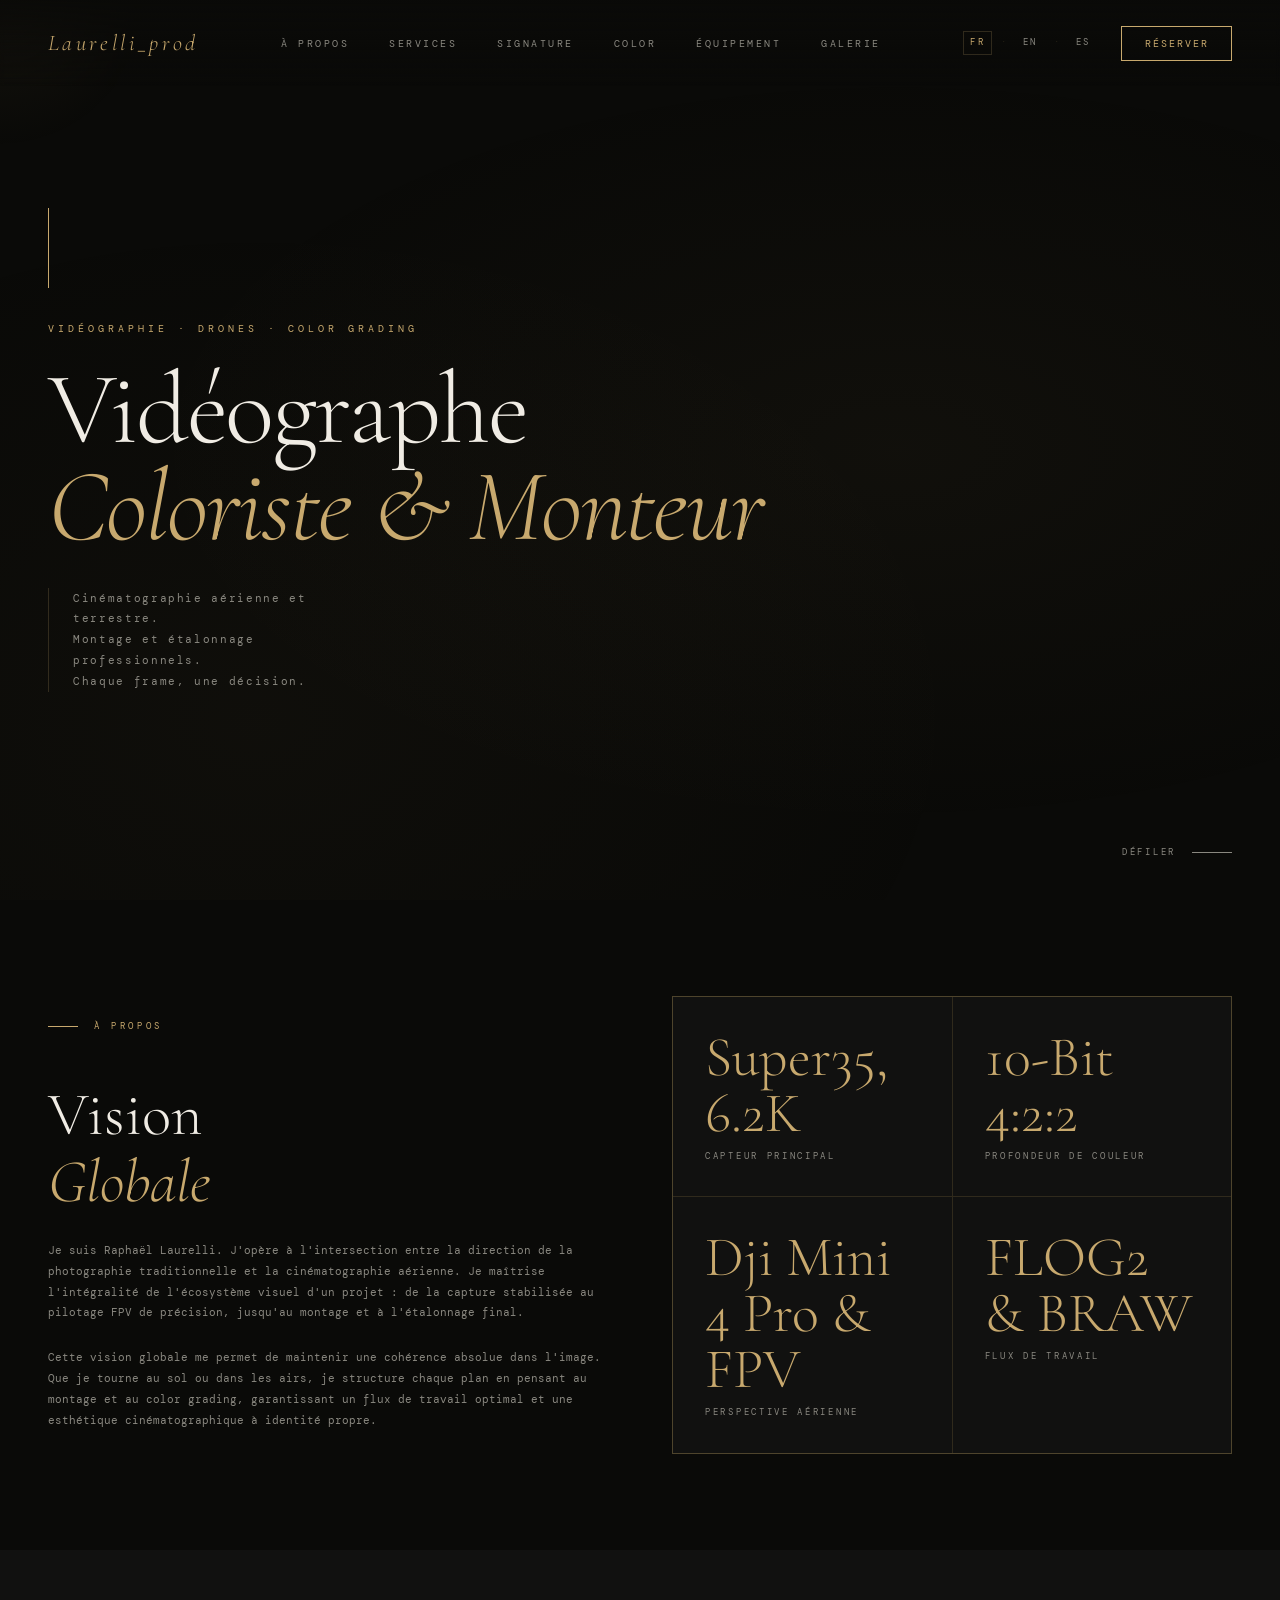
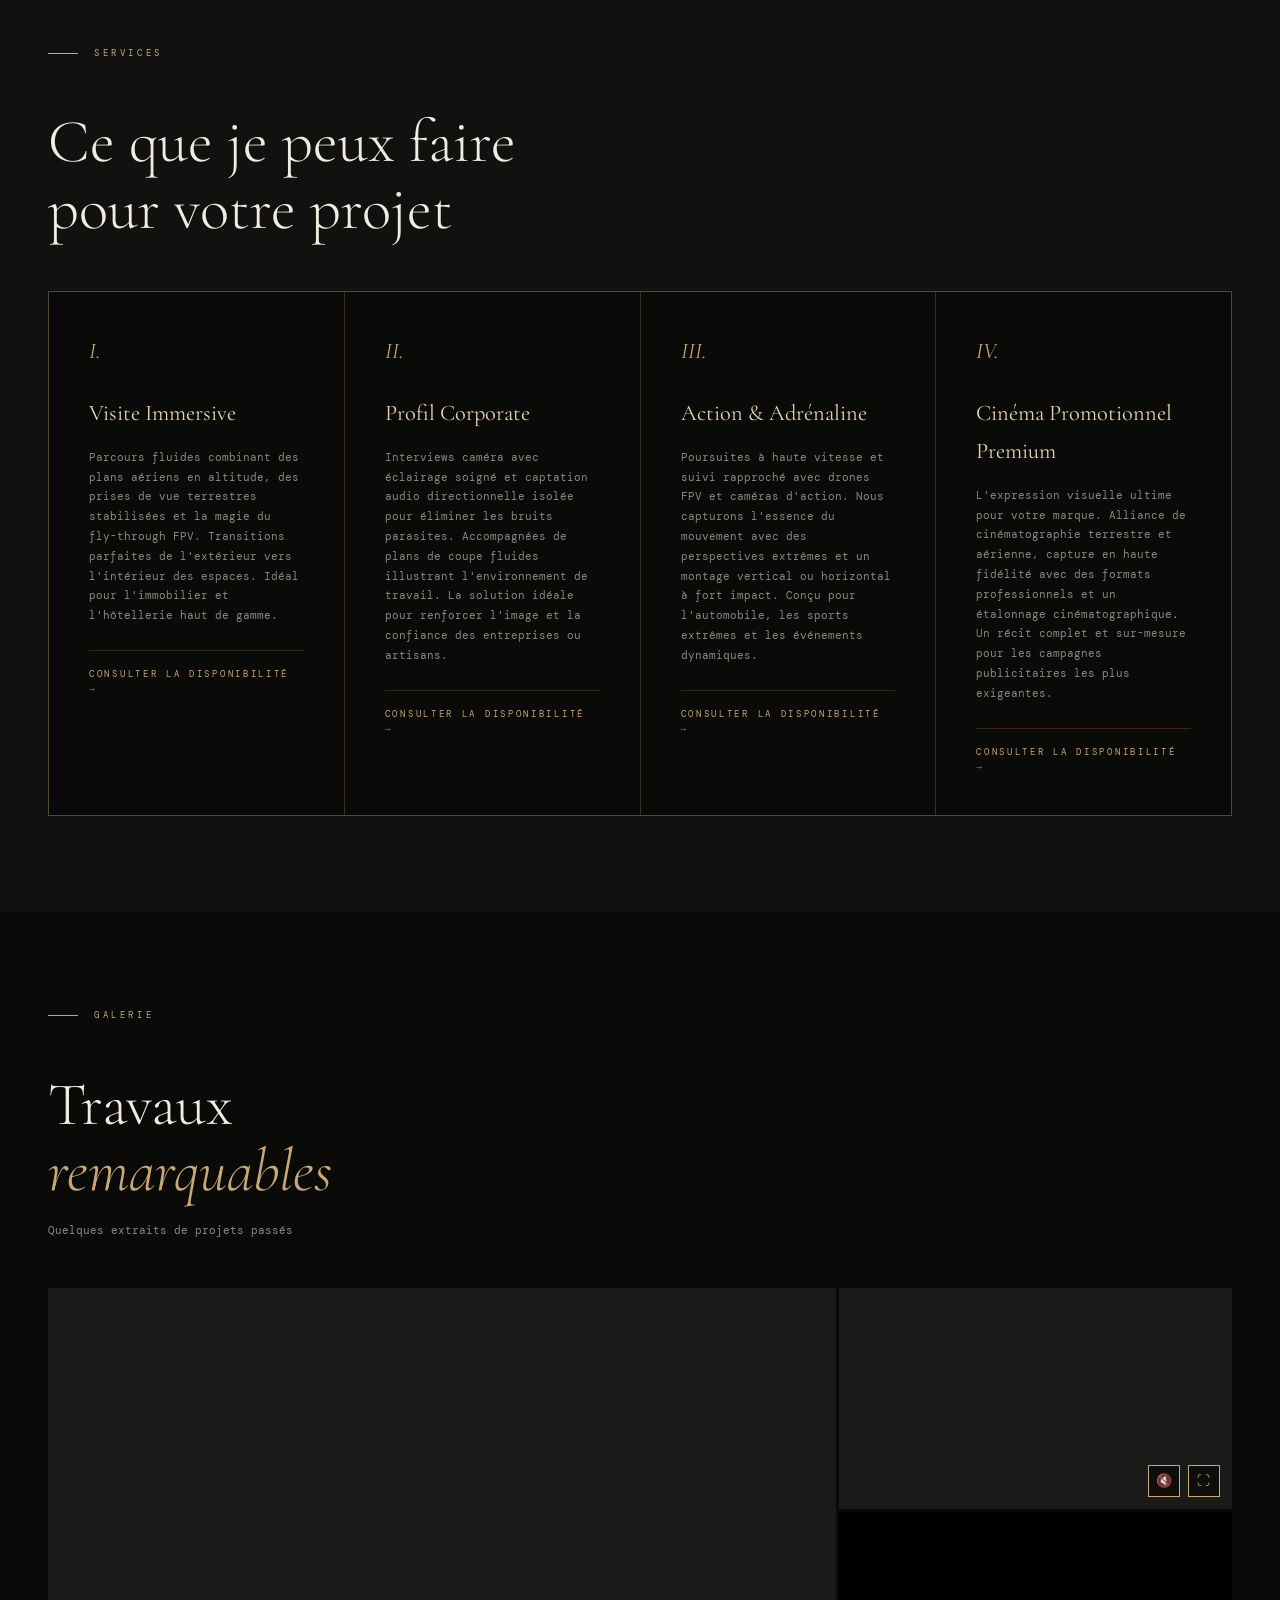
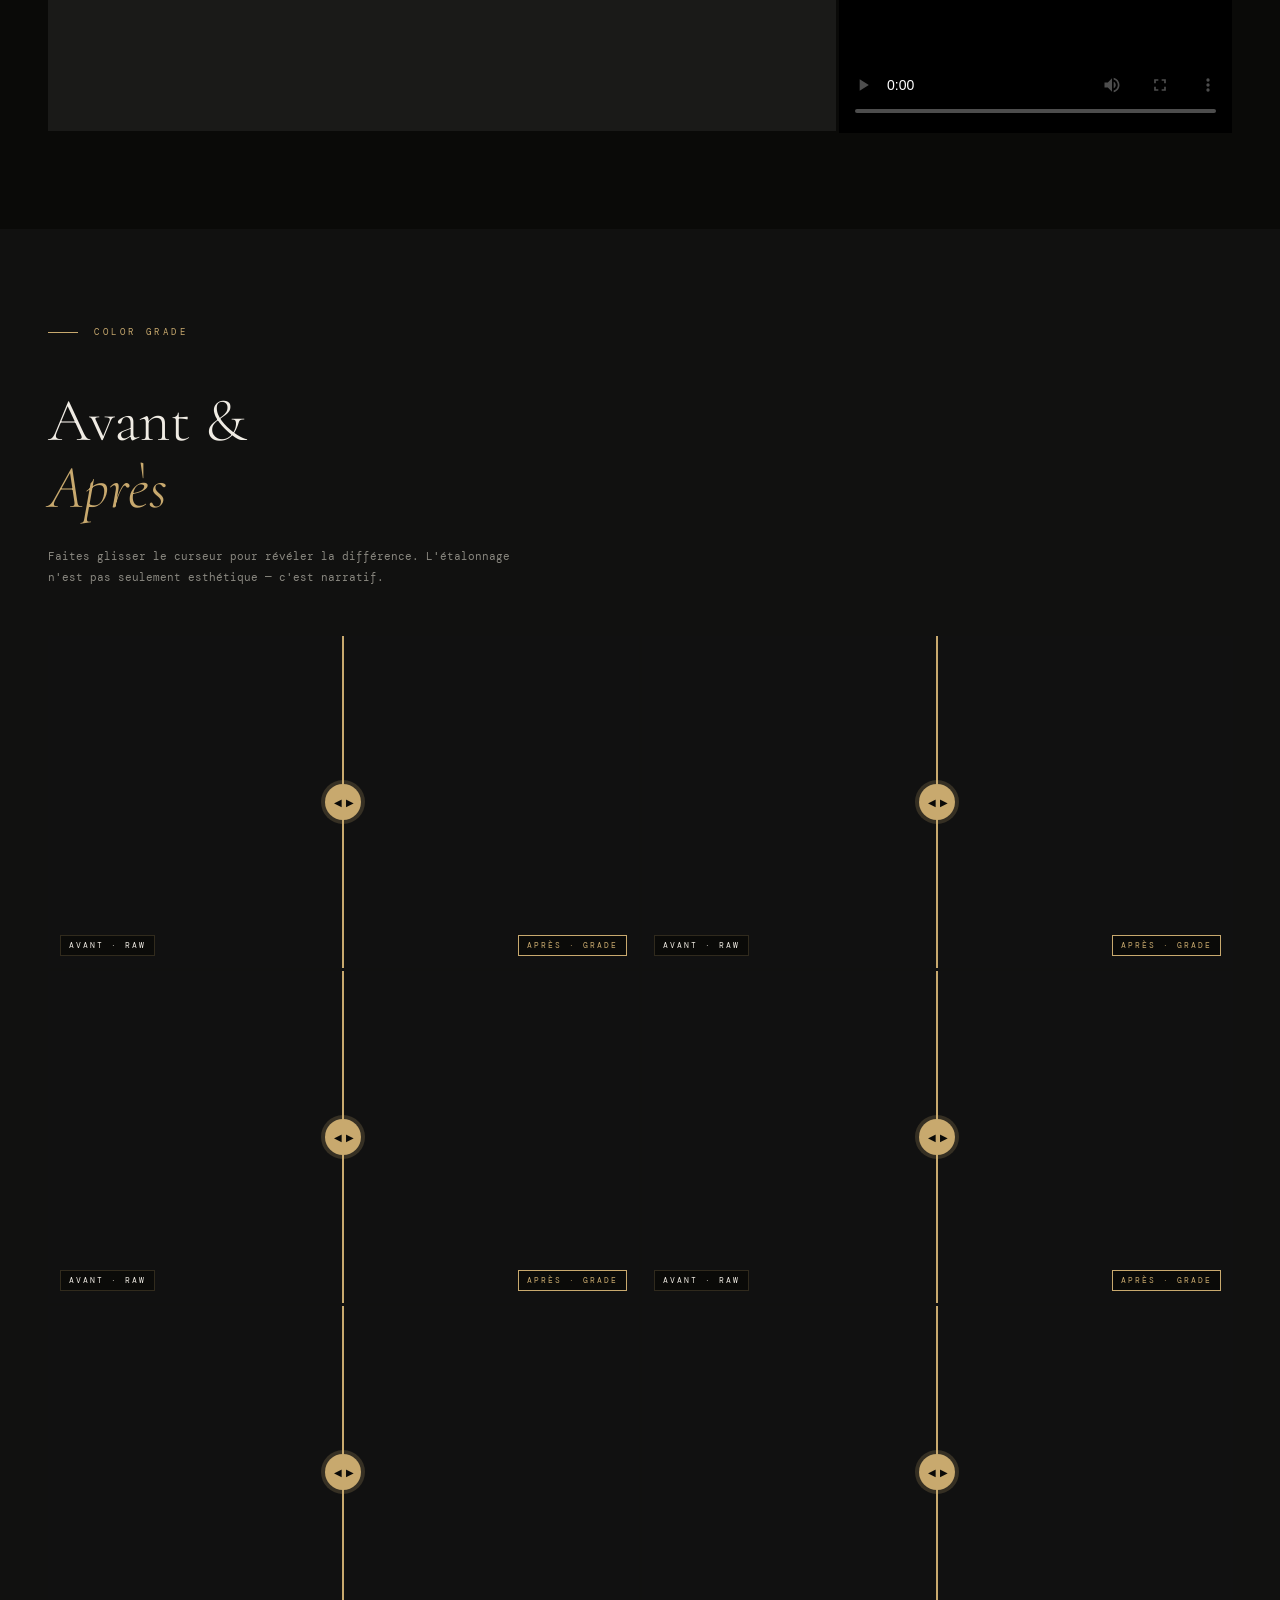
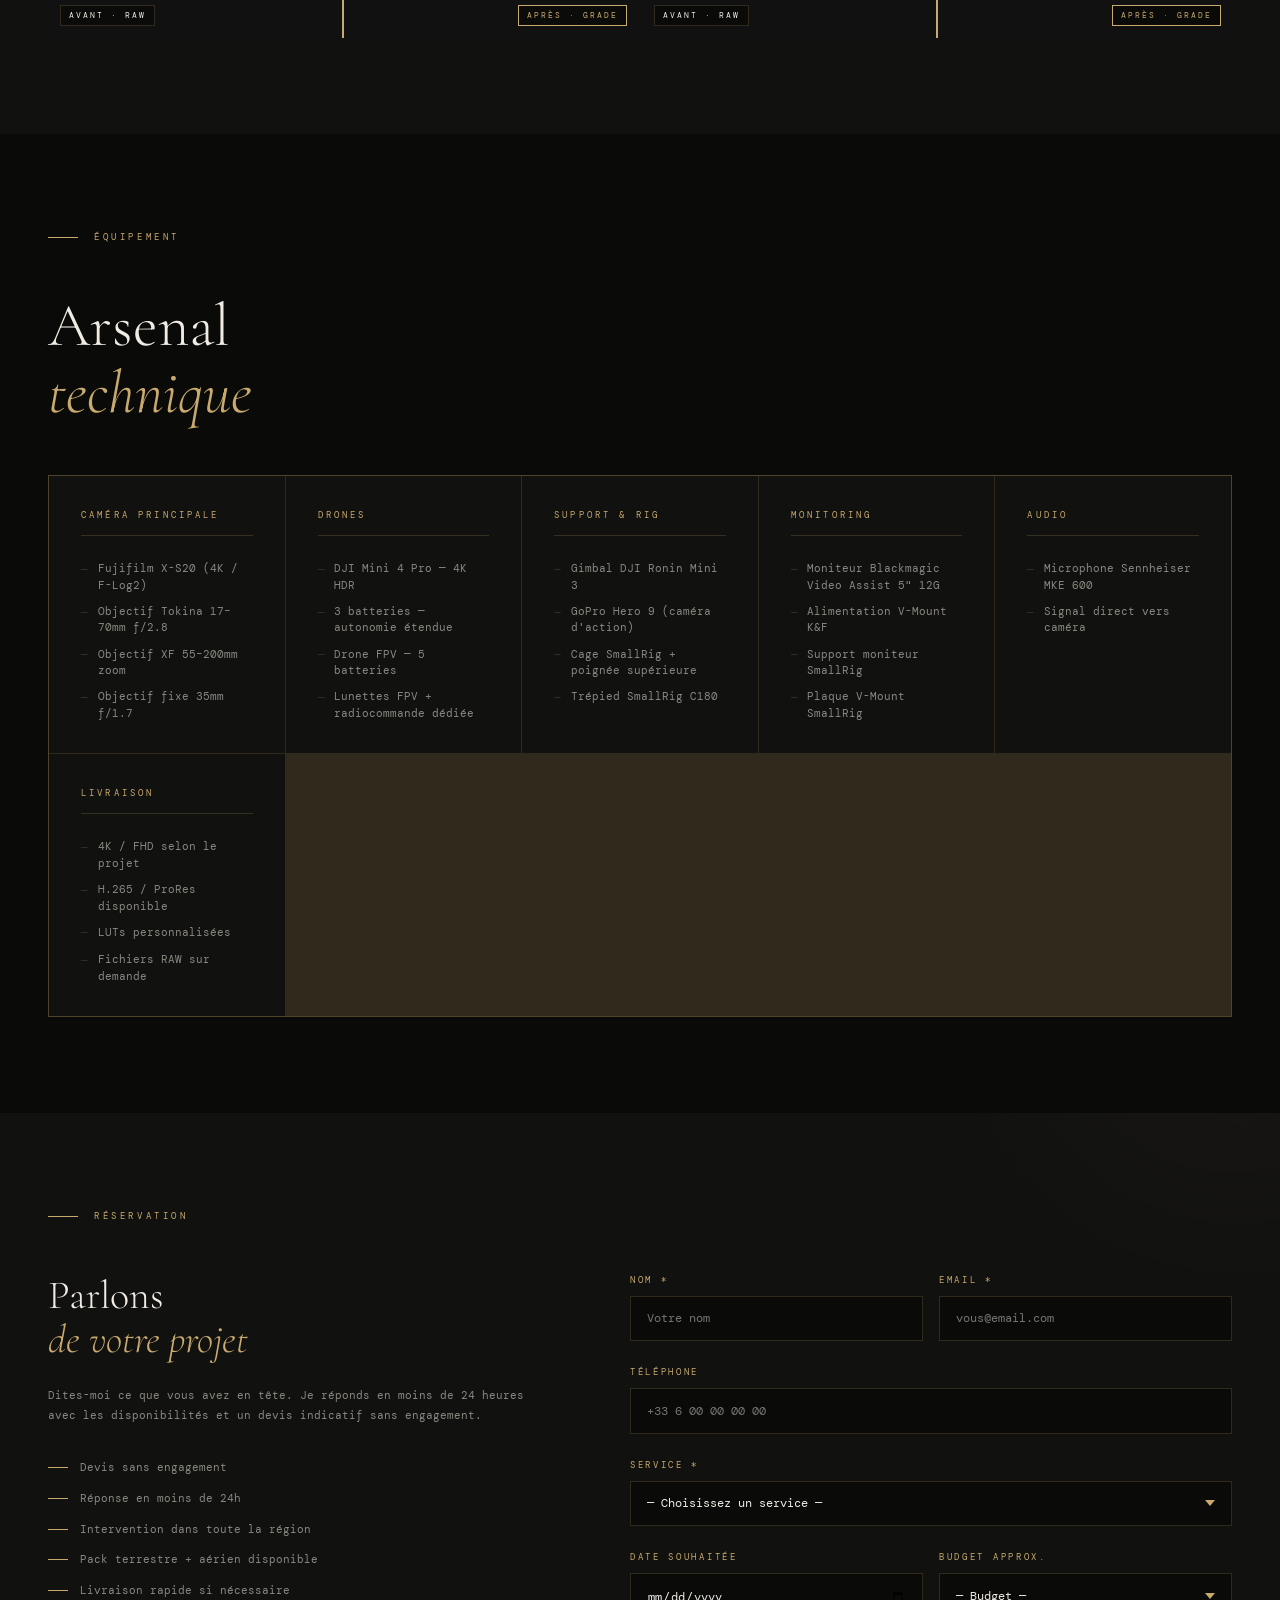
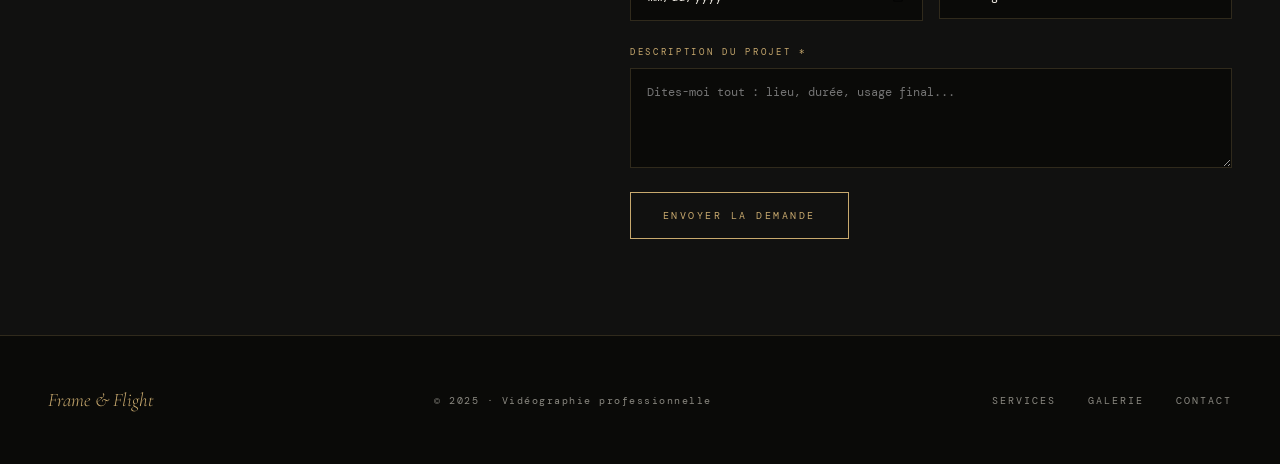
==== index.html @ 549ef489 "Update index.html" ====
<!DOCTYPE html>
<html lang="fr">
<head>
<meta charset="UTF-8">
<meta name="viewport" content="width=device-width, initial-scale=1.0">
<title>Portfolio — Laurelli_prod</title>
<link rel="preconnect" href="https://fonts.googleapis.com">
<link href="https://fonts.googleapis.com/css2?family=Cormorant+Garamond:ital,wght@0,300;0,400;0,600;1,300;1,400&family=DM+Mono:wght@300;400&display=swap" rel="stylesheet">
<link rel="stylesheet" href="style.css">
</head>
<body>

<div class="cursor-glow" id="cursorGlow"></div>

<!-- NAV -->
<nav>
  <div class="nav-logo">Laurelli_prod</div>
  <ul class="nav-links">
    <li><a href="#about">À propos</a></li>
    <li><a href="#services">Services</a></li>
    <li><a href="#gallery">Signature</a></li>
    <li><a href="#colorgrade">Color</a></li>
    <li><a href="#equipment">Équipement</a></li>
    <li><a href="galerie.html">Galerie</a></li>
  </ul>
  <div class="nav-right">
    <div class="lang-switcher">
      <a href="index.html" class="active">FR</a>
      <span>·</span>
      <a href="en.html">EN</a>
      <span>·</span>
      <a href="es.html">ES</a>
    </div>
    <a href="#booking" class="nav-cta">Réserver</a>
  </div>
</nav>

<!-- HERO -->
<section id="hero">
  <div class="hero-bg"></div>
  <div class="hero-line"></div>
  <div class="hero-eyebrow">Vidéographie · Drones · Color Grading</div>
  <h1 class="hero-title">
    Vidéographe<br>
    <em>Coloriste &amp; Monteur</em>
  </h1>
  <p class="hero-sub">
    Cinématographie aérienne et terrestre.<br>
    Montage et étalonnage professionnels.<br>
    Chaque frame, une décision.
  </p>
  <div class="hero-scroll">Défiler</div>
</section>

<!-- ABOUT -->
<section id="about">
  <div>
    <div class="section-label">À propos</div>
    <h2 class="section-title">Vision<br><em style="font-style:italic; color:var(--accent)">Globale</em></h2>
    <p style="color:var(--muted); font-size:11px; line-height:1.9; margin-bottom:1.5rem;">
      Je suis Raphaël Laurelli. J'opère à l'intersection entre la direction de la photographie traditionnelle et la cinématographie aérienne. Je maîtrise l'intégralité de l'écosystème visuel d'un projet : de la capture stabilisée au pilotage FPV de précision, jusqu'au montage et à l'étalonnage final.
    </p>
    <p style="color:var(--muted); font-size:11px; line-height:1.9;">
      Cette vision globale me permet de maintenir une cohérence absolue dans l'image. Que je tourne au sol ou dans les airs, je structure chaque plan en pensant au montage et au color grading, garantissant un flux de travail optimal et une esthétique cinématographique à identité propre.
    </p>
  </div>
  <div class="about-stats">
    <div class="stat">
      <span class="stat-num">Super35, 6.2K</span>
      <span class="stat-label">CAPTEUR PRINCIPAL</span>
    </div>
    <div class="stat">
      <span class="stat-num">10-Bit 4:2:2</span>
      <span class="stat-label">PROFONDEUR DE COULEUR</span>
    </div>
    <div class="stat">
      <span class="stat-num">Dji Mini 4 Pro &amp; FPV</span>
      <span class="stat-label">PERSPECTIVE AÉRIENNE</span>
    </div>
    <div class="stat">
      <span class="stat-num">FLOG2 &amp; BRAW</span>
      <span class="stat-label">FLUX DE TRAVAIL</span>
    </div>
  </div>
</section>

<!-- SERVICES -->
<section id="services">
  <div class="section-label">Services</div>
  <h2 class="section-title">Ce que je peux faire<br>pour votre projet</h2>

  <div class="services-grid">
    <div class="service-card">
      <span class="service-icon">I.</span>
      <div class="service-title">Visite Immersive</div>
      <p class="service-desc">Parcours fluides combinant des plans aériens en altitude, des prises de vue terrestres stabilisées et la magie du fly-through FPV. Transitions parfaites de l'extérieur vers l'intérieur des espaces. Idéal pour l'immobilier et l'hôtellerie haut de gamme.</p>
      <div class="service-price">Consulter la disponibilité →</div>
    </div>
    <div class="service-card">
      <span class="service-icon">II.</span>
      <div class="service-title">Profil Corporate</div>
      <p class="service-desc">Interviews caméra avec éclairage soigné et captation audio directionnelle isolée pour éliminer les bruits parasites. Accompagnées de plans de coupe fluides illustrant l'environnement de travail. La solution idéale pour renforcer l'image et la confiance des entreprises ou artisans.</p>
      <div class="service-price">Consulter la disponibilité →</div>
    </div>
    <div class="service-card">
      <span class="service-icon">III.</span>
      <div class="service-title">Action &amp; Adrénaline</div>
      <p class="service-desc">Poursuites à haute vitesse et suivi rapproché avec drones FPV et caméras d'action. Nous capturons l'essence du mouvement avec des perspectives extrêmes et un montage vertical ou horizontal à fort impact. Conçu pour l'automobile, les sports extrêmes et les événements dynamiques.</p>
      <div class="service-price">Consulter la disponibilité →</div>
    </div>
    <div class="service-card">
      <span class="service-icon">IV.</span>
      <div class="service-title">Cinéma Promotionnel Premium</div>
      <p class="service-desc">L'expression visuelle ultime pour votre marque. Alliance de cinématographie terrestre et aérienne, capture en haute fidélité avec des formats professionnels et un étalonnage cinématographique. Un récit complet et sur-mesure pour les campagnes publicitaires les plus exigeantes.</p>
      <div class="service-price">Consulter la disponibilité →</div>
    </div>
  </div>
</section>

<!-- GALLERY -->
<section id="gallery">
  <div class="section-label">Galerie</div>
  <h2 class="section-title">Travaux<br><em style="font-style:italic; color:var(--accent)">remarquables</em></h2>
  <p style="color:var(--muted); font-size:11px; margin-bottom:0; margin-top:-0.5rem;">Quelques extraits de projets passés</p>

  <div class="gallery-grid">
    <div class="gallery-item">
      <div class="gallery-placeholder" style="padding: 0; overflow: hidden;">
        <video autoplay loop muted playsinline preload="none" style="width: 100%; height: 100%; object-fit: cover; pointer-events: none;">
          <source src="Fato.mp4" type="video/mp4">
        </video>
      </div>
      <div class="gallery-overlay"><span class="gallery-label">Phare Favaritx</span></div>
    </div>
    <div class="gallery-item" style="position:relative;">
      <div class="gallery-placeholder" style="padding:0; overflow:hidden; position:relative;">
        <video id="vid1" loop muted autoplay playsinline preload="none"
          style="width:100%;height:100%;object-fit:cover;">
          <source src="https://pub-1edba0ea3a7d4b9d93a74c6401587957.r2.dev/Clip_plus_opti.mp4" type="video/mp4">
        </video>
        <div style="position:absolute;bottom:0.75rem;right:0.75rem;display:flex;gap:0.5rem;z-index:10;pointer-events:all;">
          <button onclick="toggleMute('vid1', this)"
            style="background:rgba(10,10,8,0.75);border:1px solid var(--accent);color:var(--accent);
                   width:32px;height:32px;cursor:pointer;font-size:13px;display:flex;
                   align-items:center;justify-content:center;transition:background 0.2s;"
            title="Son">🔇</button>
          <button onclick="goFullscreen('vid1')"
            style="background:rgba(10,10,8,0.75);border:1px solid var(--accent);color:var(--accent);
                   width:32px;height:32px;cursor:pointer;font-size:13px;display:flex;
                   align-items:center;justify-content:center;transition:background 0.2s;"
            title="Plein écran">⛶</button>
        </div>
      </div>
      <div class="gallery-overlay" style="pointer-events:none;"><span class="gallery-label">Clip Bless</span></div>
    </div>
    <div class="gallery-item">
      <div class="gallery-placeholder" style="padding: 0; overflow: hidden; position: relative; background: #000;">
        <video width="100%" height="100%" style="object-fit: cover;" controls preload="metadata" poster="lien-vers-ta-miniature.jpg">
          <source src="https://pub-1edba0ea3a7d4b9d93a74c6401587957.r2.dev/Clip_plus_opti.mp4" type="video/mp4">
          Votre navigateur ne supporte pas la vidéo.
        </video>
      </div>
      <div class="gallery-overlay"><span class="gallery-label">Promotion Andalousie</span></div>
    </div>
  </div>
</section>

<!-- COLOR GRADE -->
<section id="colorgrade">
  <div class="section-label">Color Grade</div>
  <h2 class="section-title">Avant &amp;<br><em style="font-style:italic;color:var(--accent)">Après</em></h2>
  <p style="color:var(--muted);font-size:11px;line-height:1.9;margin-bottom:0.5rem;max-width:500px;">
    Faites glisser le curseur pour révéler la différence. L'étalonnage n'est pas seulement esthétique — c'est narratif.
  </p>
  <p style="color:rgba(200,169,110,0.5);font-size:10px;letter-spacing:0.1em;margin-bottom:2.5rem;">
  </p>

  <div class="compare-grid">
    <!-- Slider 1 -->
    <div class="compare-slider reveal" id="cs1">
      <div class="layer layer-before" style="background:#111;">
        <video autoplay loop muted playsinline preload="none"
          style="position:absolute;inset:0;width:100%;height:100%;object-fit:cover;pointer-events:none;">
          <source src="https://pub-1edba0ea3a7d4b9d93a74c6401587957.r2.dev/Grade1.mp4" type="video/mp4">
        </video>
      </div>
      <div class="layer-after" id="cs1-after" style="background:#111;">
        <div class="layer-after-inner" style="background:#111;">
          <video autoplay loop muted playsinline preload="none"
            style="position:absolute;inset:0;width:100%;height:100%;object-fit:cover;pointer-events:none;">
            <source src="https://pub-1edba0ea3a7d4b9d93a74c6401587957.r2.dev/NonGrade1.mp4" type="video/mp4">
          </video>
        </div>
      </div>
      <div class="compare-divider" id="cs1-div" style="left:50%;">
        <div class="compare-handle"><div class="handle-arrows">◀ ▶</div></div>
      </div>
      <div class="compare-badge-wrap">
        <span class="compare-badge">Avant · RAW</span>
        <span class="compare-badge after">Après · Grade</span>
      </div>
    </div>

    <!-- Slider 2 -->
    <div class="compare-slider reveal" id="cs2">
      <div class="layer layer-before" style="background:#111;">
        <video autoplay loop muted playsinline preload="none"
          style="position:absolute;inset:0;width:100%;height:100%;object-fit:cover;pointer-events:none;">
          <source src="https://pub-1edba0ea3a7d4b9d93a74c6401587957.r2.dev/Grade2.mp4" type="video/mp4">
        </video>
      </div>
      <div class="layer-after" id="cs2-after" style="background:#111;">
        <div class="layer-after-inner" style="background:#111;">
          <video autoplay loop muted playsinline preload="none"
            style="position:absolute;inset:0;width:100%;height:100%;object-fit:cover;pointer-events:none;">
            <source src="https://pub-1edba0ea3a7d4b9d93a74c6401587957.r2.dev/NonGrade2.mp4" type="video/mp4">
          </video>
        </div>
      </div>
      <div class="compare-divider" id="cs2-div" style="left:50%;">
        <div class="compare-handle"><div class="handle-arrows">◀ ▶</div></div>
      </div>
      <div class="compare-badge-wrap">
        <span class="compare-badge">Avant · RAW</span>
        <span class="compare-badge after">Après · Grade</span>
      </div>
    </div>

    <!-- Slider 3 -->
       <div class="compare-slider reveal" id="cs3">
      <div class="layer layer-before" style="background:#111;">
        <video autoplay loop muted playsinline preload="none"
          style="position:absolute;inset:0;width:100%;height:100%;object-fit:cover;pointer-events:none;">
          <source src="https://pub-1edba0ea3a7d4b9d93a74c6401587957.r2.dev/Grade3.mp4" type="video/mp4">
        </video>
      </div>
      <div class="layer-after" id="cs3-after" style="background:#111;">
        <div class="layer-after-inner" style="background:#111;">
          <video autoplay loop muted playsinline preload="none"
            style="position:absolute;inset:0;width:100%;height:100%;object-fit:cover;pointer-events:none;">
            <source src="https://pub-1edba0ea3a7d4b9d93a74c6401587957.r2.dev/NonGrade3.mp4" type="video/mp4">
          </video>
        </div>
      </div>
      <div class="compare-divider" id="cs3-div" style="left:50%;">
        <div class="compare-handle"><div class="handle-arrows">◀ ▶</div></div>
      </div>
      <div class="compare-badge-wrap">
        <span class="compare-badge">Avant · RAW</span>
        <span class="compare-badge after">Après · Grade</span>
      </div>
    </div>
    
    <!-- Slider 4 -->
        <div class="compare-slider reveal" id="cs4">
      <div class="layer layer-before" style="background:#111;">
        <video autoplay loop muted playsinline preload="none"
          style="position:absolute;inset:0;width:100%;height:100%;object-fit:cover;pointer-events:none;">
          <source src="https://pub-1edba0ea3a7d4b9d93a74c6401587957.r2.dev/NonGrade4.mp4" type="video/mp4">
        </video>
      </div>
      <div class="layer-after" id="cs4-after" style="background:#111;">
        <div class="layer-after-inner" style="background:#111;">
          <video autoplay loop muted playsinline preload="none"
            style="position:absolute;inset:0;width:100%;height:100%;object-fit:cover;pointer-events:none;">
            <source src="https://pub-1edba0ea3a7d4b9d93a74c6401587957.r2.dev/Grade4.mp4" type="video/mp4">
          </video>
        </div>
      </div>
      <div class="compare-divider" id="cs4-div" style="left:50%;">
        <div class="compare-handle"><div class="handle-arrows">◀ ▶</div></div>
      </div>
      <div class="compare-badge-wrap">
        <span class="compare-badge">Avant · RAW</span>
        <span class="compare-badge after">Après · Grade</span>
      </div>
    </div>
     <!-- Slider 5 -->
        <div class="compare-slider reveal" id="cs5">
      <div class="layer layer-before" style="background:#111;">
        <video autoplay loop muted playsinline preload="none"
          style="position:absolute;inset:0;width:100%;height:100%;object-fit:cover;pointer-events:none;">
          <source src="https://pub-1edba0ea3a7d4b9d93a74c6401587957.r2.dev/Grade5.mp4" type="video/mp4">
        </video>
      </div>
      <div class="layer-after" id="cs5-after" style="background:#111;">
        <div class="layer-after-inner" style="background:#111;">
          <video autoplay loop muted playsinline preload="none"
            style="position:absolute;inset:0;width:100%;height:100%;object-fit:cover;pointer-events:none;">
            <source src="https://pub-1edba0ea3a7d4b9d93a74c6401587957.r2.dev/NonGrade5.mp4" type="video/mp4">
          </video>
        </div>
      </div>
      <div class="compare-divider" id="cs5-div" style="left:50%;">
        <div class="compare-handle"><div class="handle-arrows">◀ ▶</div></div>
      </div>
      <div class="compare-badge-wrap">
        <span class="compare-badge">Avant · RAW</span>
        <span class="compare-badge after">Après · Grade</span>
      </div>
    </div>
     <!-- Slider 6 -->
        <div class="compare-slider reveal" id="cs6">
      <div class="layer layer-before" style="background:#111;">
        <video autoplay loop muted playsinline preload="none"
          style="position:absolute;inset:0;width:100%;height:100%;object-fit:cover;pointer-events:none;">
          <source src="https://pub-1edba0ea3a7d4b9d93a74c6401587957.r2.dev/Grade6.mp4" type="video/mp4">
        </video>
      </div>
      <div class="layer-after" id="cs6-after" style="background:#111;">
        <div class="layer-after-inner" style="background:#111;">
          <video autoplay loop muted playsinline preload="none"
            style="position:absolute;inset:0;width:100%;height:100%;object-fit:cover;pointer-events:none;">
            <source src="https://pub-1edba0ea3a7d4b9d93a74c6401587957.r2.dev/NonGrade6.mp4" type="video/mp4">
          </video>
        </div>
      </div>
      <div class="compare-divider" id="cs6-div" style="left:50%;">
        <div class="compare-handle"><div class="handle-arrows">◀ ▶</div></div>
      </div>
      <div class="compare-badge-wrap">
        <span class="compare-badge">Avant · RAW</span>
        <span class="compare-badge after">Après · Grade</span>
      </div>
    </div>
</section>

<!-- EQUIPMENT -->
<section id="equipment">
  <div class="section-label">Équipement</div>
  <h2 class="section-title">Arsenal<br><em style="font-style:italic; color:var(--accent)">technique</em></h2>

  <div class="equipment-grid">
    <div class="equip-category">
      <div class="equip-cat-title">Caméra Principale</div>
      <ul class="equip-list">
        <li>Fujifilm X-S20 (4K / F-Log2)</li>
        <li>Objectif Tokina 17–70mm f/2.8</li>
        <li>Objectif XF 55–200mm zoom</li>
        <li>Objectif fixe 35mm f/1.7</li>
      </ul>
    </div>
    <div class="equip-category">
      <div class="equip-cat-title">Drones</div>
      <ul class="equip-list">
        <li>DJI Mini 4 Pro — 4K HDR</li>
        <li>3 batteries — autonomie étendue</li>
        <li>Drone FPV — 5 batteries</li>
        <li>Lunettes FPV + radiocommande dédiée</li>
      </ul>
    </div>
    <div class="equip-category">
      <div class="equip-cat-title">Support &amp; Rig</div>
      <ul class="equip-list">
        <li>Gimbal DJI Ronin Mini 3</li>
        <li>GoPro Hero 9 (caméra d'action)</li>
        <li>Cage SmallRig + poignée supérieure</li>
        <li>Trépied SmallRig C180</li>
      </ul>
    </div>
    <div class="equip-category">
      <div class="equip-cat-title">Monitoring</div>
      <ul class="equip-list">
        <li>Moniteur Blackmagic Video Assist 5" 12G</li>
        <li>Alimentation V-Mount K&amp;F</li>
        <li>Support moniteur SmallRig</li>
        <li>Plaque V-Mount SmallRig</li>
      </ul>
    </div>
    <div class="equip-category">
      <div class="equip-cat-title">Audio</div>
      <ul class="equip-list">
        <li>Microphone Sennheiser MKE 600</li>
        <li>Signal direct vers caméra</li>
      </ul>
    </div>
    <div class="equip-category">
      <div class="equip-cat-title">Livraison</div>
      <ul class="equip-list">
        <li>4K / FHD selon le projet</li>
        <li>H.265 / ProRes disponible</li>
        <li>LUTs personnalisées</li>
        <li>Fichiers RAW sur demande</li>
      </ul>
    </div>
  </div>
</section>

<!-- BOOKING -->
<section id="booking">
  <div class="section-label">Réservation</div>
  <div class="booking-layout">
    <div class="booking-info reveal">
      <h2 class="section-title" style="font-size:2.5rem;">Parlons<br><em style="font-style:italic;color:var(--accent)">de votre projet</em></h2>
      <p>Dites-moi ce que vous avez en tête. Je réponds en moins de 24 heures avec les disponibilités et un devis indicatif sans engagement.</p>
      <ul>
        <li>Devis sans engagement</li>
        <li>Réponse en moins de 24h</li>
        <li>Intervention dans toute la région</li>
        <li>Pack terrestre + aérien disponible</li>
        <li>Livraison rapide si nécessaire</li>
      </ul>
    </div>
    <div class="reveal">
      <form class="booking-form" id="bookingForm">
        <div class="form-row">
          <div class="form-group">
            <label for="f-name">Nom *</label>
            <input type="text" id="f-name" name="nom" placeholder="Votre nom" required>
          </div>
          <div class="form-group">
            <label for="f-email">Email *</label>
            <input type="email" id="f-email" name="email" placeholder="vous@email.com" required>
          </div>
        </div>
        <div class="form-group">
          <label for="f-phone">Téléphone</label>
          <input type="tel" id="f-phone" name="telephone" placeholder="+33 6 00 00 00 00">
        </div>
        <div class="form-group">
          <label for="f-service">Service *</label>
          <select id="f-service" name="service" required>
            <option value="">— Choisissez un service —</option>
            <option>Vidéographie Terrestre</option>
            <option>Cinématographie Aérienne (Mini 4 Pro)</option>
            <option>FPV Dynamique</option>
            <option>Montage &amp; Post-production</option>
            <option>Color Grading</option>
            <option>Pack Production Complète</option>
          </select>
        </div>
        <div class="form-row">
          <div class="form-group">
            <label for="f-date">Date souhaitée</label>
            <input type="date" id="f-date" name="date">
          </div>
          <div class="form-group">
            <label for="f-budget">Budget approx.</label>
            <select id="f-budget" name="budget">
              <option value="">— Budget —</option>
              <option>Moins de 500 €</option>
              <option>500 – 1 000 €</option>
              <option>1 000 – 2 500 €</option>
              <option>2 500 – 5 000 €</option>
              <option>Plus de 5 000 €</option>
            </select>
          </div>
        </div>
        <div class="form-group">
          <label for="f-msg">Description du projet *</label>
          <textarea id="f-msg" name="description" placeholder="Dites-moi tout : lieu, durée, usage final..." required></textarea>
        </div>
        <input type="text" name="_gotcha" style="display:none">
        <input type="hidden" name="_subject" value="Nouvelle demande de réservation — Laurelli_prod">
        <button type="submit" class="btn-submit" id="submitBtn"
          data-sending="Envoi en cours..."
          data-send="Envoyer la demande"><span>Envoyer la demande</span></button>
        <div class="form-status" id="formStatus"></div>
      </form>
    </div>
  </div>
</section>

<!-- FOOTER -->
<footer>
  <div class="foot-logo">Frame &amp; Flight</div>
  <p>© 2025 · Vidéographie professionnelle</p>
  <nav>
    <a href="#services">Services</a>
    <a href="#gallery">Galerie</a>
    <a href="#booking">Contact</a>
  </nav>
</footer>

<!-- MODAL SUCCESS -->
<div class="modal-overlay" id="modal">
  <div class="modal">
    <button class="modal-close" onclick="closeModal()">✕</button>
    <span class="modal-icon">✓</span>
    <h3>Demande envoyée</h3>
    <p>Merci pour votre message. J'ai bien reçu votre demande et vous répondrai avec mes disponibilités et un devis indicatif en moins de 24 heures.</p>
    <button class="btn-submit" onclick="closeModal()"><span>Fermer</span></button>
  </div>
</div>

<script src="script.js"></script>
</body>
</html>
---- style.css ----
/* ============================================================
   LAURELLI_PROD — Shared Stylesheet
   Utilisé par : index.html (FR) · en.html · es.html
   ============================================================ */

:root {
  --bg: #0a0a08;
  --surface: #111110;
  --surface2: #1a1a18;
  --accent: #c8a96e;
  --accent2: #e8d5b0;
  --text: #f0ece4;
  --muted: #8a8880;
  --border: rgba(200,169,110,0.2);
  --font-display: 'Cormorant Garamond', serif;
  --font-mono: 'DM Mono', monospace;
}

* { margin: 0; padding: 0; box-sizing: border-box; }
html { scroll-behavior: smooth; }

body {
  background: var(--bg);
  color: var(--text);
  font-family: var(--font-mono);
  font-size: 13px;
  line-height: 1.7;
  cursor: crosshair;
}

a { color: inherit; text-decoration: none; }

/* ── LANGUAGE SWITCHER ── */
.lang-switcher {
  display: flex;
  align-items: center;
  gap: 0.6rem;
}

.lang-switcher a {
  font-size: 9px;
  letter-spacing: 0.25em;
  text-transform: uppercase;
  color: var(--muted);
  padding: 3px 6px;
  border: 1px solid transparent;
  transition: all 0.25s;
}

.lang-switcher a:hover {
  color: var(--accent);
}

.lang-switcher a.active {
  color: var(--accent);
  border-color: var(--border);
}

.lang-switcher span {
  color: var(--border);
  font-size: 9px;
}

/* ── NAV ── */
nav {
  position: fixed;
  top: 0; left: 0; right: 0;
  z-index: 100;
  display: flex;
  justify-content: space-between;
  align-items: center;
  padding: 1.5rem 3rem;
  background: linear-gradient(to bottom, rgba(10,10,8,0.95), transparent);
  backdrop-filter: blur(2px);
}

.nav-logo {
  font-family: var(--font-display);
  font-size: 1.4rem;
  font-weight: 300;
  letter-spacing: 0.15em;
  color: var(--accent);
  font-style: italic;
}

.nav-links {
  display: flex;
  gap: 2.5rem;
  list-style: none;
}

.nav-links a {
  font-size: 10px;
  letter-spacing: 0.25em;
  text-transform: uppercase;
  color: var(--muted);
  transition: color 0.3s;
}

.nav-links a:hover { color: var(--accent); }

.nav-right {
  display: flex;
  align-items: center;
  gap: 1.5rem;
}

.nav-cta {
  font-size: 10px;
  letter-spacing: 0.2em;
  text-transform: uppercase;
  border: 1px solid var(--accent);
  color: var(--accent);
  padding: 0.5rem 1.4rem;
  transition: all 0.3s;
  cursor: pointer;
}

.nav-cta:hover {
  background: var(--accent);
  color: var(--bg);
}

/* ── HERO ── */
#hero {
  height: 100vh;
  display: flex;
  flex-direction: column;
  justify-content: center;
  align-items: flex-start;
  padding: 0 3rem;
  position: relative;
  overflow: hidden;
}

.hero-bg {
  position: absolute;
  inset: 0;
  background:
    radial-gradient(ellipse at 70% 50%, rgba(200,169,110,0.04) 0%, transparent 60%),
    radial-gradient(ellipse at 20% 80%, rgba(200,169,110,0.03) 0%, transparent 50%);
}

.hero-line {
  width: 1px;
  height: 80px;
  background: var(--accent);
  margin-bottom: 2rem;
  animation: growLine 1.5s ease forwards;
}

@keyframes growLine {
  from { height: 0; opacity: 0; }
  to { height: 80px; opacity: 1; }
}

.hero-eyebrow {
  font-size: 10px;
  letter-spacing: 0.4em;
  text-transform: uppercase;
  color: var(--accent);
  margin-bottom: 1.5rem;
  animation: fadeUp 1s ease 0.3s both;
}

.hero-title {
  font-family: var(--font-display);
  font-size: clamp(3.5rem, 8vw, 7rem);
  font-weight: 300;
  line-height: 0.95;
  letter-spacing: -0.02em;
  margin-bottom: 2rem;
  animation: fadeUp 1s ease 0.5s both;
}

.hero-title em {
  font-style: italic;
  color: var(--accent);
  display: block;
}

.hero-sub {
  color: var(--muted);
  font-size: 11px;
  letter-spacing: 0.15em;
  max-width: 340px;
  line-height: 1.9;
  animation: fadeUp 1s ease 0.7s both;
  border-left: 1px solid var(--border);
  padding-left: 1.5rem;
}

.hero-scroll {
  position: absolute;
  bottom: 2.5rem;
  right: 3rem;
  font-size: 9px;
  letter-spacing: 0.3em;
  text-transform: uppercase;
  color: var(--muted);
  display: flex;
  align-items: center;
  gap: 1rem;
  animation: fadeUp 1s ease 1s both;
}

.hero-scroll::after {
  content: '';
  display: block;
  width: 40px;
  height: 1px;
  background: var(--muted);
}

@keyframes fadeUp {
  from { opacity: 0; transform: translateY(20px); }
  to { opacity: 1; transform: translateY(0); }
}

/* ── SECTIONS ── */
section { padding: 6rem 3rem; }

.section-label {
  font-size: 9px;
  letter-spacing: 0.4em;
  text-transform: uppercase;
  color: var(--accent);
  margin-bottom: 3rem;
  display: flex;
  align-items: center;
  gap: 1rem;
}

.section-label::before {
  content: '';
  display: block;
  width: 30px;
  height: 1px;
  background: var(--accent);
}

.section-title {
  font-family: var(--font-display);
  font-size: clamp(2.2rem, 5vw, 3.8rem);
  font-weight: 300;
  line-height: 1.1;
  margin-bottom: 1.5rem;
}

/* ── ABOUT ── */
#about {
  display: grid;
  grid-template-columns: 1fr 1fr;
  gap: 4rem;
  align-items: center;
}

.about-stats {
  display: grid;
  grid-template-columns: 1fr 1fr;
  gap: 1px;
  background: var(--border);
  border: 1px solid var(--border);
}

.stat {
  background: var(--surface);
  padding: 2rem;
}

.stat-num {
  font-family: var(--font-display);
  font-size: 3.5rem;
  font-weight: 300;
  color: var(--accent);
  line-height: 1;
  display: block;
}

.stat-label {
  font-size: 9px;
  letter-spacing: 0.3em;
  text-transform: uppercase;
  color: var(--muted);
  margin-top: 0.5rem;
  display: block;
}

/* ── SERVICES ── */
#services { background: var(--surface); }

.services-grid {
  display: grid;
  grid-template-columns: repeat(auto-fit, minmax(240px, 1fr));
  gap: 1px;
  background: var(--border);
  border: 1px solid var(--border);
  margin-top: 3rem;
}

.service-card {
  background: var(--bg);
  padding: 2.5rem;
  transition: background 0.3s;
  cursor: default;
}

.service-card:hover { background: var(--surface2); }

.service-icon {
  font-size: 1.4rem;
  margin-bottom: 1.5rem;
  display: block;
  font-family: var(--font-display);
  color: var(--accent);
  font-style: italic;
}

.service-title {
  font-family: var(--font-display);
  font-size: 1.4rem;
  font-weight: 400;
  margin-bottom: 1rem;
  color: var(--accent2);
}

.service-desc {
  color: var(--muted);
  font-size: 11px;
  line-height: 1.8;
  margin-bottom: 1.5rem;
}

.service-price {
  font-size: 9px;
  letter-spacing: 0.3em;
  text-transform: uppercase;
  color: var(--accent);
  border-top: 1px solid var(--border);
  padding-top: 1rem;
}

/* ── GALLERY ── */
#gallery .gallery-grid {
  display: grid;
  grid-template-columns: repeat(3, 1fr);
  gap: 3px;
  margin-top: 3rem;
}

.gallery-item {
  aspect-ratio: 16/9;
  background: var(--surface2);
  position: relative;
  overflow: hidden;
  cursor: pointer;
}

.gallery-item:first-child {
  grid-column: span 2;
  grid-row: span 2;
}

.gallery-placeholder {
  width: 100%;
  height: 100%;
  display: flex;
  flex-direction: column;
  align-items: center;
  justify-content: center;
  gap: 0.75rem;
  background: var(--surface2);
  transition: transform 0.5s ease;
}

.gallery-item:hover .gallery-placeholder { transform: scale(1.03); }

.gallery-placeholder video {
  width: 100%;
  height: 100%;
  object-fit: cover;
  position: absolute;
  inset: 0;
}

.gallery-overlay {
  position: absolute;
  inset: 0;
  background: linear-gradient(to top, rgba(10,10,8,0.8) 0%, transparent 50%);
  display: flex;
  align-items: flex-end;
  padding: 1.5rem;
  opacity: 0;
  transition: opacity 0.3s;
}

.gallery-item:hover .gallery-overlay { opacity: 1; }

.gallery-label {
  font-size: 9px;
  letter-spacing: 0.25em;
  text-transform: uppercase;
  color: var(--accent);
}

.gallery-empty {
  color: var(--muted);
  font-size: 10px;
  letter-spacing: 0.2em;
  text-transform: uppercase;
  text-align: center;
}

.gallery-empty-icon {
  font-family: var(--font-display);
  font-size: 2.5rem;
  color: var(--border);
  display: block;
  margin-bottom: 0.5rem;
  font-style: italic;
}

/* ── COLOR GRADE ── */
#colorgrade { background: var(--surface); }

.compare-grid {
  display: grid;
  grid-template-columns: 1fr 1fr;
  gap: 3px;
  margin-top: 3rem;
}

.compare-slider {
  position: relative;
  aspect-ratio: 16/9;
  overflow: hidden;
  cursor: col-resize;
  user-select: none;
  background: var(--surface2);
  container-type: inline-size;
}

.compare-slider .layer {
  position: absolute;
  inset: 0;
  display: flex;
  align-items: center;
  justify-content: center;
}

.layer-after {
  position: absolute;
  inset: 0;
  overflow: hidden;
  width: 50%;
}

.layer-after-inner {
  position: absolute;
  inset: 0;
  width: 100cqw;
  display: flex;
  align-items: center;
  justify-content: center;
}

.compare-divider {
  position: absolute;
  top: 0; bottom: 0;
  width: 2px;
  background: var(--accent);
  z-index: 10;
  cursor: col-resize;
  transform: translateX(-50%);
}

.compare-handle {
  position: absolute;
  top: 50%; left: 50%;
  transform: translate(-50%, -50%);
  width: 36px; height: 36px;
  border-radius: 50%;
  background: var(--accent);
  display: flex;
  align-items: center;
  justify-content: center;
  box-shadow: 0 0 0 4px rgba(200,169,110,0.2);
}

.handle-arrows {
  color: var(--bg);
  font-size: 10px;
  font-family: var(--font-mono);
  letter-spacing: -1px;
  white-space: nowrap;
}

.compare-badge-wrap {
  position: absolute;
  bottom: 0.75rem;
  left: 0; right: 0;
  display: flex;
  justify-content: space-between;
  padding: 0 0.75rem;
  pointer-events: none;
  z-index: 5;
}

.compare-badge {
  font-size: 8px;
  letter-spacing: 0.25em;
  text-transform: uppercase;
  padding: 3px 8px;
  background: rgba(10,10,8,0.85);
  border: 1px solid var(--border);
}

.compare-badge.after { border-color: var(--accent); color: var(--accent); }

.frame-icon {
  font-family: var(--font-display);
  font-size: 1.8rem;
  font-style: italic;
  color: var(--surface);
}

/* ── EQUIPMENT ── */
#equipment { background: var(--bg); }

.equipment-grid {
  display: grid;
  grid-template-columns: repeat(auto-fit, minmax(200px, 1fr));
  gap: 1px;
  background: var(--border);
  border: 1px solid var(--border);
  margin-top: 3rem;
}

.equip-category {
  background: var(--surface);
  padding: 2rem;
}

.equip-cat-title {
  font-size: 9px;
  letter-spacing: 0.35em;
  text-transform: uppercase;
  color: var(--accent);
  margin-bottom: 1.5rem;
  padding-bottom: 0.75rem;
  border-bottom: 1px solid var(--border);
}

.equip-list {
  list-style: none;
  display: flex;
  flex-direction: column;
  gap: 0.6rem;
}

.equip-list li {
  font-size: 11px;
  color: var(--muted);
  display: flex;
  align-items: flex-start;
  gap: 0.6rem;
  line-height: 1.5;
}

.equip-list li::before {
  content: '—';
  color: var(--border);
  flex-shrink: 0;
  margin-top: 0.1rem;
}

/* ── BOOKING ── */
#booking {
  background: var(--surface);
  position: relative;
  overflow: hidden;
}

#booking::before {
  content: '';
  position: absolute;
  top: -50%;
  right: -20%;
  width: 600px;
  height: 600px;
  border-radius: 50%;
  background: radial-gradient(circle, rgba(200,169,110,0.04) 0%, transparent 70%);
  pointer-events: none;
}

.booking-layout {
  display: grid;
  grid-template-columns: 1fr 1.2fr;
  gap: 5rem;
  align-items: start;
}

.booking-info p {
  color: var(--muted);
  font-size: 11px;
  line-height: 1.9;
  margin-bottom: 2rem;
}

.booking-info ul {
  list-style: none;
  display: flex;
  flex-direction: column;
  gap: 0.75rem;
}

.booking-info li {
  font-size: 11px;
  color: var(--muted);
  display: flex;
  align-items: center;
  gap: 0.75rem;
}

.booking-info li::before {
  content: '';
  width: 20px;
  height: 1px;
  background: var(--accent);
  flex-shrink: 0;
}

.booking-form {
  display: flex;
  flex-direction: column;
  gap: 1.5rem;
}

.form-group {
  display: flex;
  flex-direction: column;
  gap: 0.5rem;
}

.form-group label {
  font-size: 9px;
  letter-spacing: 0.3em;
  text-transform: uppercase;
  color: var(--accent);
}

.form-group input,
.form-group select,
.form-group textarea {
  background: var(--bg);
  border: 1px solid var(--border);
  color: var(--text);
  padding: 0.85rem 1rem;
  font-family: var(--font-mono);
  font-size: 12px;
  outline: none;
  transition: border-color 0.3s;
  appearance: none;
  -webkit-appearance: none;
}

.form-group select {
  background-image: url("data:image/svg+xml,%3Csvg xmlns='http://www.w3.org/2000/svg' width='10' height='6' viewBox='0 0 10 6'%3E%3Cpath d='M0 0l5 6 5-6z' fill='%23c8a96e'/%3E%3C/svg%3E");
  background-repeat: no-repeat;
  background-position: right 1rem center;
  padding-right: 2.5rem;
}

.form-group select option {
  background: var(--bg);
  color: var(--text);
}

.form-group input:focus,
.form-group select:focus,
.form-group textarea:focus {
  border-color: var(--accent);
}

.form-group textarea {
  resize: vertical;
  min-height: 100px;
  line-height: 1.7;
}

.form-row {
  display: grid;
  grid-template-columns: 1fr 1fr;
  gap: 1rem;
}

.btn-submit {
  background: transparent;
  border: 1px solid var(--accent);
  color: var(--accent);
  padding: 1rem 2rem;
  font-family: var(--font-mono);
  font-size: 10px;
  letter-spacing: 0.25em;
  text-transform: uppercase;
  cursor: pointer;
  transition: all 0.3s;
  align-self: flex-start;
}

.btn-submit:hover {
  background: var(--accent);
  color: var(--bg);
}

/* ── FOOTER ── */
footer {
  padding: 3rem;
  border-top: 1px solid var(--border);
  display: flex;
  justify-content: space-between;
  align-items: center;
}

footer .foot-logo {
  font-family: var(--font-display);
  font-size: 1.2rem;
  font-weight: 300;
  font-style: italic;
  color: var(--accent);
}

footer p {
  font-size: 10px;
  color: var(--muted);
  letter-spacing: 0.15em;
}

footer nav {
  position: static;
  padding: 0;
  background: transparent;
  backdrop-filter: none;
  gap: 2rem;
}

footer nav a {
  font-size: 10px;
  letter-spacing: 0.2em;
  text-transform: uppercase;
  color: var(--muted);
  transition: color 0.3s;
}

footer nav a:hover { color: var(--accent); }

/* ── MODAL ── */
.modal-overlay {
  display: none;
  position: fixed;
  inset: 0;
  background: rgba(10,10,8,0.92);
  z-index: 200;
  align-items: center;
  justify-content: center;
  backdrop-filter: blur(4px);
}

.modal-overlay.open { display: flex; }

.modal {
  background: var(--surface);
  border: 1px solid var(--border);
  max-width: 480px;
  width: 90%;
  padding: 3rem;
  position: relative;
  animation: fadeUp 0.3s ease;
}

.modal h3 {
  font-family: var(--font-display);
  font-size: 1.8rem;
  font-weight: 300;
  color: var(--accent2);
  margin-bottom: 0.75rem;
}

.modal p {
  color: var(--muted);
  font-size: 11px;
  line-height: 1.8;
  margin-bottom: 2rem;
}

.modal-close {
  position: absolute;
  top: 1.5rem;
  right: 1.5rem;
  background: none;
  border: none;
  color: var(--muted);
  font-size: 1.2rem;
  cursor: pointer;
  font-family: var(--font-mono);
  transition: color 0.3s;
}

.modal-close:hover { color: var(--accent); }

.success-msg {
  display: none;
  align-items: center;
  gap: 1rem;
  padding: 1rem 1.25rem;
  border: 1px solid var(--accent);
  font-size: 11px;
  color: var(--accent);
  letter-spacing: 0.1em;
  margin-top: 1rem;
}

.success-msg.show { display: flex; }

.form-status {
  display: none;
  align-items: center;
  gap: 0.75rem;
  padding: 0.85rem 1rem;
  font-size: 11px;
  letter-spacing: 0.05em;
  margin-top: 0.5rem;
}

.form-status.error {
  border: 1px solid rgba(200,80,80,0.4);
  color: #e08080;
}

.modal-icon {
  display: block;
  font-size: 2rem;
  color: var(--accent);
  margin-bottom: 1rem;
}

/* ── REVEAL ANIMATION ── */
.reveal {
  opacity: 0;
  transform: translateY(24px);
  transition: opacity 0.7s ease, transform 0.7s ease;
}

.reveal.visible {
  opacity: 1;
  transform: translateY(0);
}

/* ── CURSOR GLOW ── */
.cursor-glow {
  position: fixed;
  width: 300px;
  height: 300px;
  background: radial-gradient(circle, rgba(200,169,110,0.06) 0%, transparent 70%);
  border-radius: 50%;
  pointer-events: none;
  transform: translate(-50%, -50%);
  z-index: 0;
  transition: opacity 0.3s;
}

/* ── NOTE REPLACE ── */
.note-replace {
  position: absolute;
  bottom: 0.5rem;
  left: 50%;
  transform: translateX(-50%);
  font-size: 8px;
  letter-spacing: 0.2em;
  text-transform: uppercase;
  color: var(--muted);
  pointer-events: none;
  z-index: 5;
}

/* ── RESPONSIVE ── */
@media (max-width: 900px) {
  nav { padding: 1.25rem 1.5rem; }
  .nav-links { display: none; }
  section { padding: 4rem 1.5rem; }
  #about { grid-template-columns: 1fr; }
  .gallery-grid { grid-template-columns: 1fr 1fr !important; }
  .gallery-item:first-child { grid-column: span 2; grid-row: span 1; }
  .compare-grid { grid-template-columns: 1fr; }
  .booking-layout { grid-template-columns: 1fr; gap: 3rem; }
  .form-row { grid-template-columns: 1fr; }
  footer { flex-direction: column; gap: 1.5rem; text-align: center; }
  .lang-switcher { gap: 0.4rem; }
}
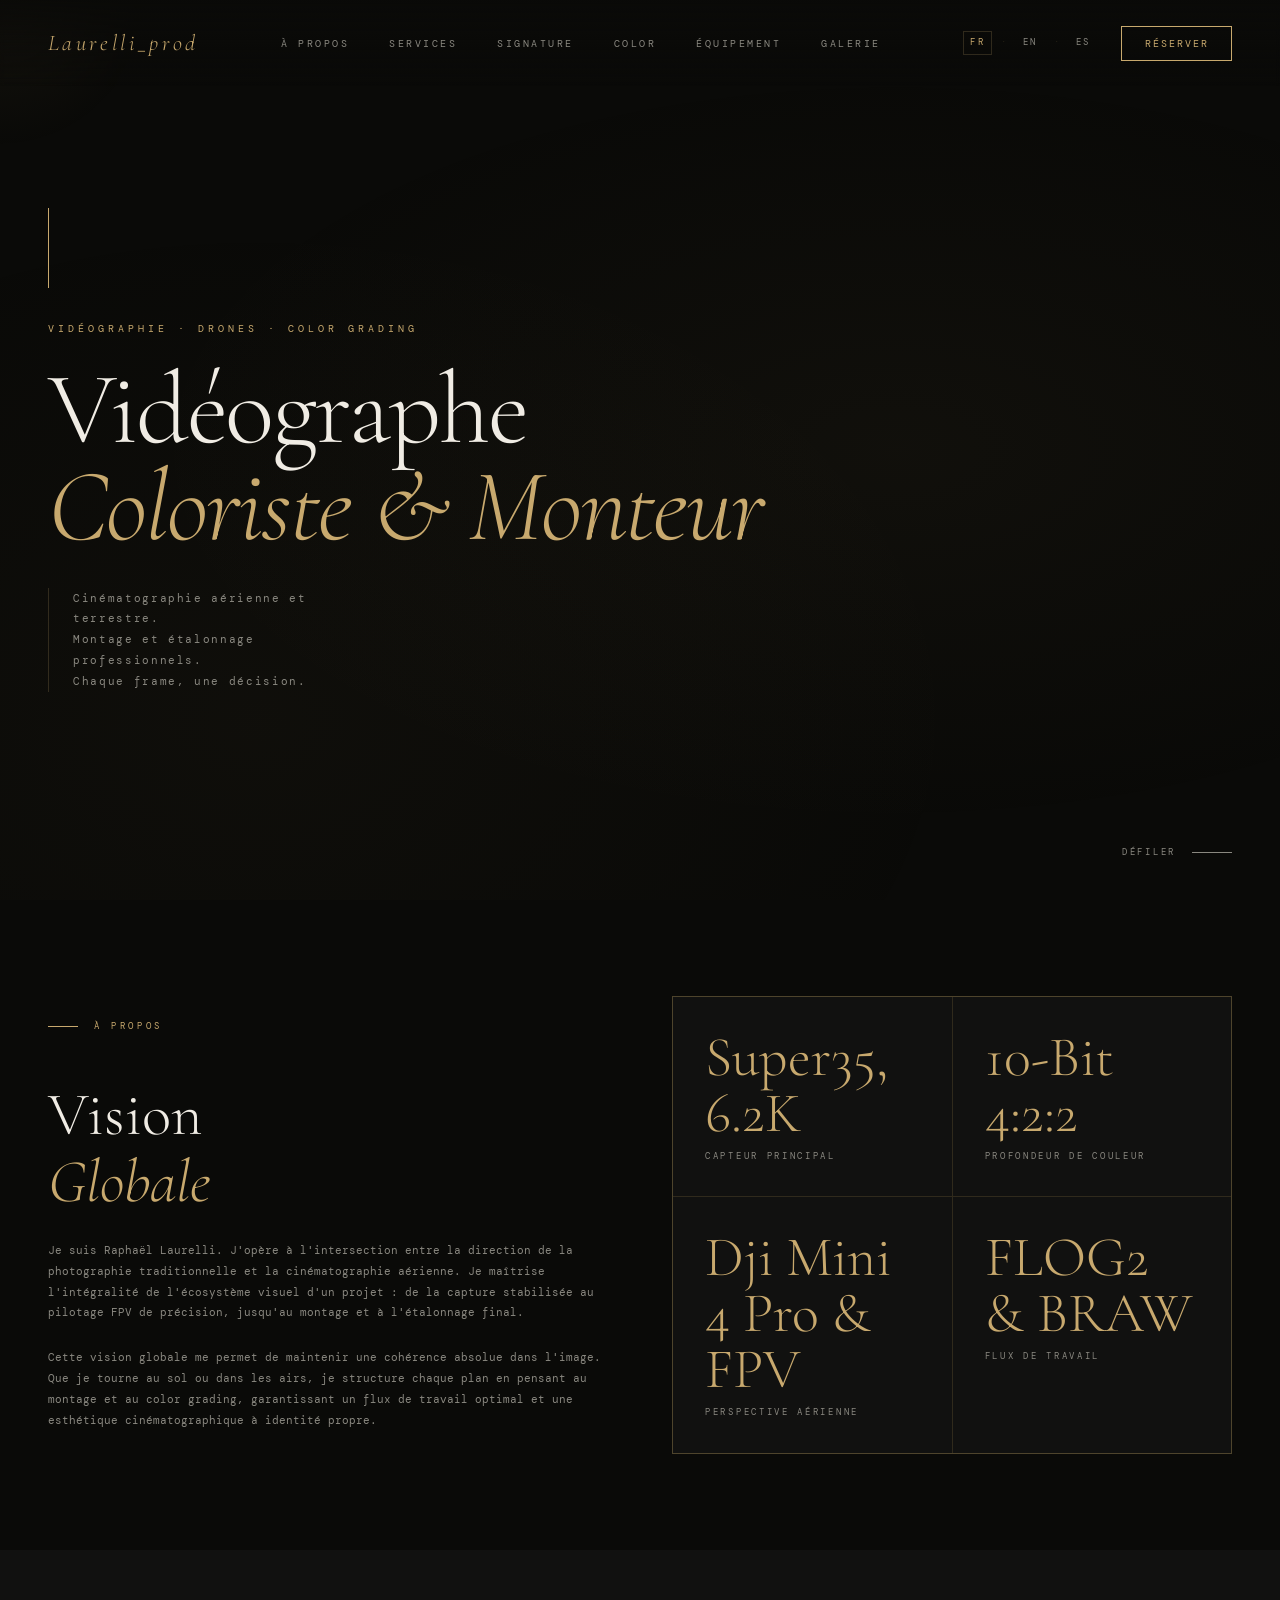
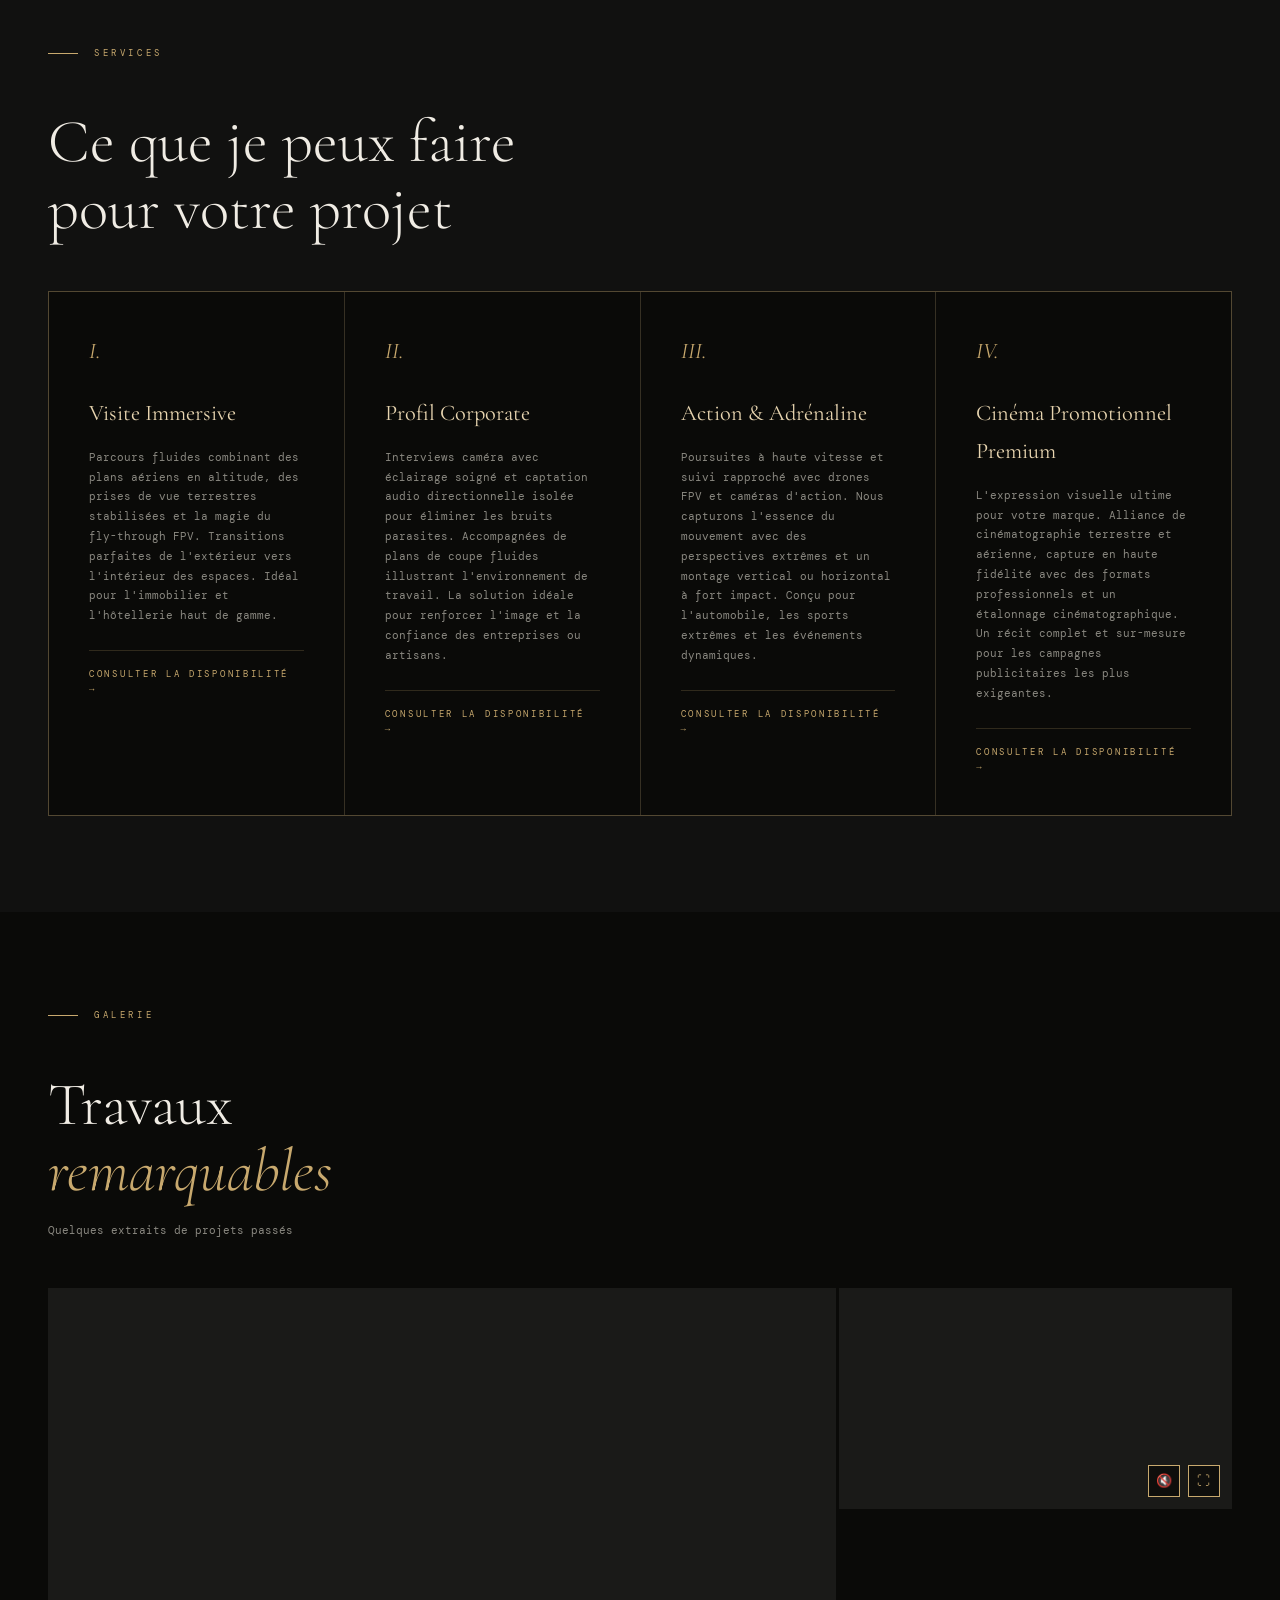
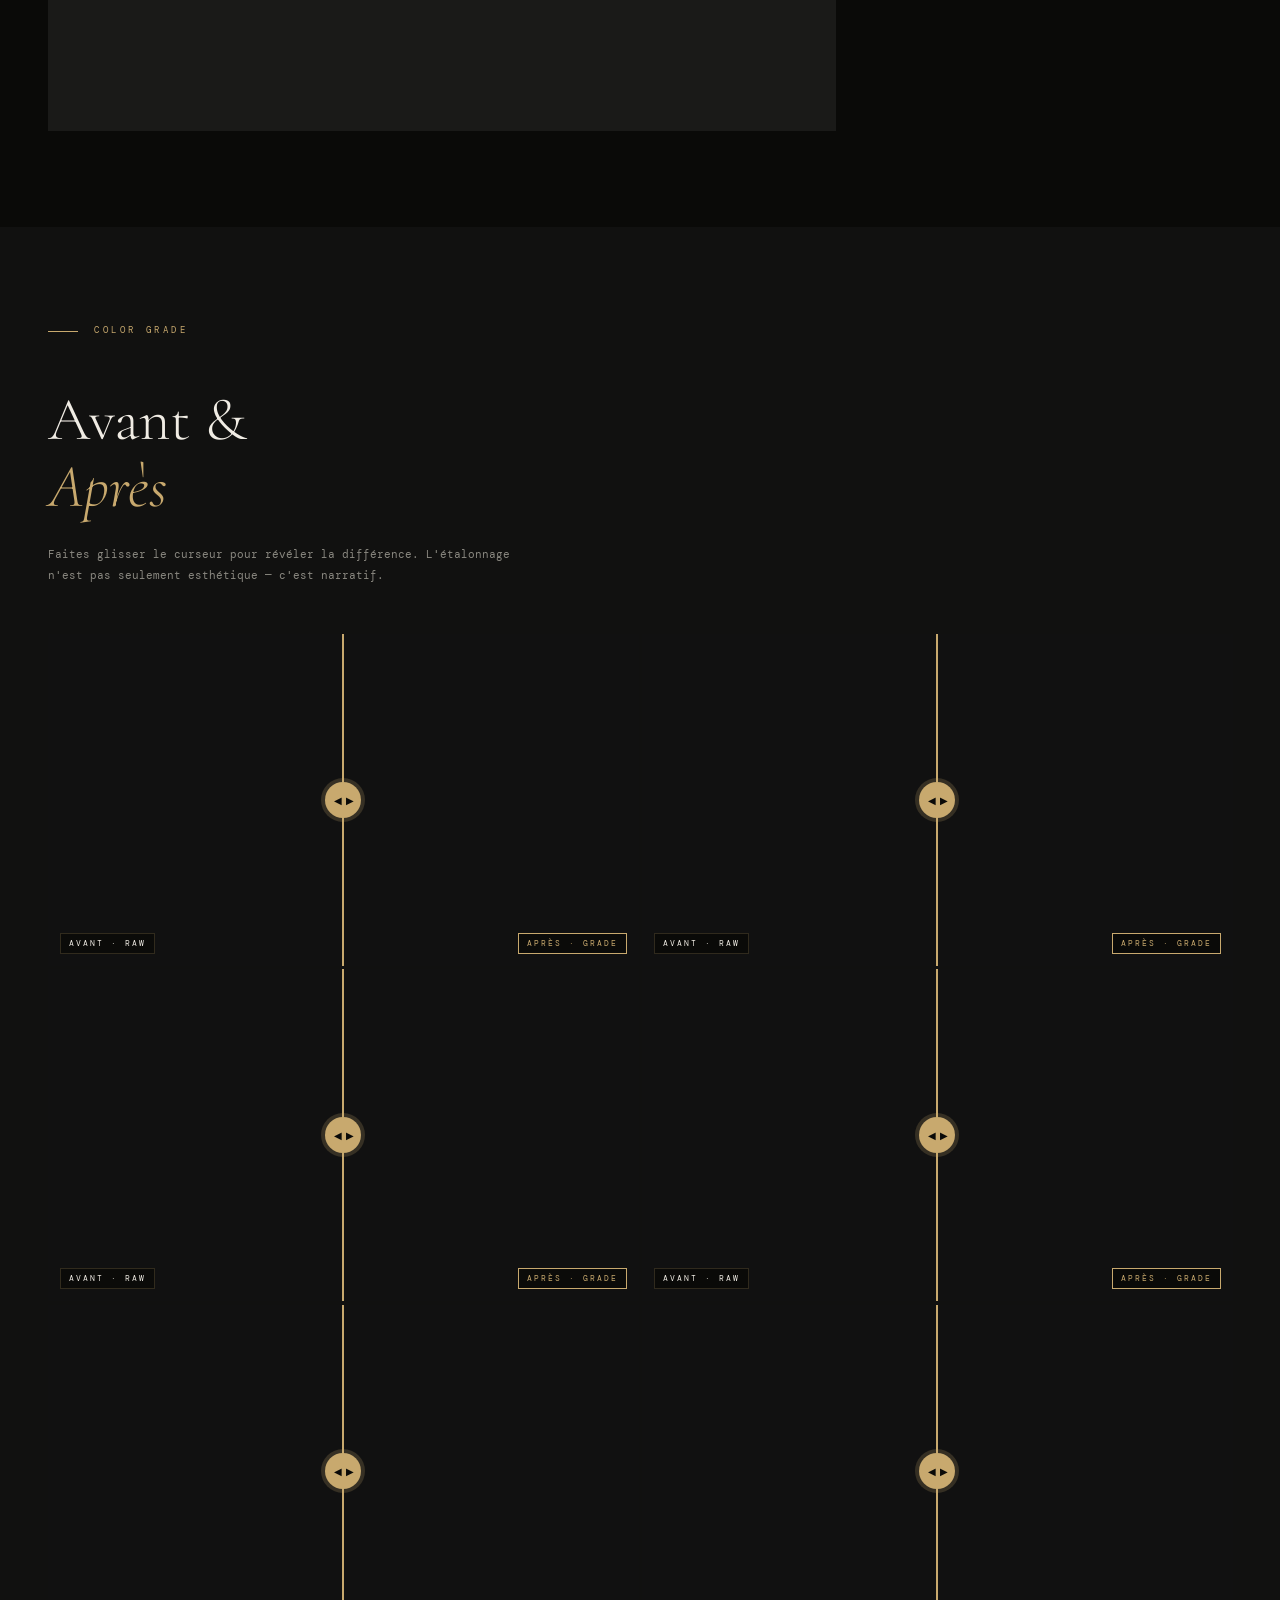
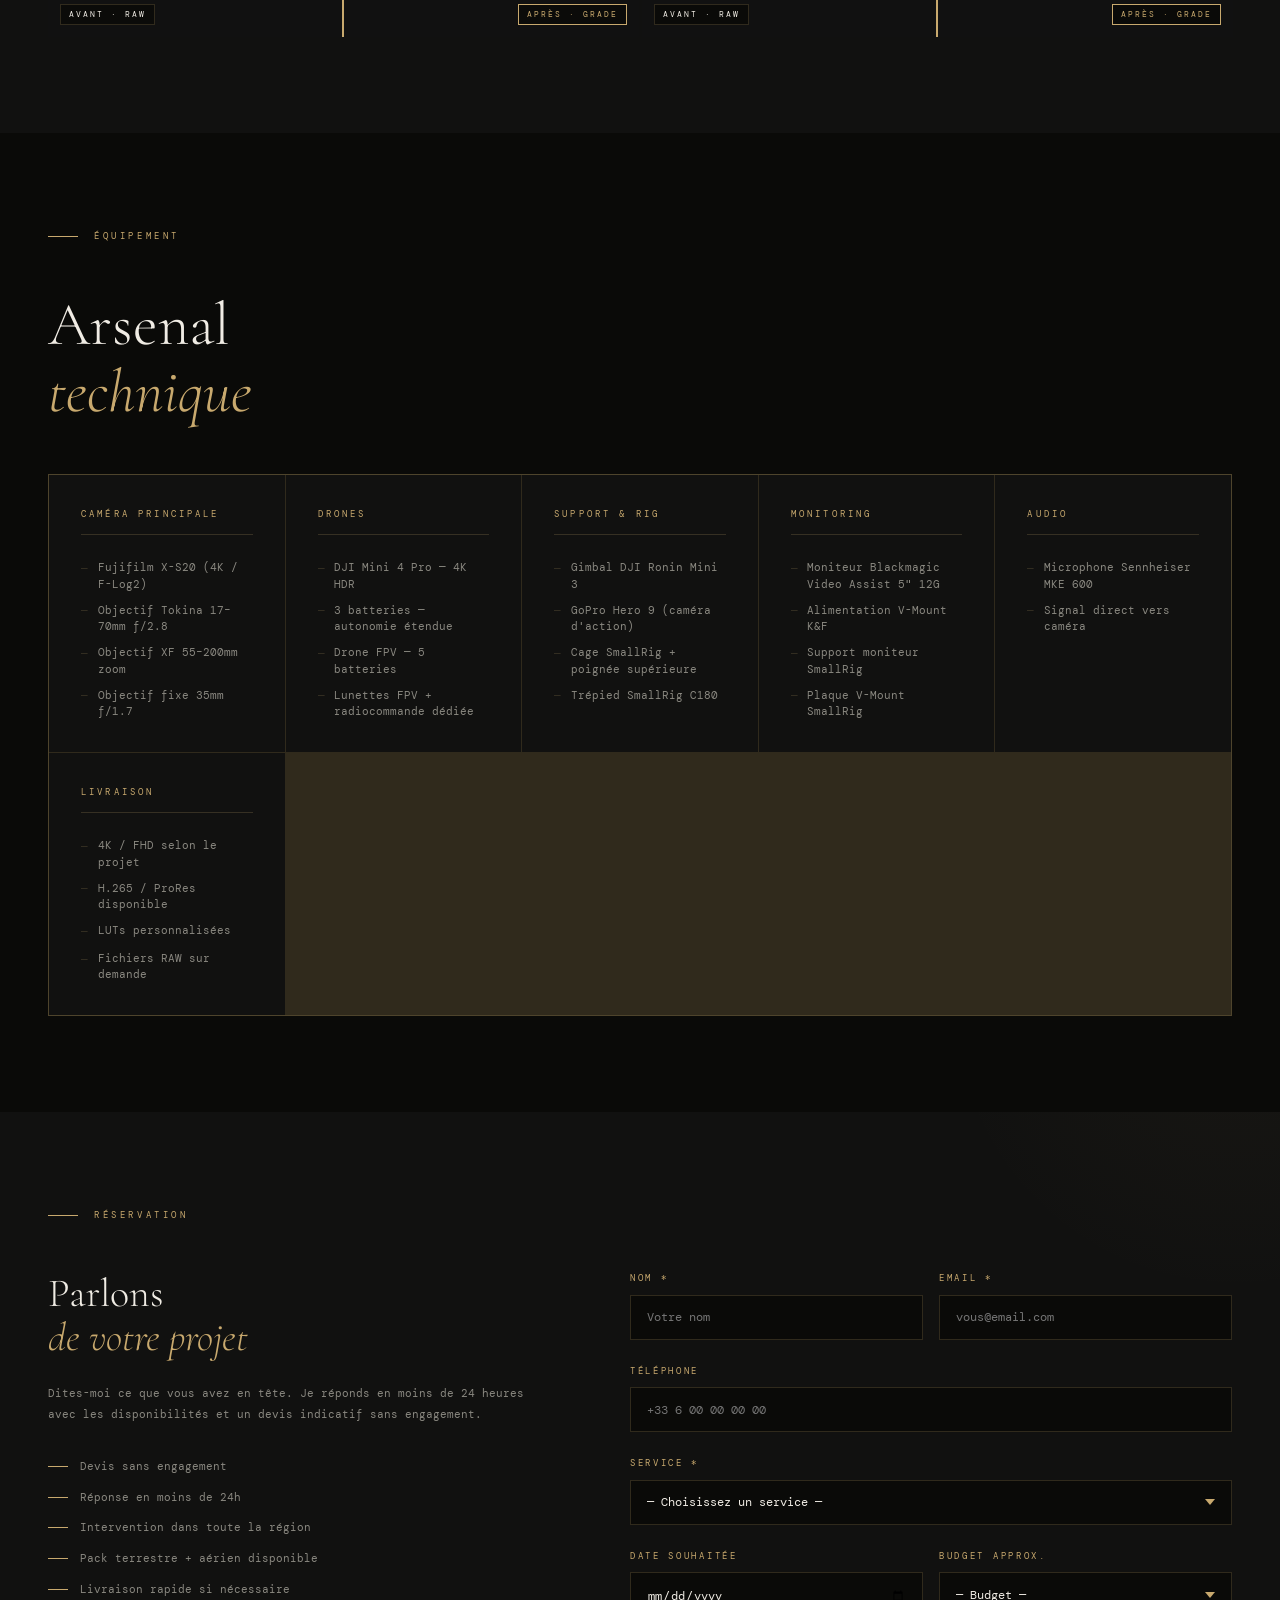
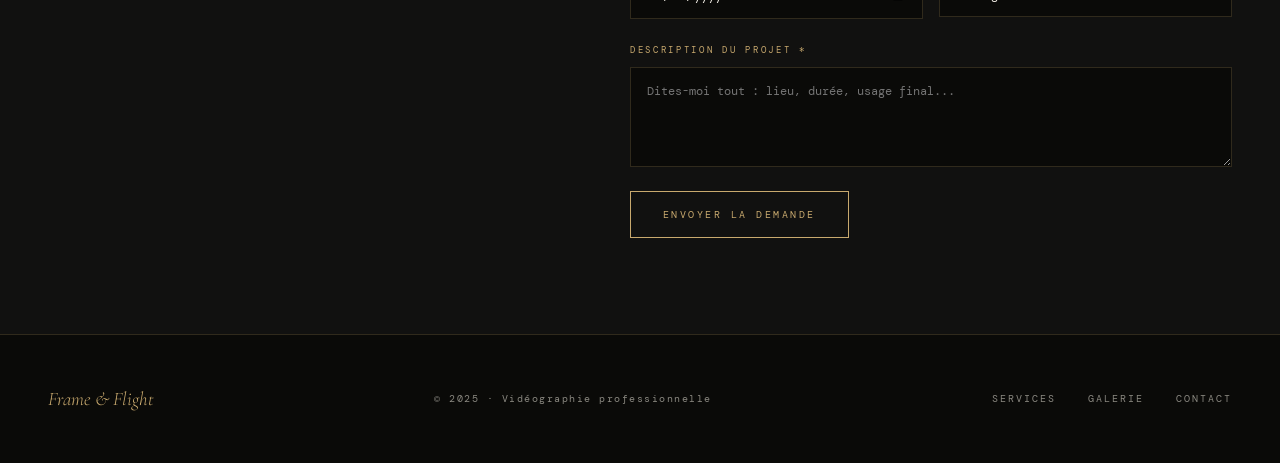
==== commit e3131275: "Update index.html Test ANdalousie" ====
--- a/index.html
+++ b/index.html
@@ -151,18 +151,25 @@
             title="Plein écran">⛶</button>
         </div>
       </div>
-      <div class="gallery-overlay" style="pointer-events:none;"><span class="gallery-label">Clip Bless</span></div>
-    </div>
-    <div class="gallery-item">
-      <div class="gallery-placeholder" style="padding: 0; overflow: hidden; position: relative; background: #000;">
-        <video width="100%" height="100%" style="object-fit: cover;" controls preload="metadata" poster="lien-vers-ta-miniature.jpg">
-          <source src="https://pub-1edba0ea3a7d4b9d93a74c6401587957.r2.dev/Clip_plus_opti.mp4" type="video/mp4">
-          Votre navigateur ne supporte pas la vidéo.
-        </video>
-      </div>
-      <div class="gallery-overlay"><span class="gallery-label">Promotion Andalousie</span></div>
-    </div>
-  </div>
+     <div class="gallery-item" style="position:relative;">
+      <div class="gallery-placeholder" style="padding:0; overflow:hidden; position:relative;">
+        <video id="vid1" loop muted autoplay playsinline preload="none"
+          style="width:100%;height:100%;object-fit:cover;">
+          <source src="https://pub-1edba0ea3a7d4b9d93a74c6401587957.r2.dev/AndalousiePageWeb.mp4" type="video/mp4">
+        </video>
+        <div style="position:absolute;bottom:0.75rem;right:0.75rem;display:flex;gap:0.5rem;z-index:10;pointer-events:all;">
+          <button onclick="toggleMute('vid1', this)"
+            style="background:rgba(10,10,8,0.75);border:1px solid var(--accent);color:var(--accent);
+                   width:32px;height:32px;cursor:pointer;font-size:13px;display:flex;
+                   align-items:center;justify-content:center;transition:background 0.2s;"
+            title="Son">🔇</button>
+          <button onclick="goFullscreen('vid1')"
+            style="background:rgba(10,10,8,0.75);border:1px solid var(--accent);color:var(--accent);
+                   width:32px;height:32px;cursor:pointer;font-size:13px;display:flex;
+                   align-items:center;justify-content:center;transition:background 0.2s;"
+            title="Plein écran">⛶</button>
+        </div>
+      </div>
 </section>
 
 <!-- COLOR GRADE -->
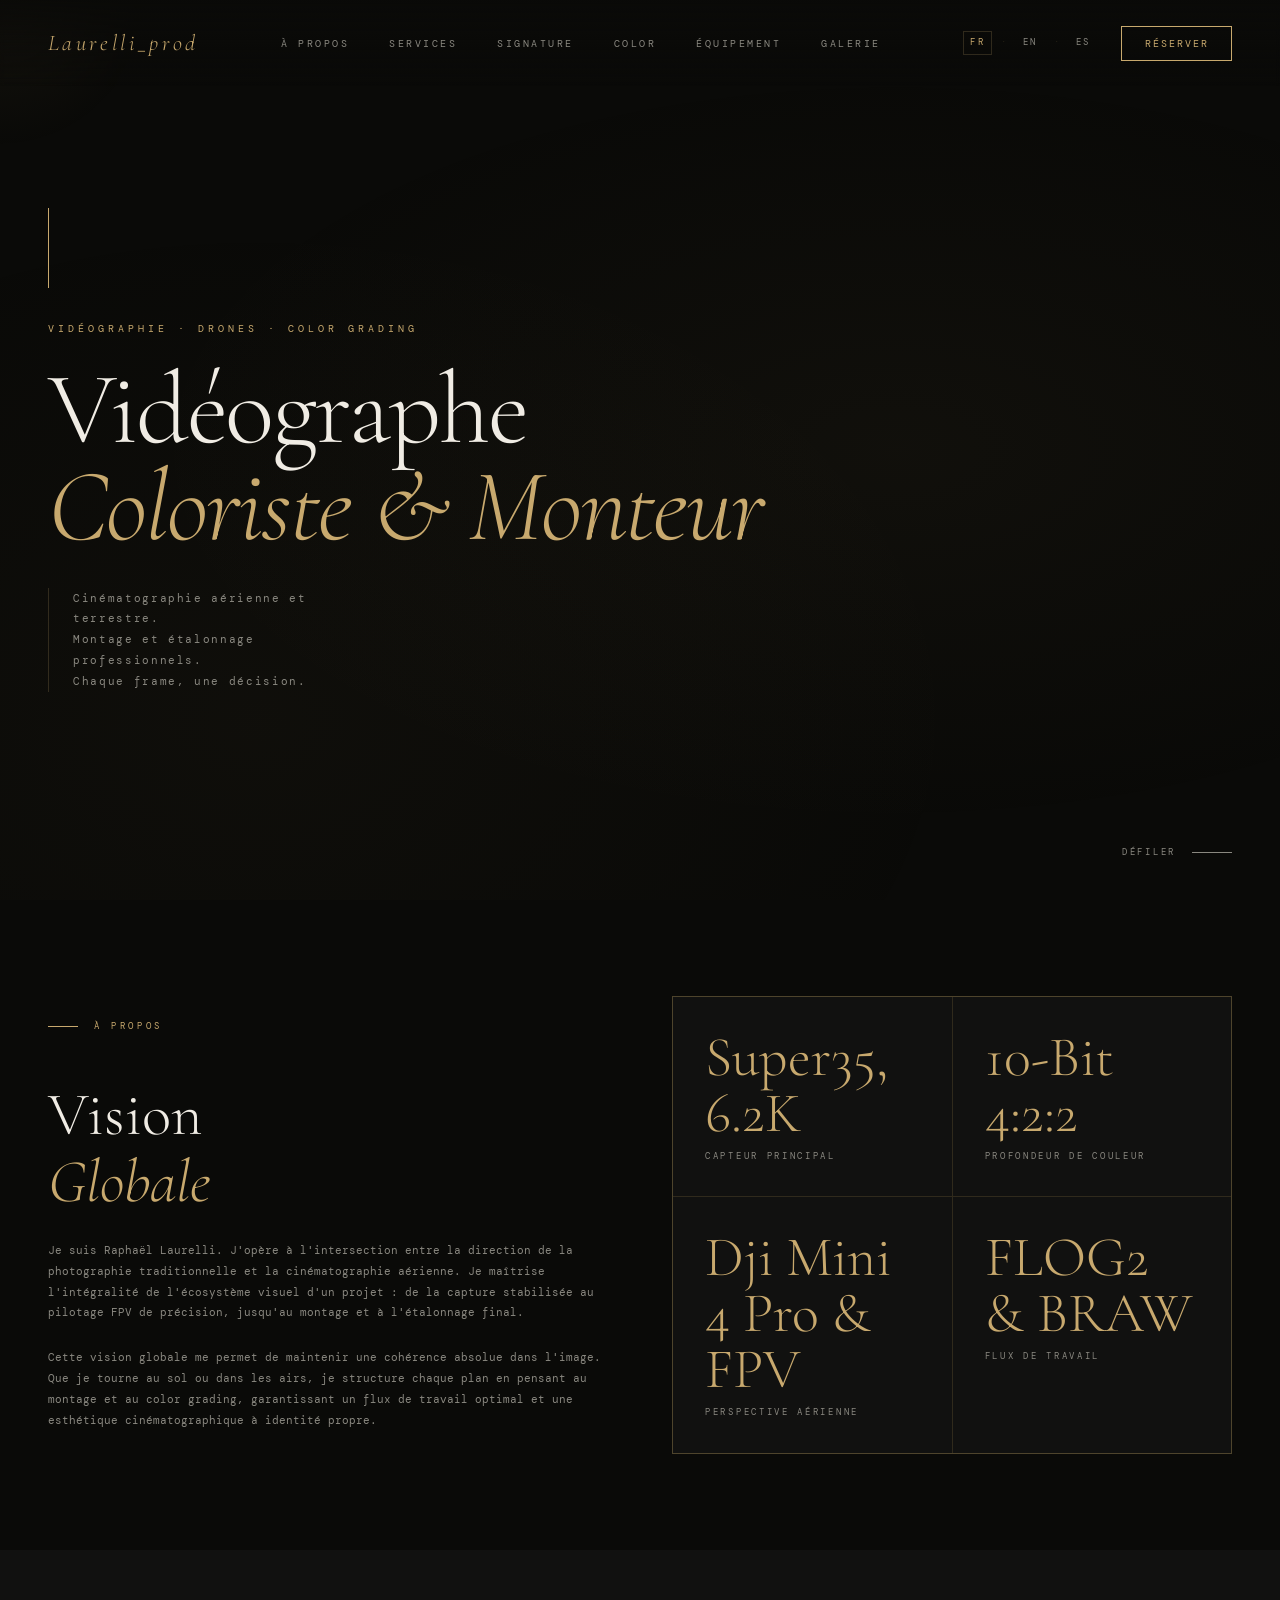
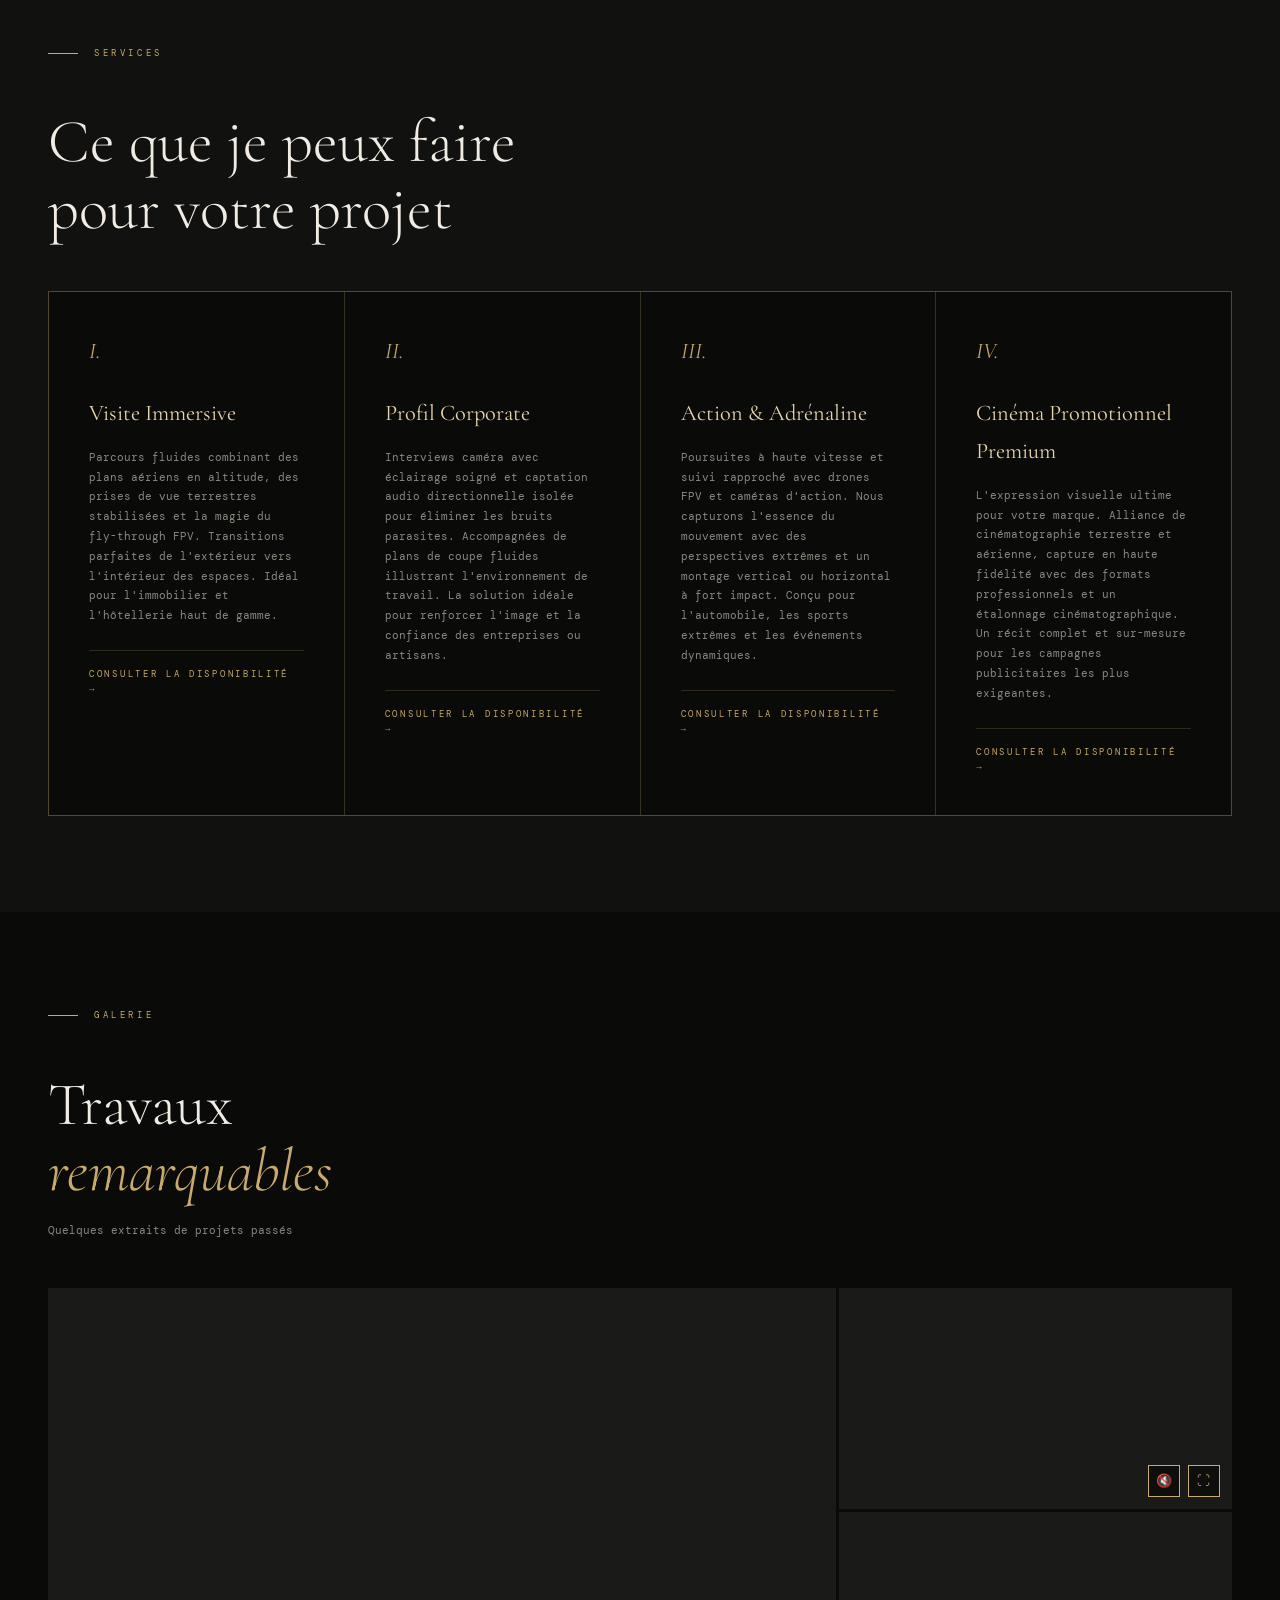
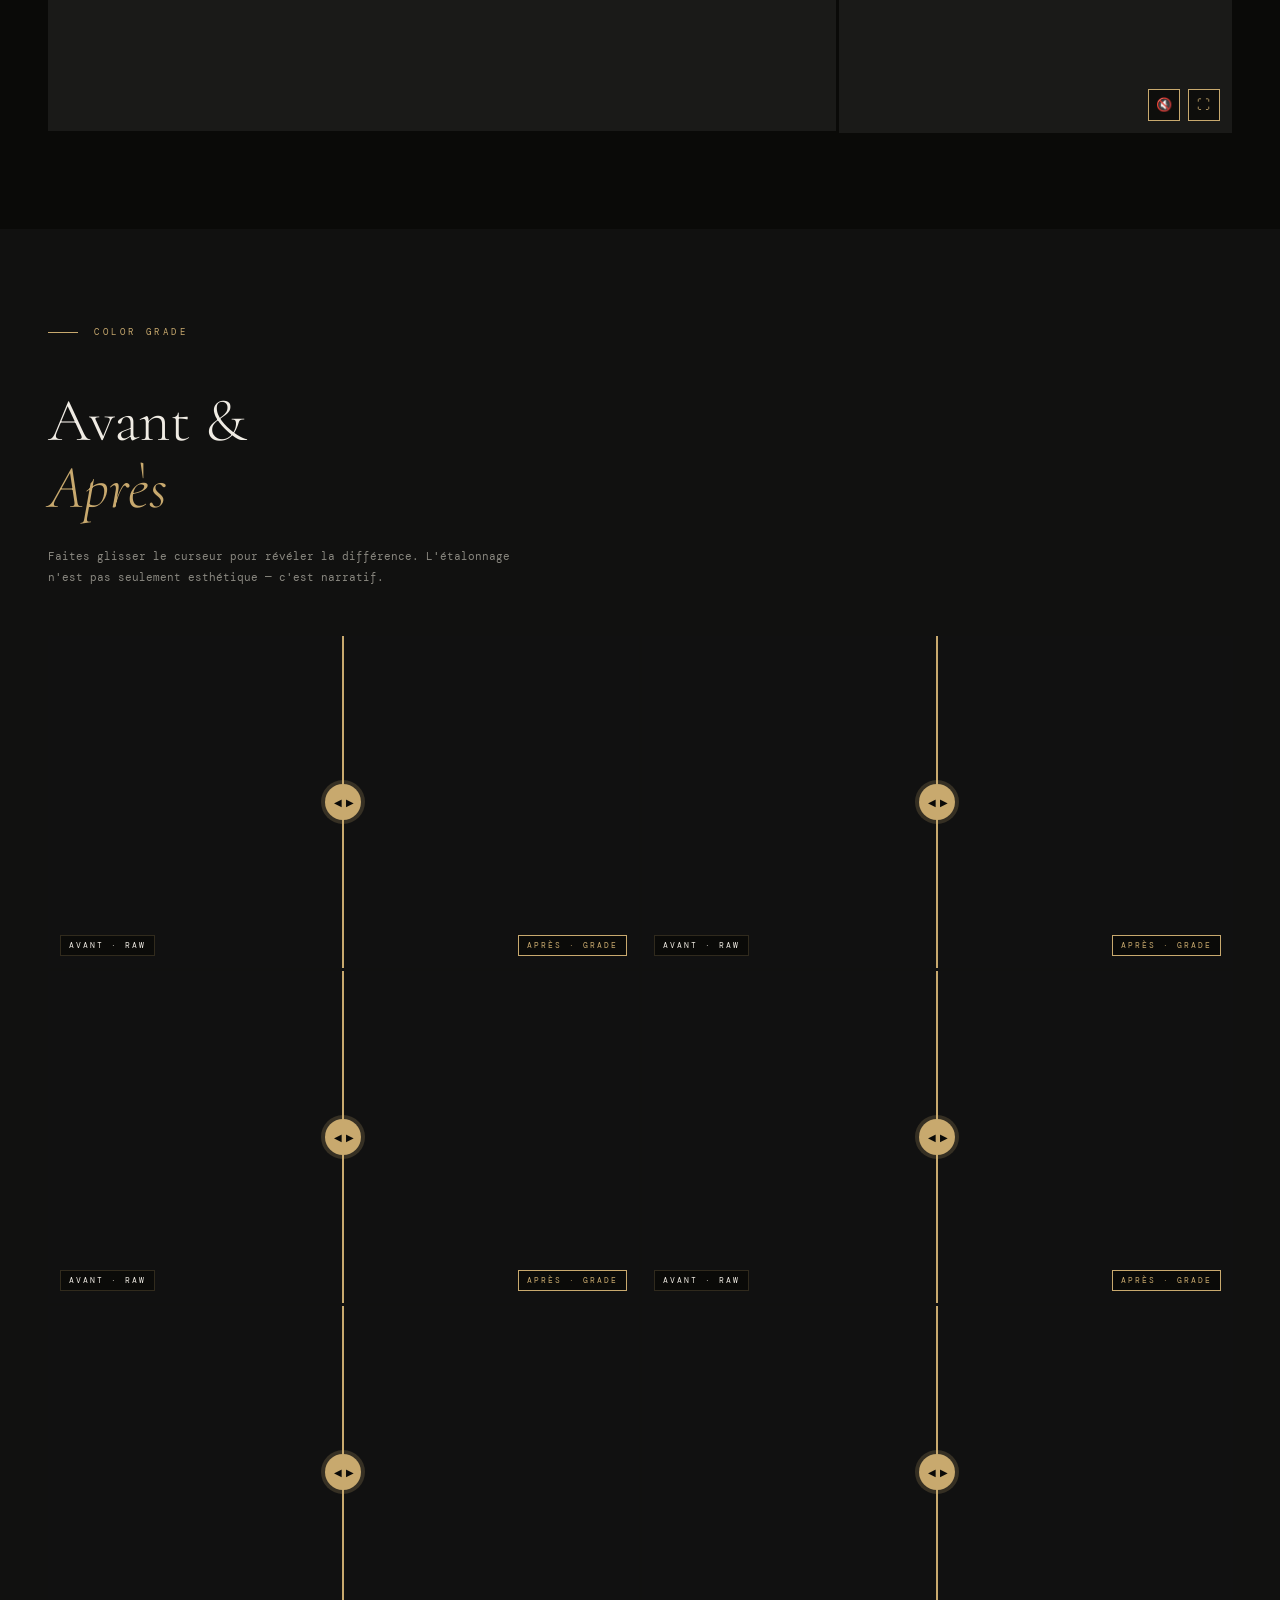
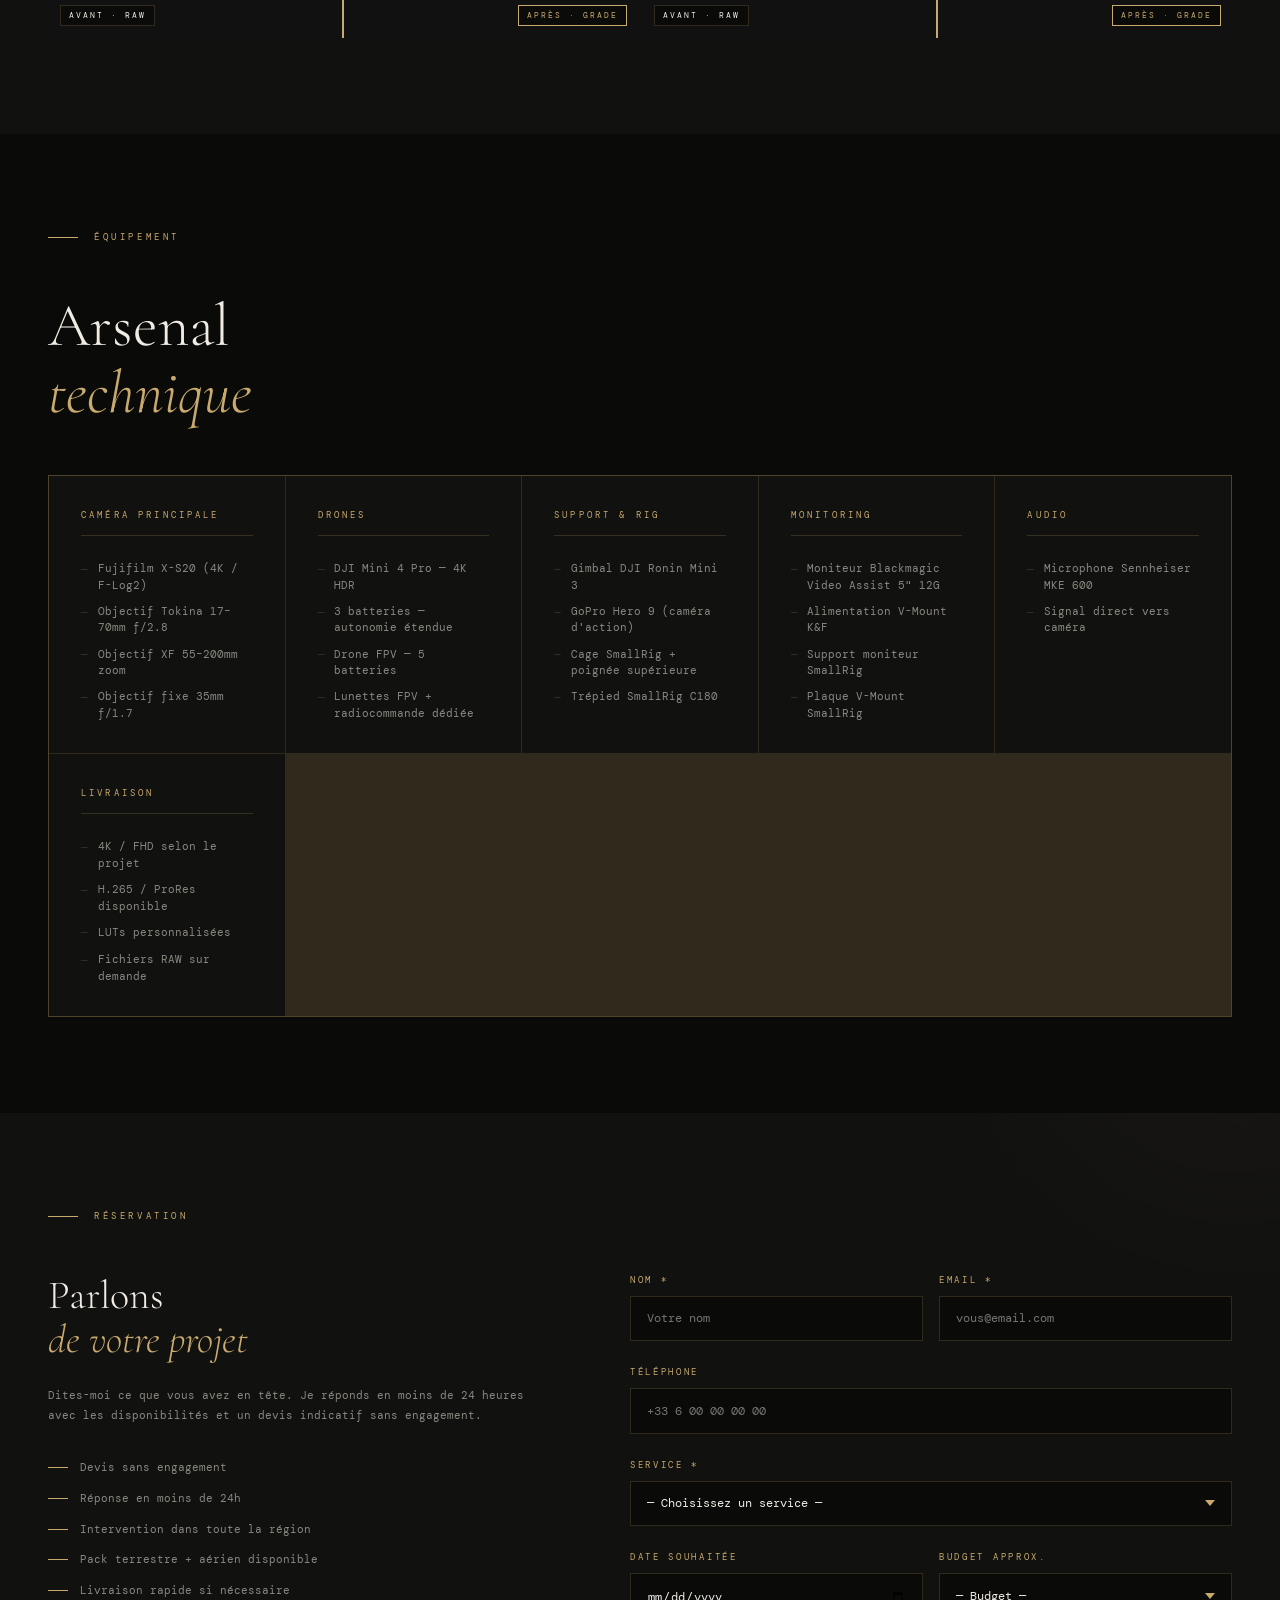
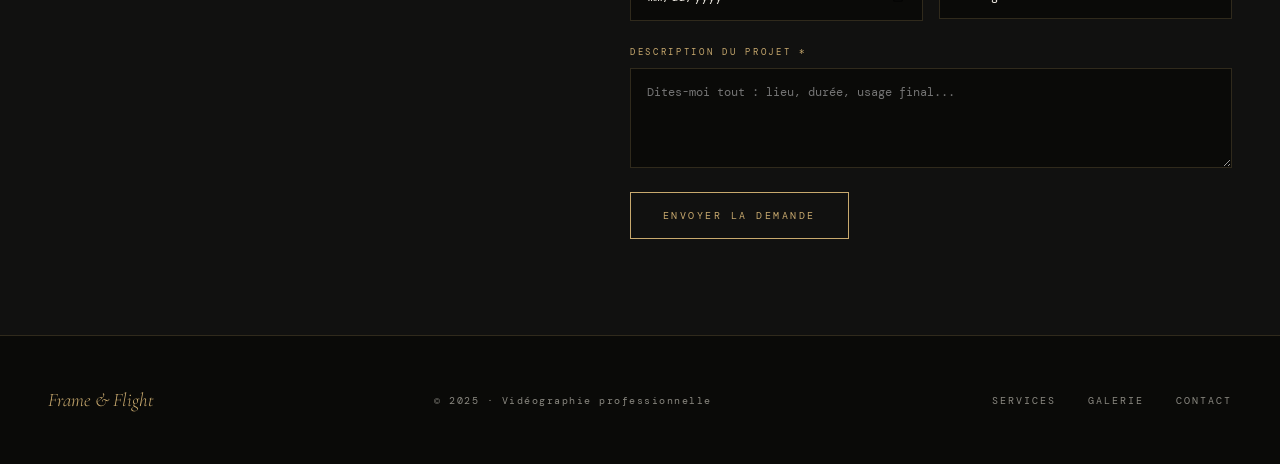
==== commit d4021ce4: "Update index.html TestGemini" ====
--- a/index.html
+++ b/index.html
@@ -124,6 +124,7 @@
   <p style="color:var(--muted); font-size:11px; margin-bottom:0; margin-top:-0.5rem;">Quelques extraits de projets passés</p>
 
   <div class="gallery-grid">
+    
     <div class="gallery-item">
       <div class="gallery-placeholder" style="padding: 0; overflow: hidden;">
         <video autoplay loop muted playsinline preload="none" style="width: 100%; height: 100%; object-fit: cover; pointer-events: none;">
@@ -132,6 +133,7 @@
       </div>
       <div class="gallery-overlay"><span class="gallery-label">Phare Favaritx</span></div>
     </div>
+    
     <div class="gallery-item" style="position:relative;">
       <div class="gallery-placeholder" style="padding:0; overflow:hidden; position:relative;">
         <video id="vid1" loop muted autoplay playsinline preload="none"
@@ -151,26 +153,26 @@
             title="Plein écran">⛶</button>
         </div>
       </div>
-     <div class="gallery-item" style="position:relative;">
+    </div> <div class="gallery-item" style="position:relative;">
       <div class="gallery-placeholder" style="padding:0; overflow:hidden; position:relative;">
-        <video id="vid1" loop muted autoplay playsinline preload="none"
+        <video id="vid2" loop muted autoplay playsinline preload="none"
           style="width:100%;height:100%;object-fit:cover;">
           <source src="https://pub-1edba0ea3a7d4b9d93a74c6401587957.r2.dev/AndalousiePageWeb.mp4" type="video/mp4">
         </video>
         <div style="position:absolute;bottom:0.75rem;right:0.75rem;display:flex;gap:0.5rem;z-index:10;pointer-events:all;">
-          <button onclick="toggleMute('vid1', this)"
+          <button onclick="toggleMute('vid2', this)"
             style="background:rgba(10,10,8,0.75);border:1px solid var(--accent);color:var(--accent);
                    width:32px;height:32px;cursor:pointer;font-size:13px;display:flex;
                    align-items:center;justify-content:center;transition:background 0.2s;"
             title="Son">🔇</button>
-          <button onclick="goFullscreen('vid1')"
+          <button onclick="goFullscreen('vid2')"
             style="background:rgba(10,10,8,0.75);border:1px solid var(--accent);color:var(--accent);
                    width:32px;height:32px;cursor:pointer;font-size:13px;display:flex;
                    align-items:center;justify-content:center;transition:background 0.2s;"
             title="Plein écran">⛶</button>
         </div>
       </div>
-</section>
+    </div> </div> </section>
 
 <!-- COLOR GRADE -->
 <section id="colorgrade">
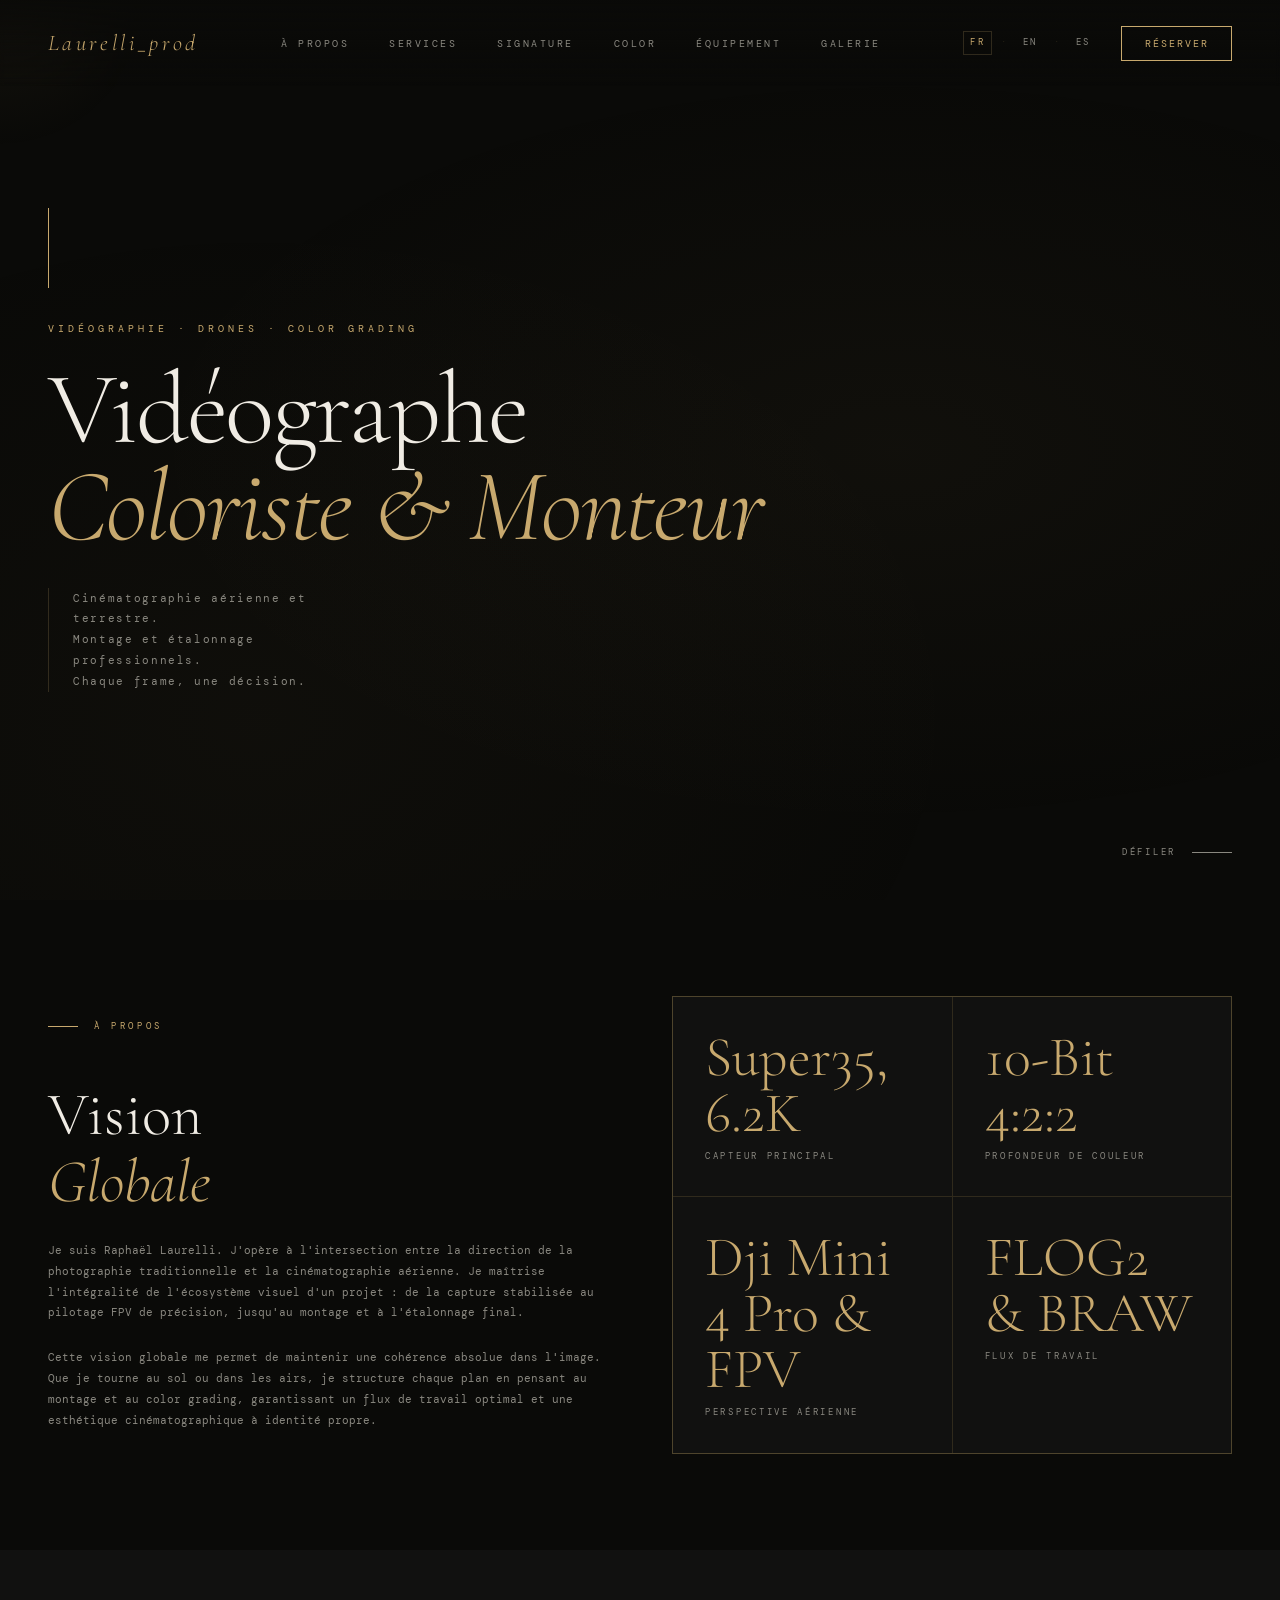
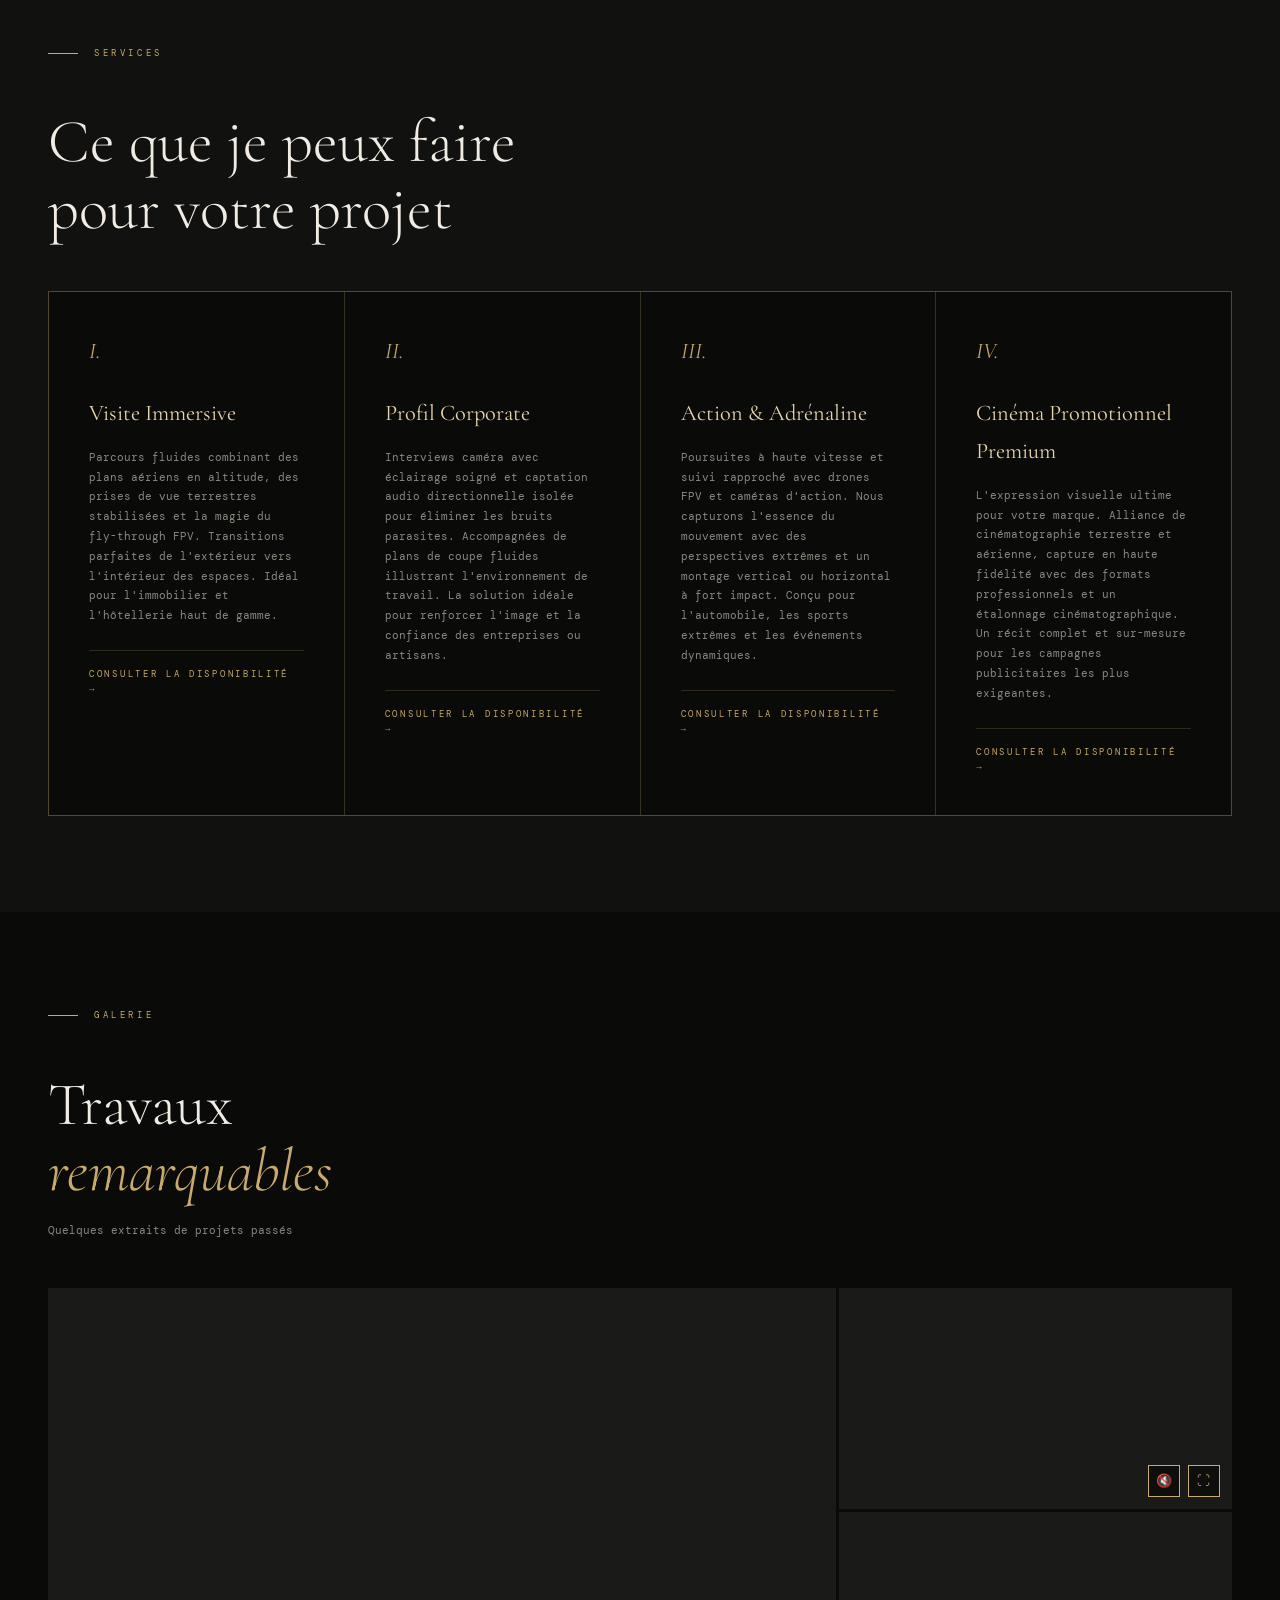
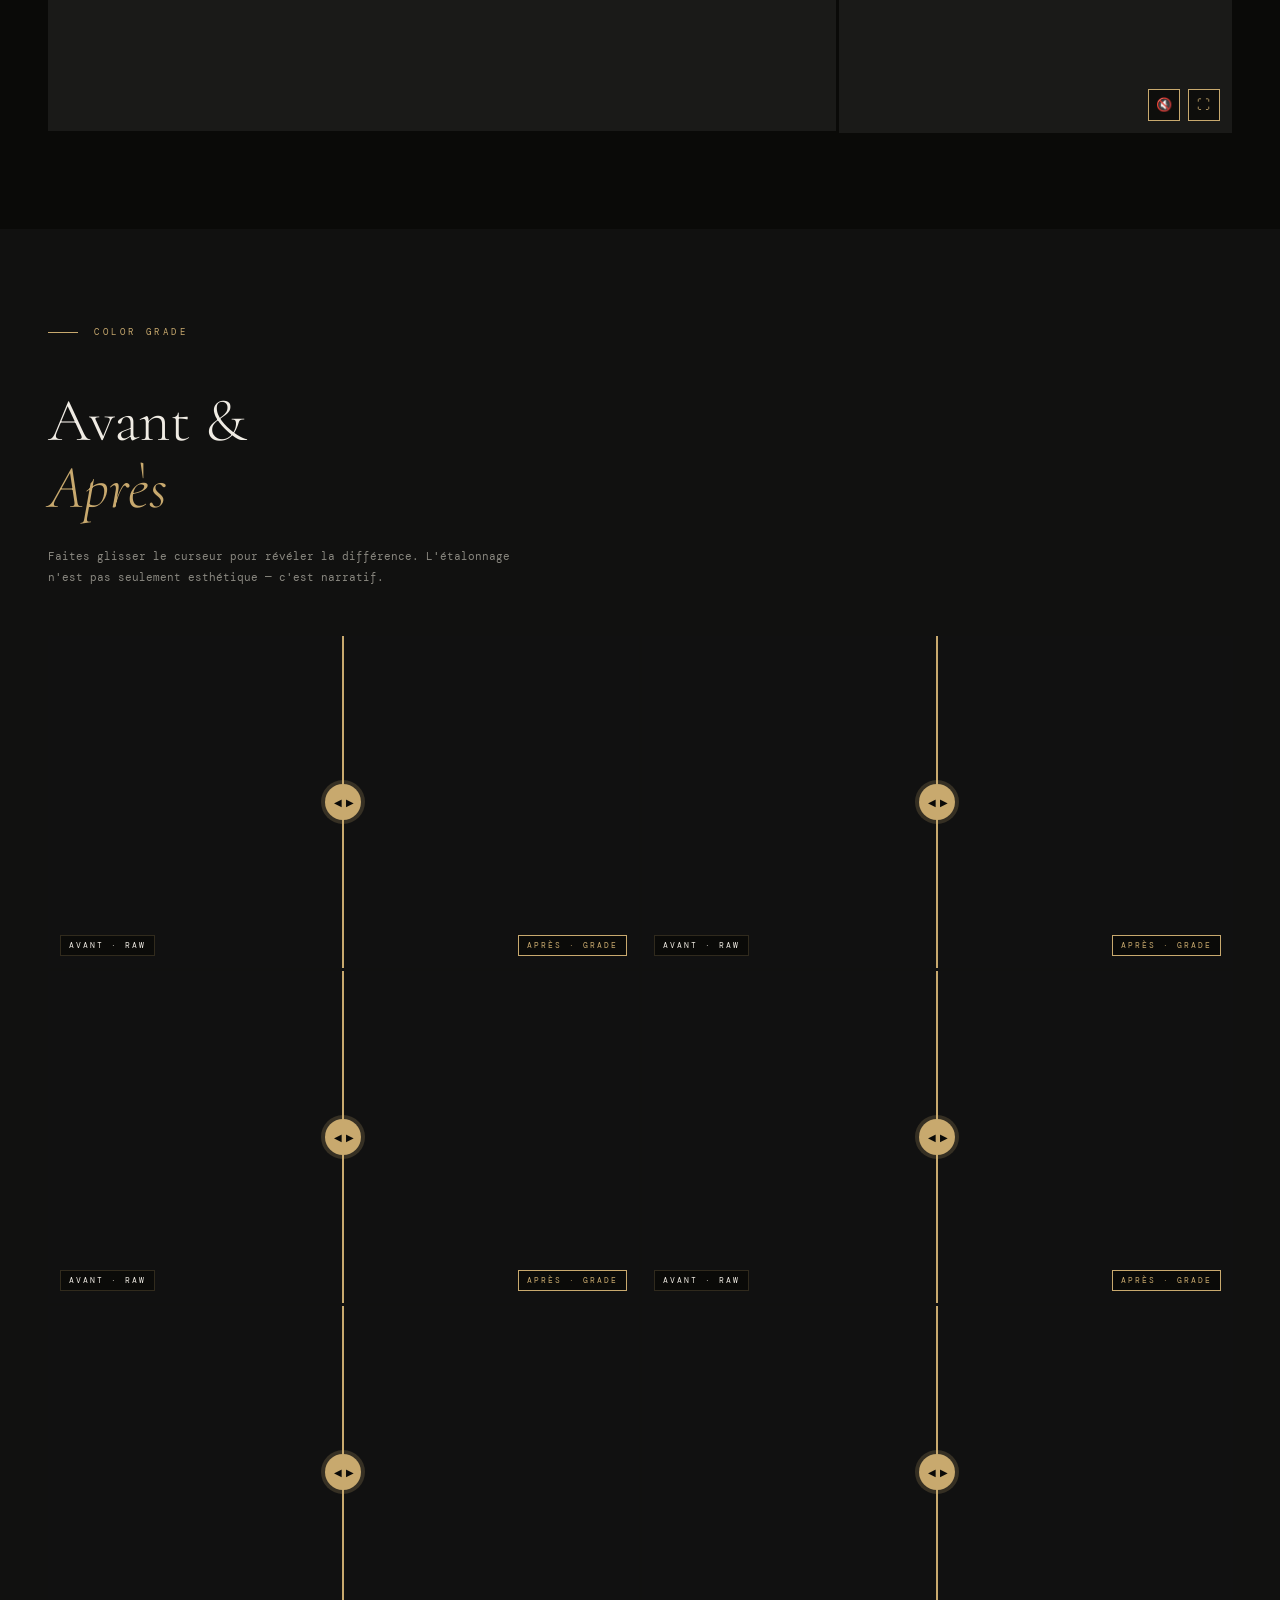
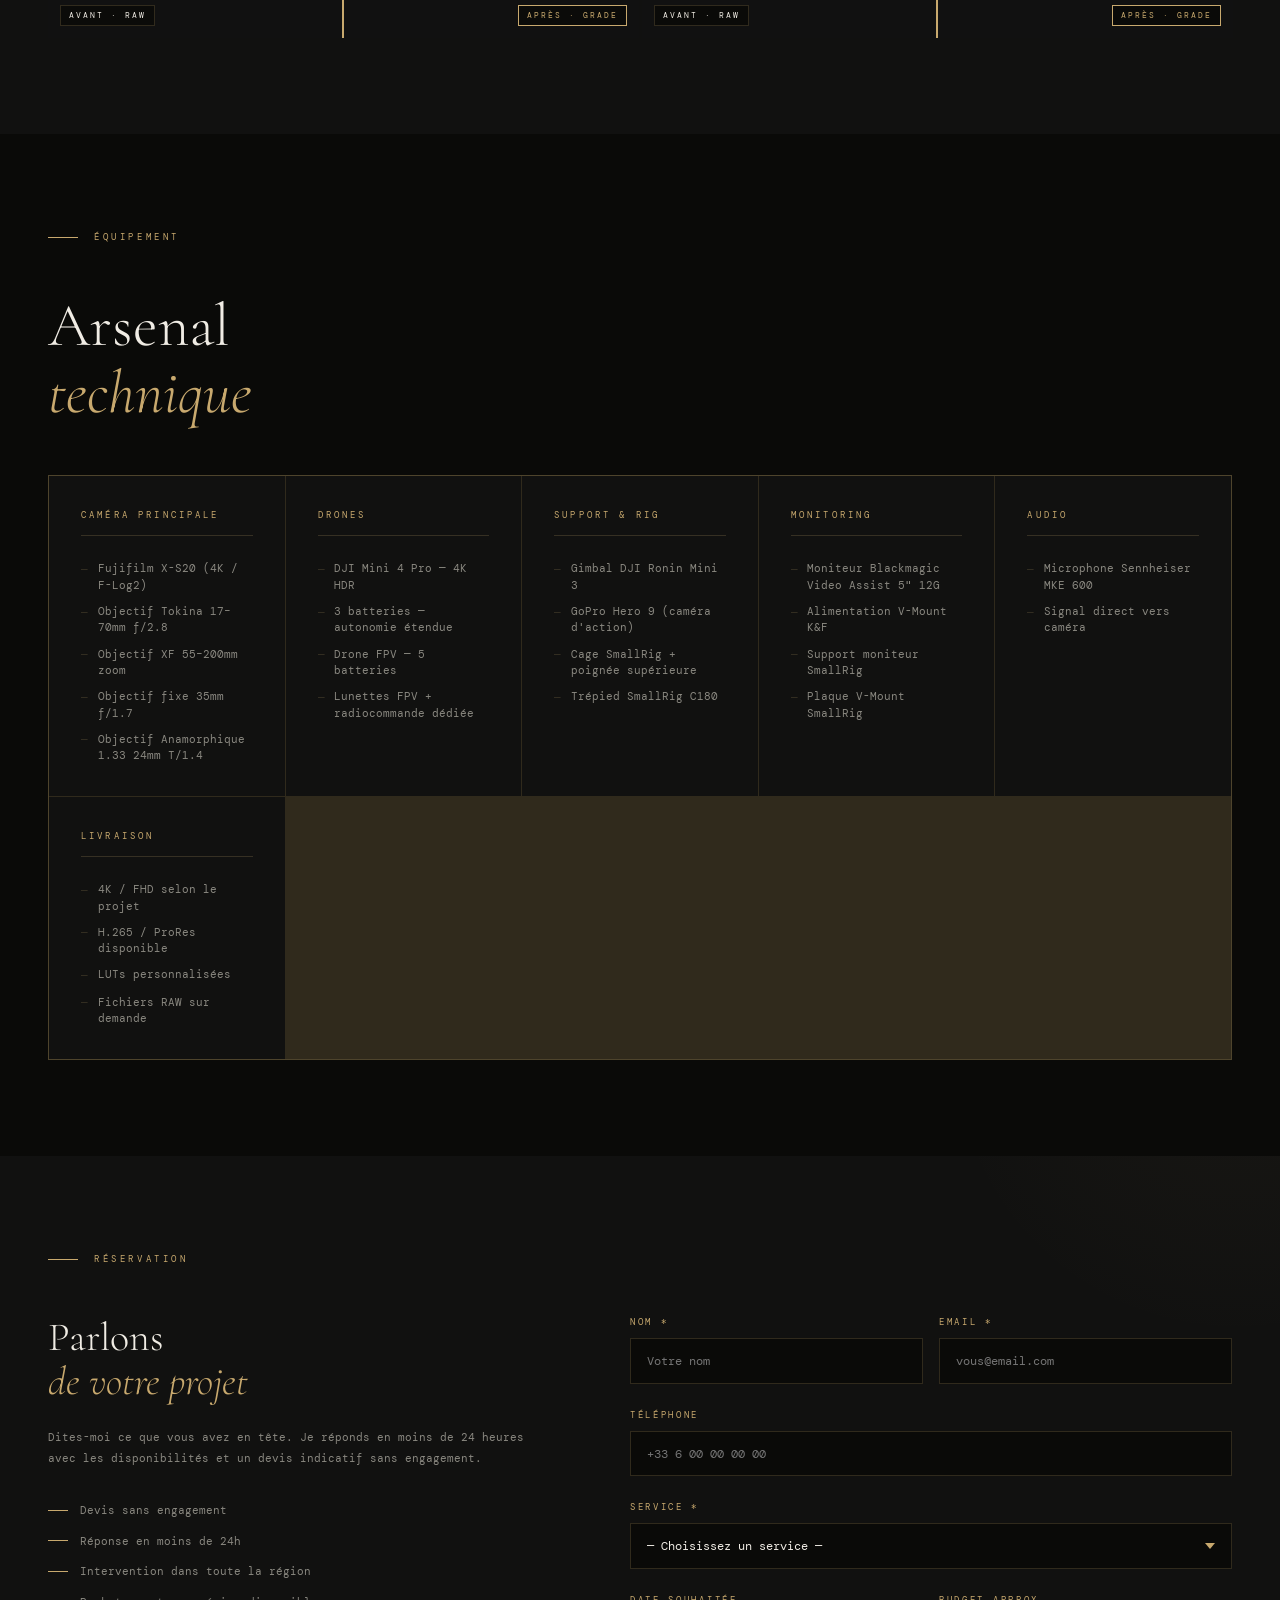
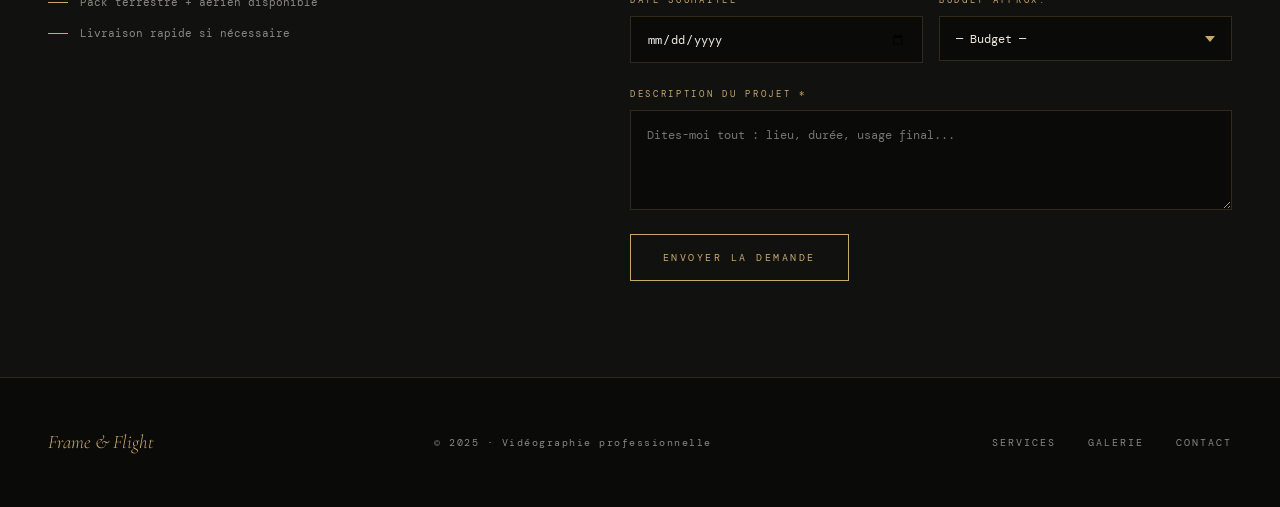
==== commit 8ced3220: "Update index.html ajout objectif" ====
--- a/index.html
+++ b/index.html
@@ -265,14 +265,14 @@
       <div class="layer layer-before" style="background:#111;">
         <video autoplay loop muted playsinline preload="none"
           style="position:absolute;inset:0;width:100%;height:100%;object-fit:cover;pointer-events:none;">
-          <source src="https://pub-1edba0ea3a7d4b9d93a74c6401587957.r2.dev/NonGrade4.mp4" type="video/mp4">
+          <source src="https://pub-1edba0ea3a7d4b9d93a74c6401587957.r2.dev/Grade4.mp4" type="video/mp4">
         </video>
       </div>
       <div class="layer-after" id="cs4-after" style="background:#111;">
         <div class="layer-after-inner" style="background:#111;">
           <video autoplay loop muted playsinline preload="none"
             style="position:absolute;inset:0;width:100%;height:100%;object-fit:cover;pointer-events:none;">
-            <source src="https://pub-1edba0ea3a7d4b9d93a74c6401587957.r2.dev/Grade4.mp4" type="video/mp4">
+            <source src="https://pub-1edba0ea3a7d4b9d93a74c6401587957.r2.dev/NonGrade4.mp4" type="video/mp4">
           </video>
         </div>
       </div>
@@ -347,6 +347,7 @@
         <li>Objectif Tokina 17–70mm f/2.8</li>
         <li>Objectif XF 55–200mm zoom</li>
         <li>Objectif fixe 35mm f/1.7</li>
+        <li>Objectif Anamorphique 1.33 24mm T/1.4</li>
       </ul>
     </div>
     <div class="equip-category">
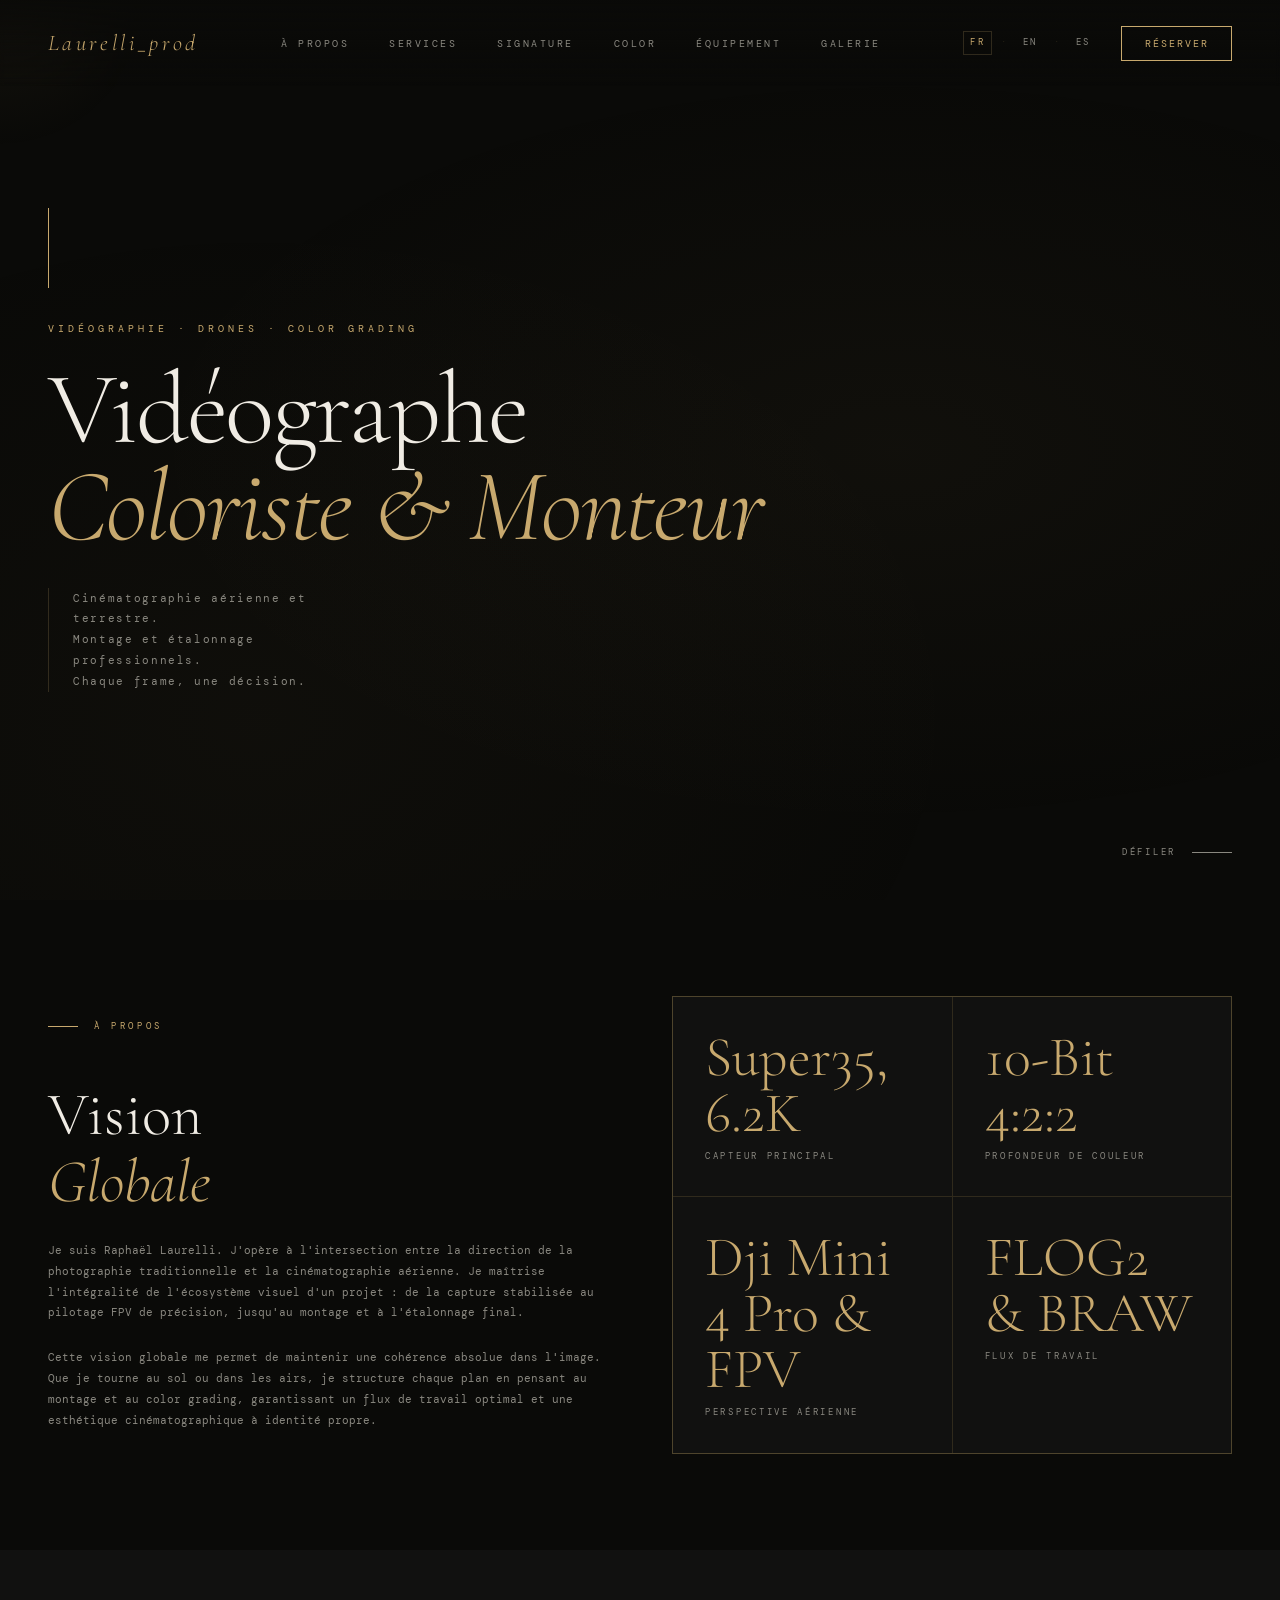
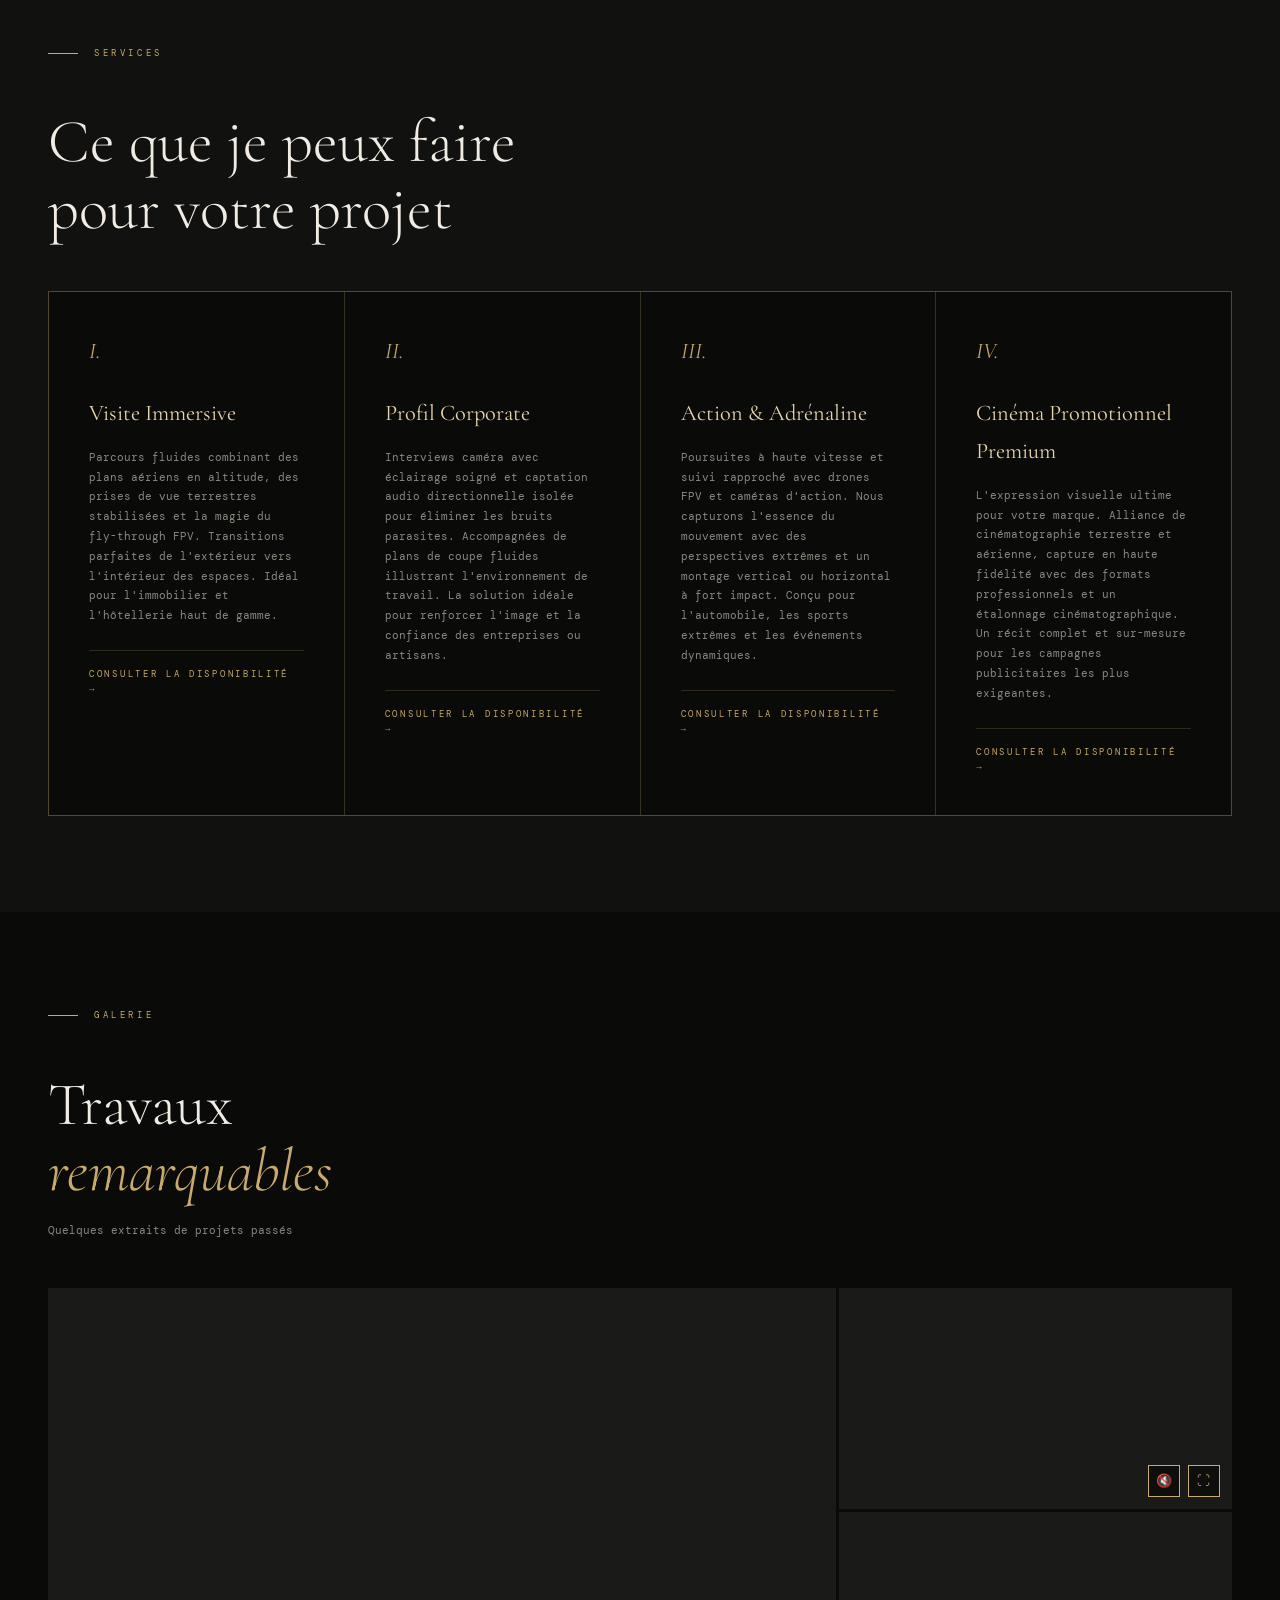
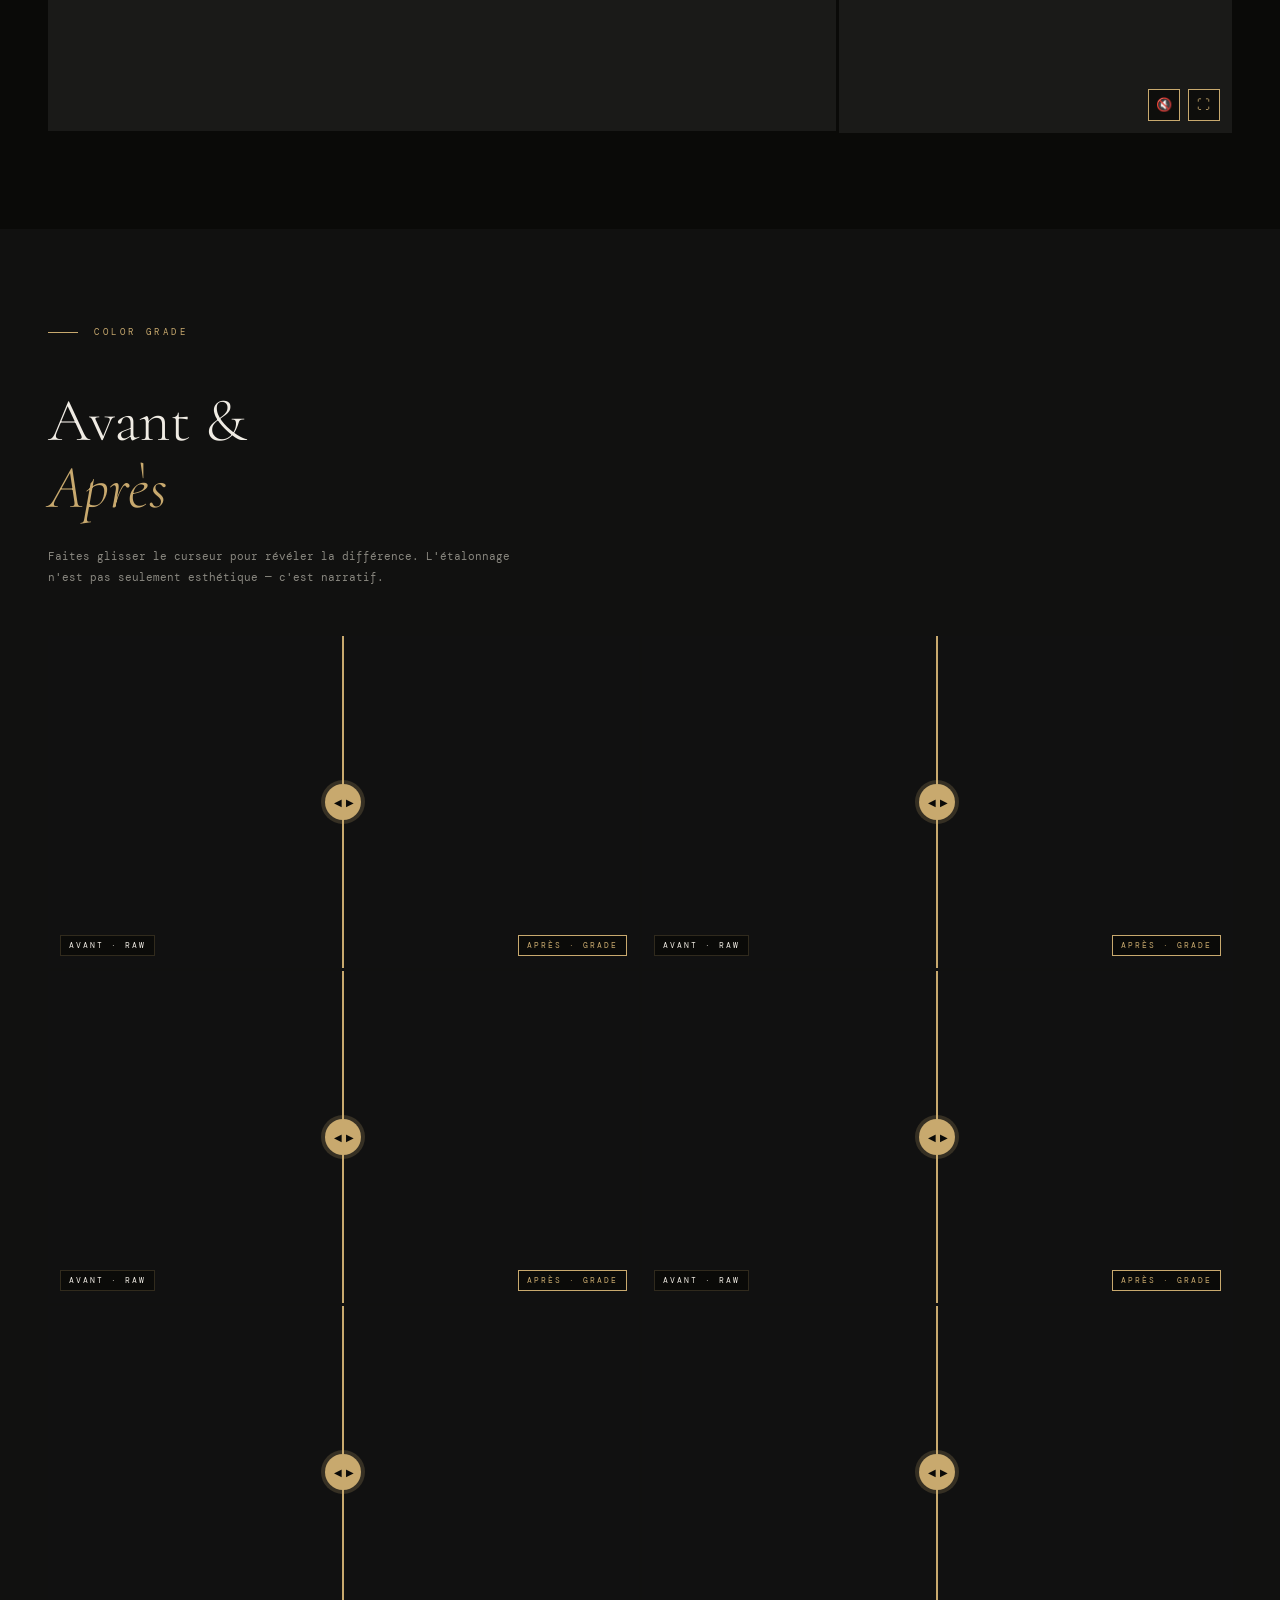
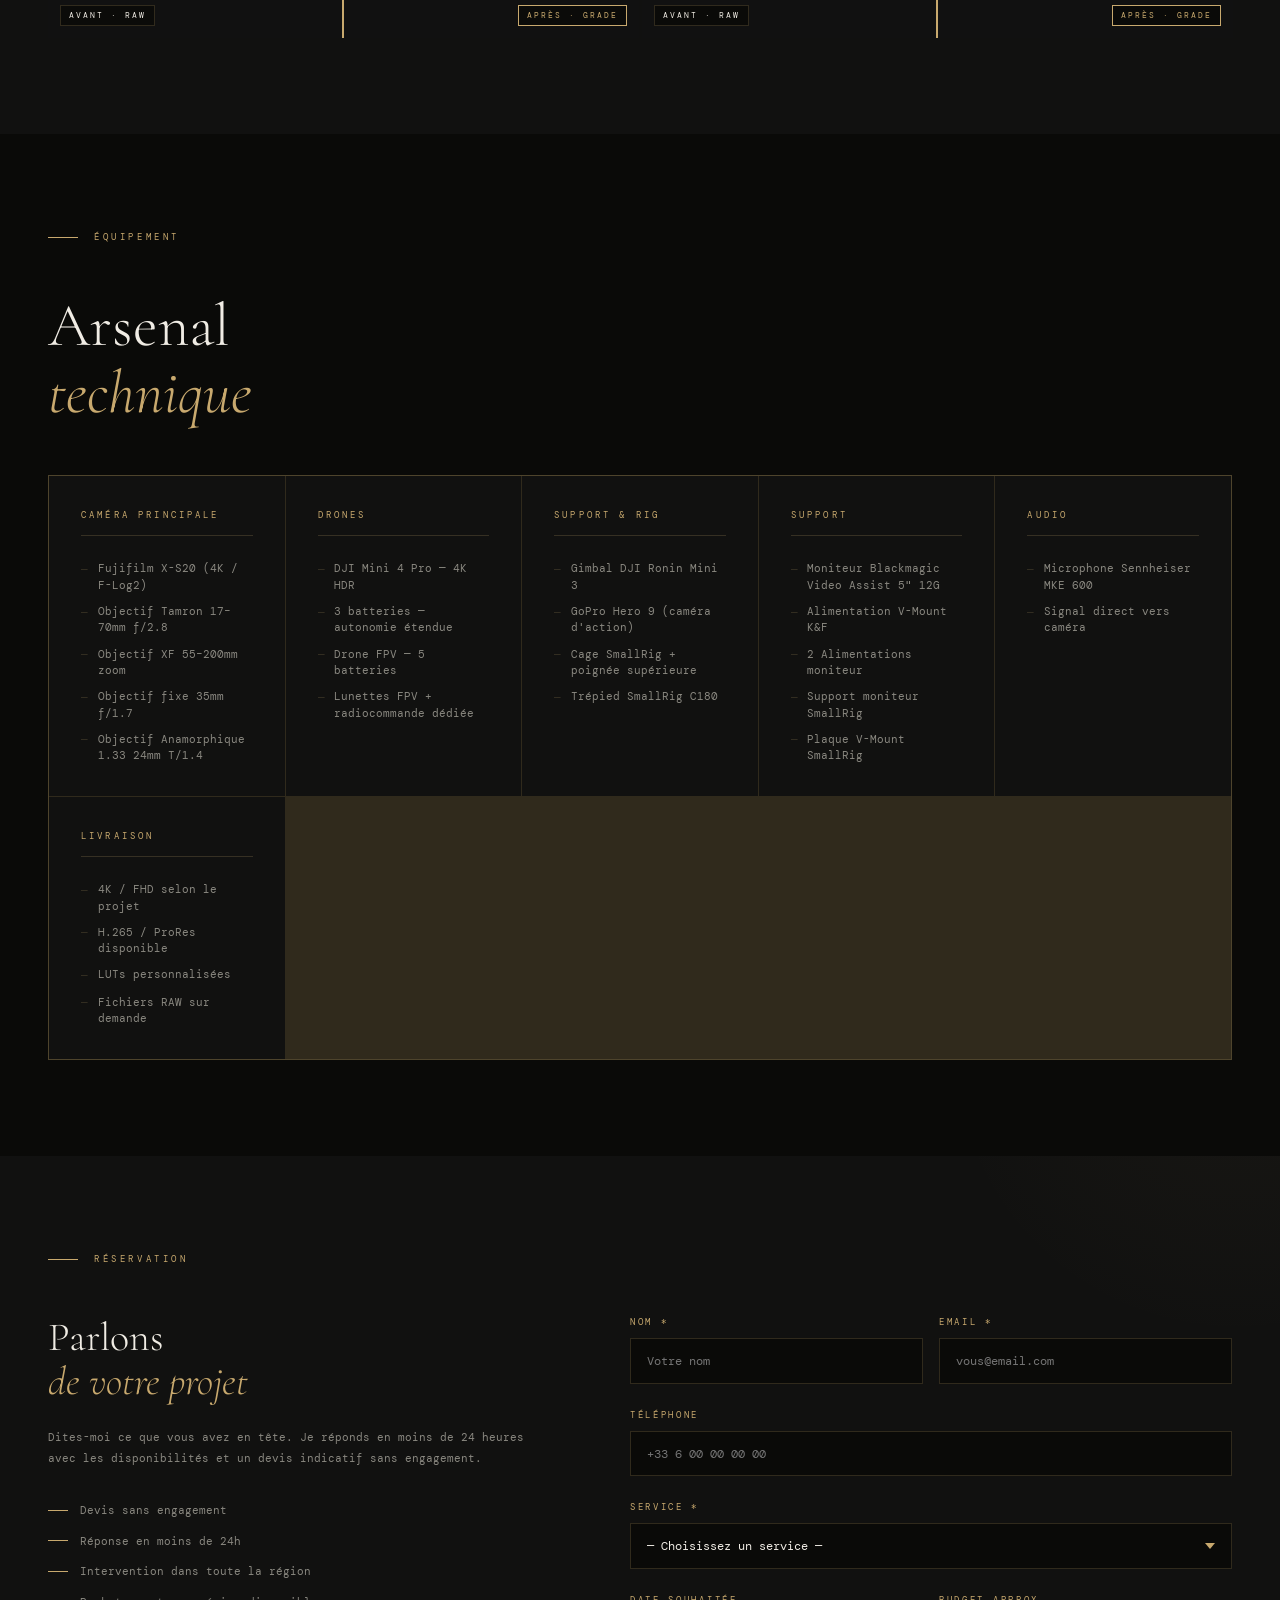
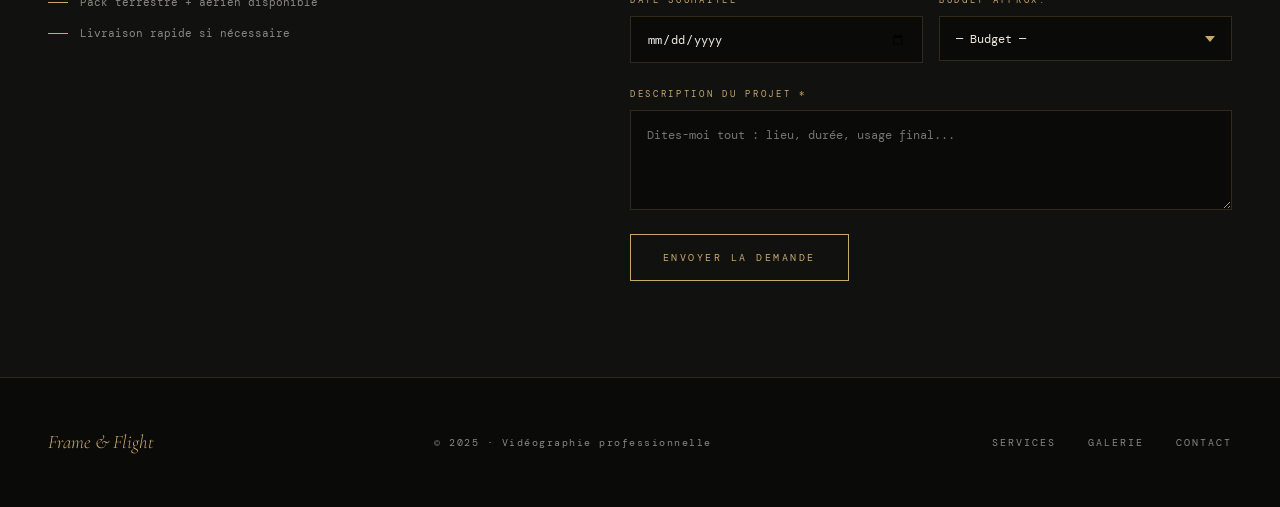
==== commit 49e56278: "Update index.html" ====
--- a/index.html
+++ b/index.html
@@ -344,7 +344,7 @@
       <div class="equip-cat-title">Caméra Principale</div>
       <ul class="equip-list">
         <li>Fujifilm X-S20 (4K / F-Log2)</li>
-        <li>Objectif Tokina 17–70mm f/2.8</li>
+        <li>Objectif Tamron 17–70mm f/2.8</li>
         <li>Objectif XF 55–200mm zoom</li>
         <li>Objectif fixe 35mm f/1.7</li>
         <li>Objectif Anamorphique 1.33 24mm T/1.4</li>
@@ -369,10 +369,11 @@
       </ul>
     </div>
     <div class="equip-category">
-      <div class="equip-cat-title">Monitoring</div>
+      <div class="equip-cat-title">Support</div>
       <ul class="equip-list">
         <li>Moniteur Blackmagic Video Assist 5" 12G</li>
         <li>Alimentation V-Mount K&amp;F</li>
+        <li>2 Alimentations moniteur</li>
         <li>Support moniteur SmallRig</li>
         <li>Plaque V-Mount SmallRig</li>
       </ul>
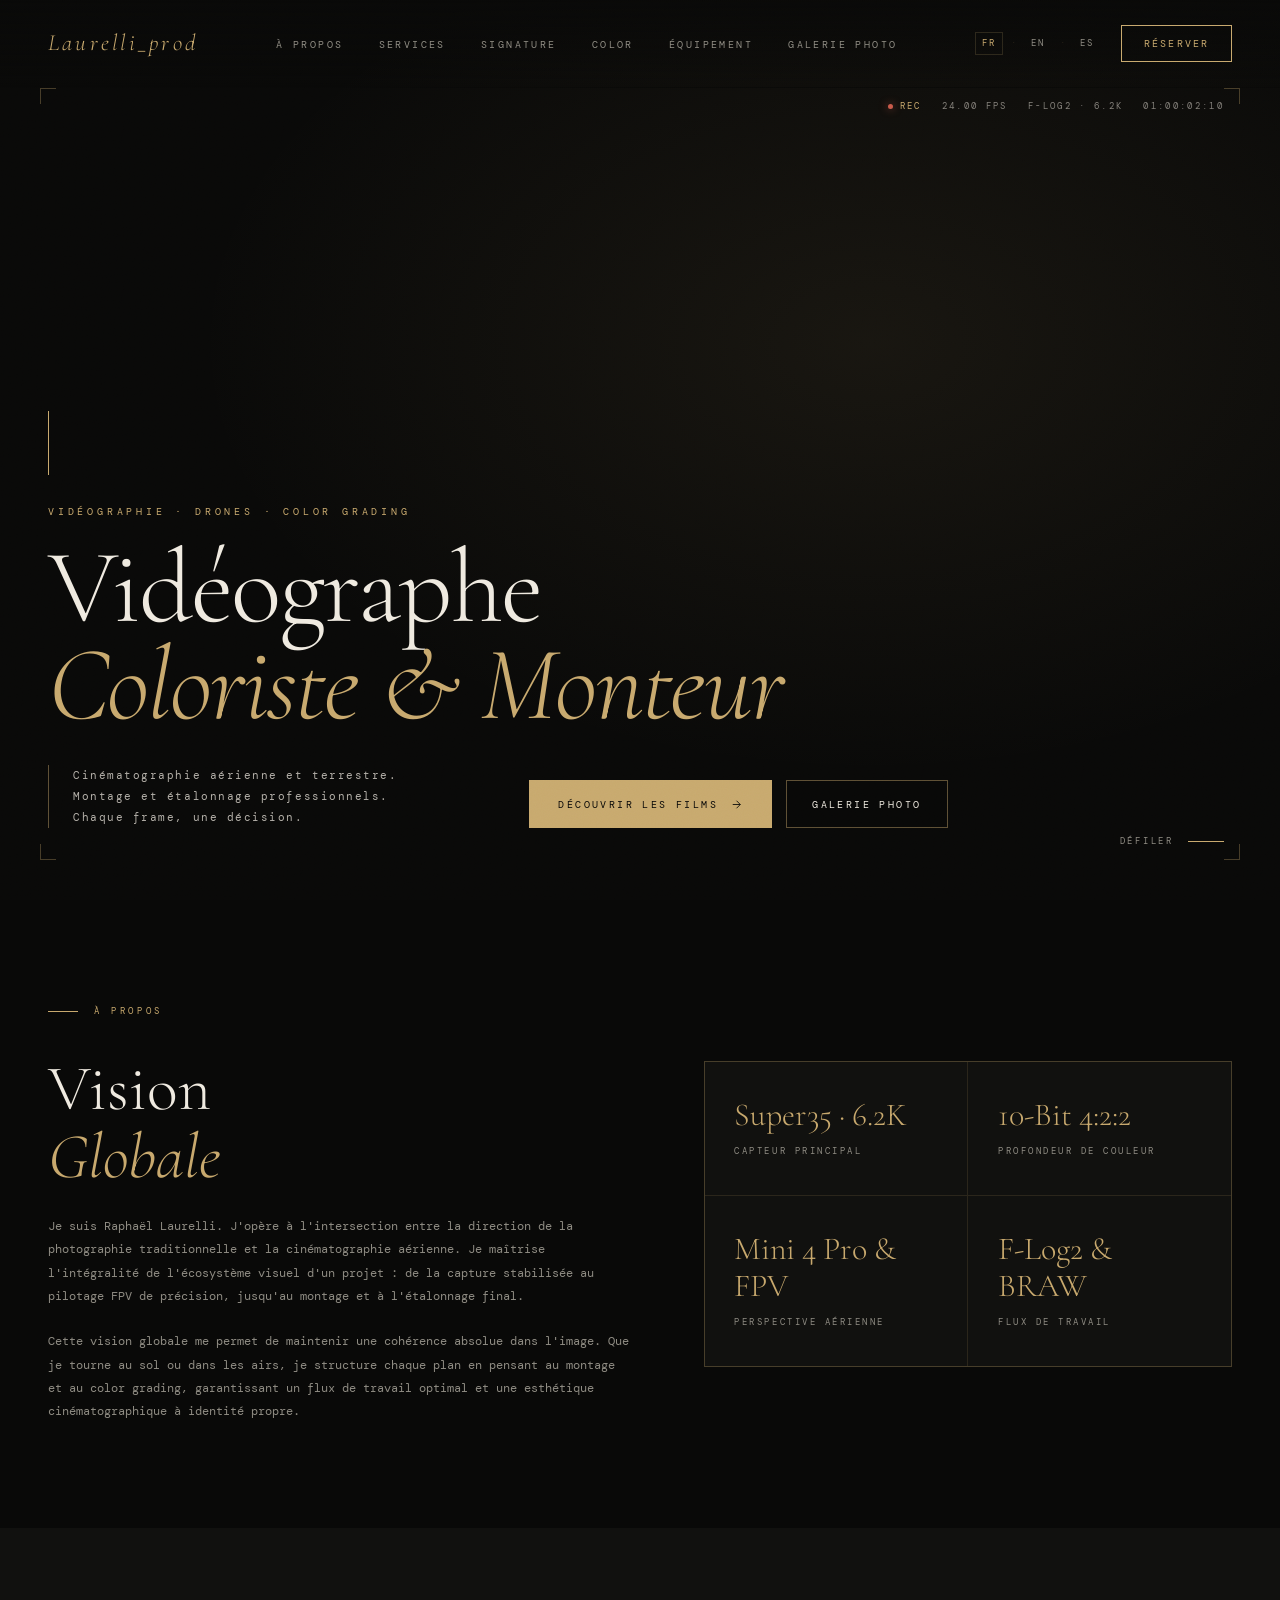
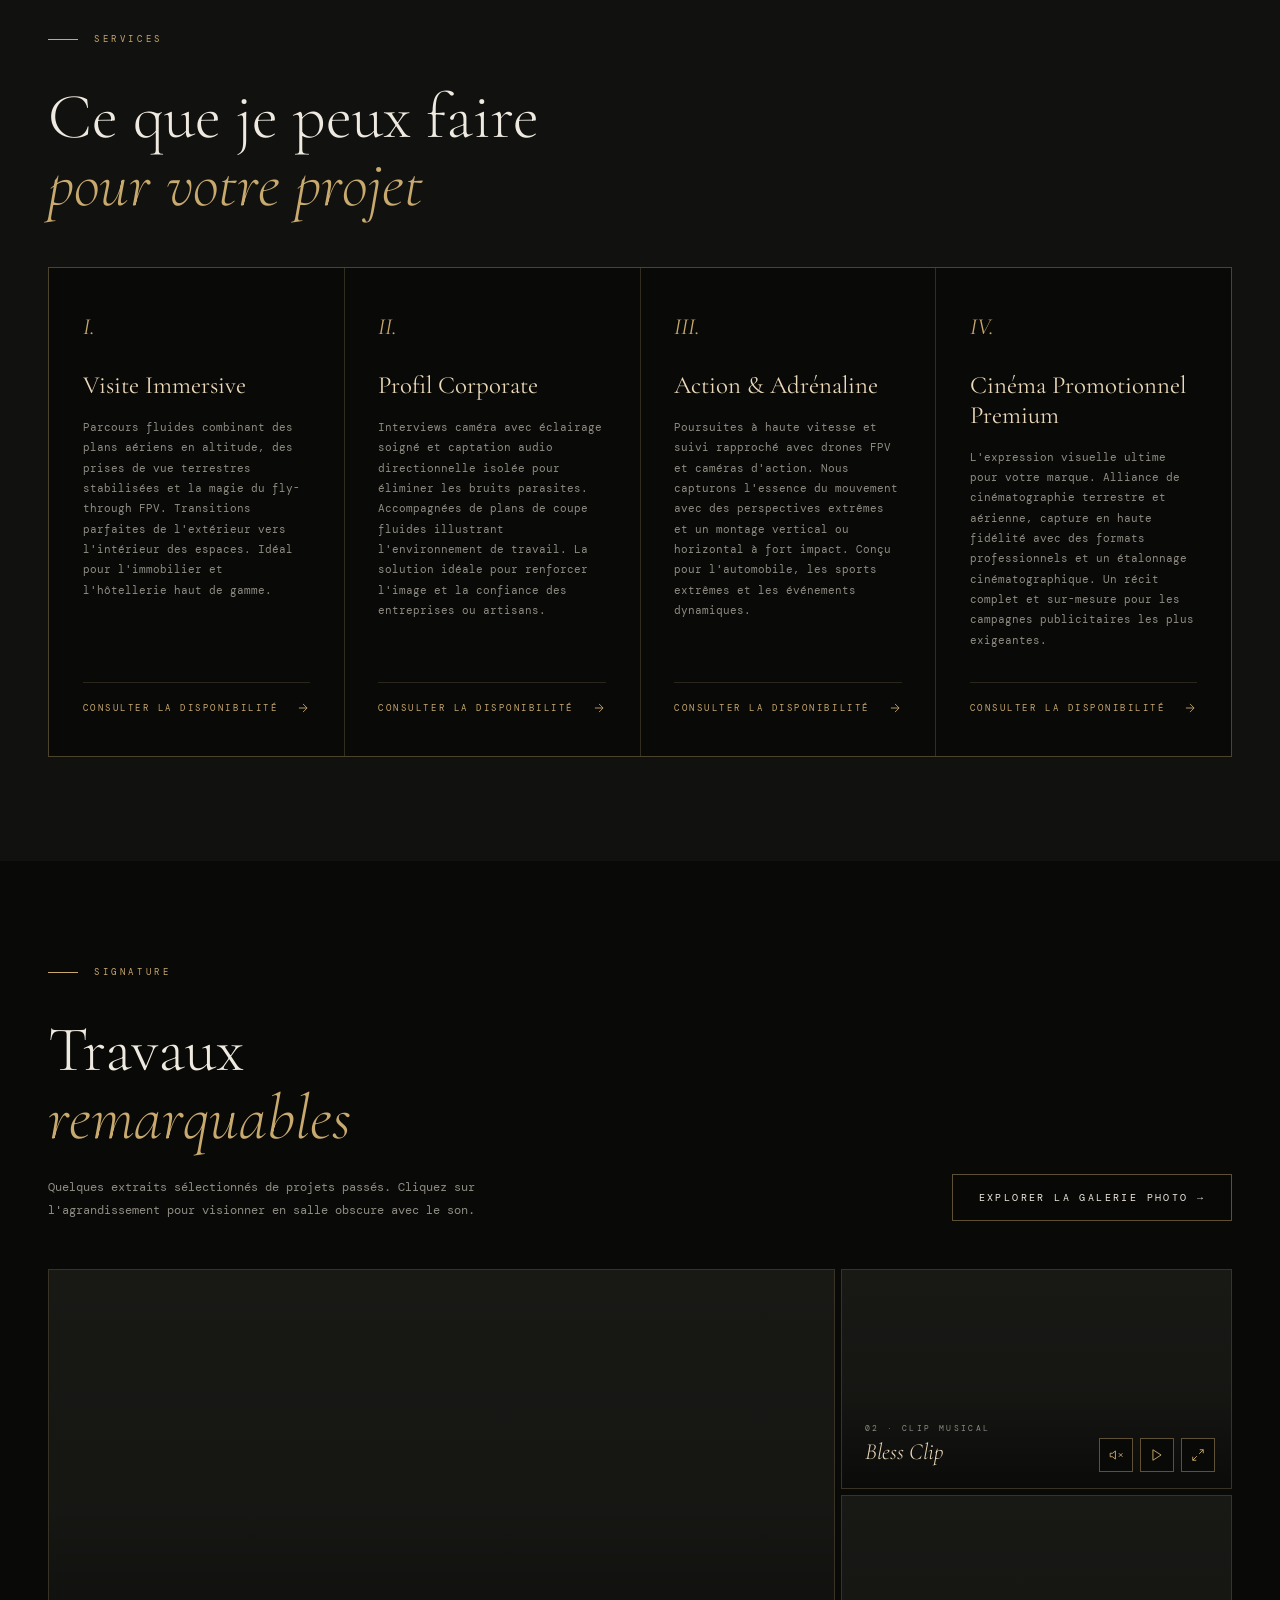
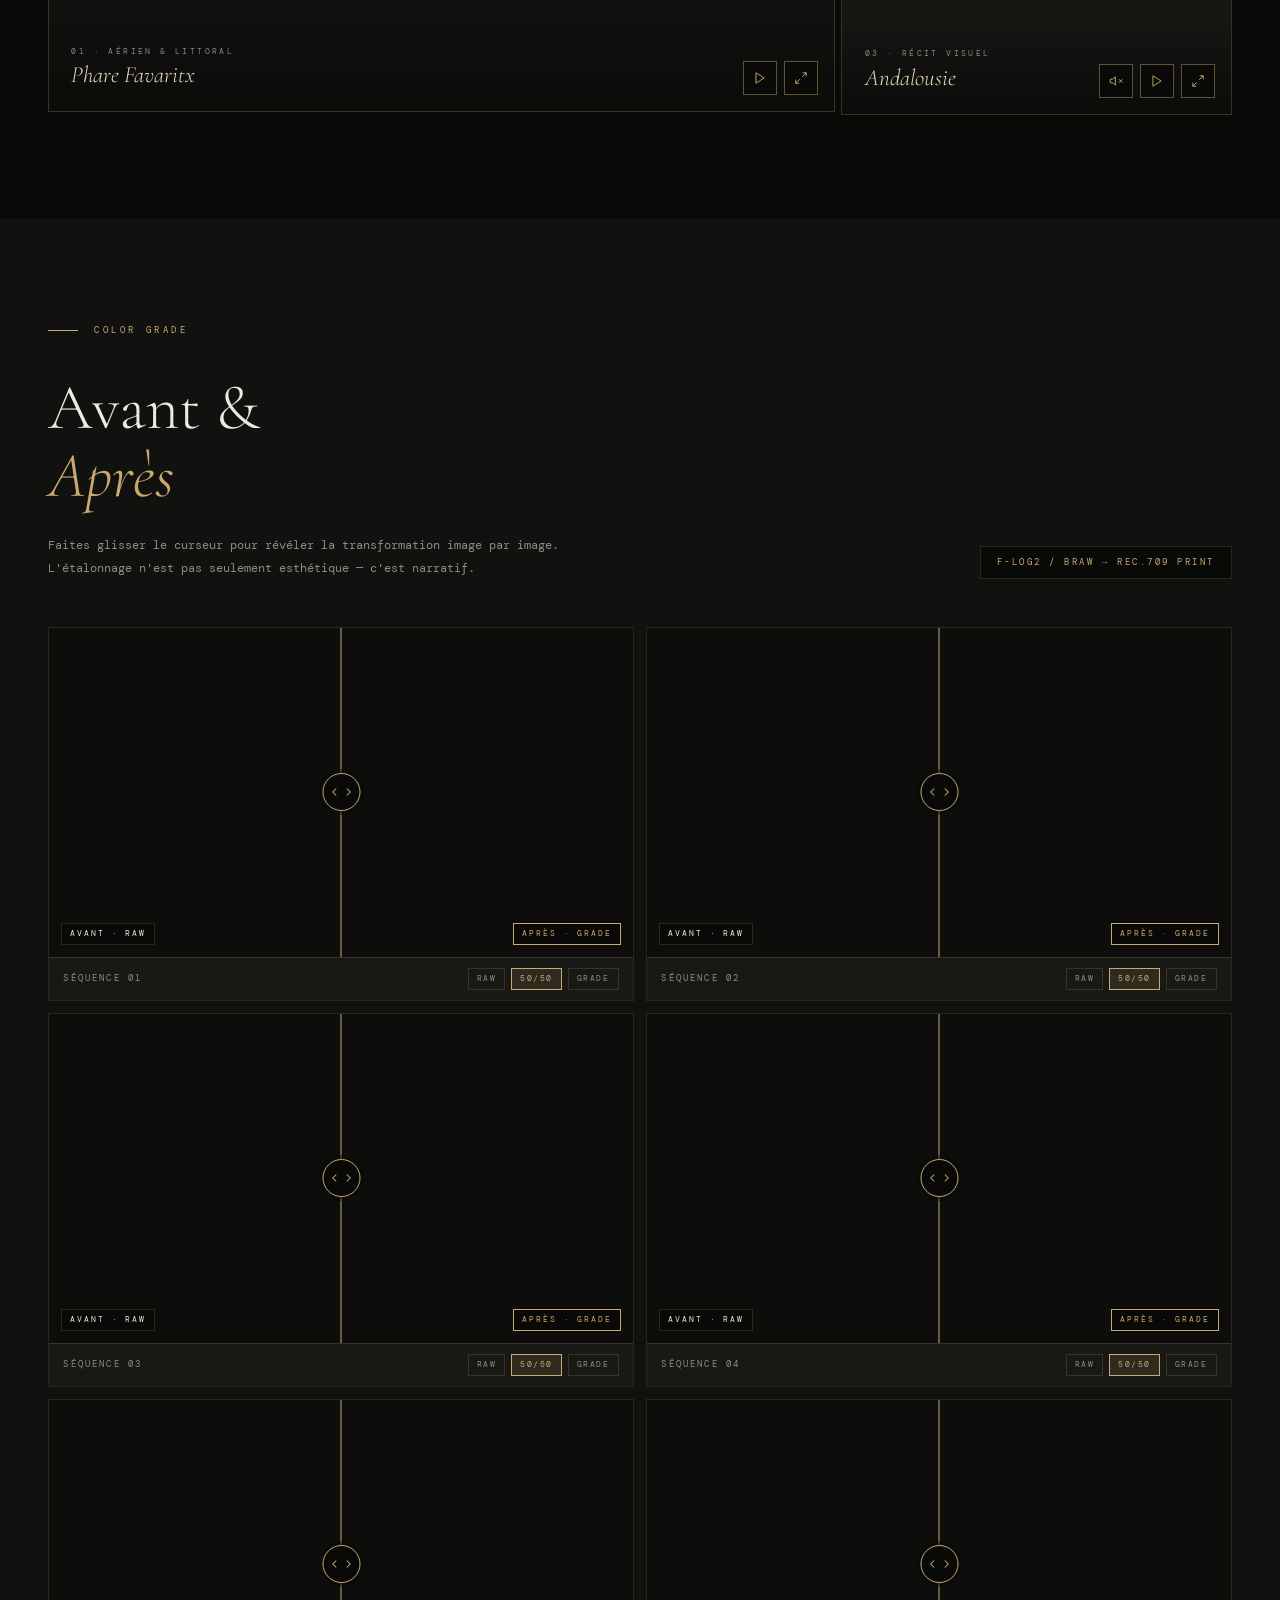
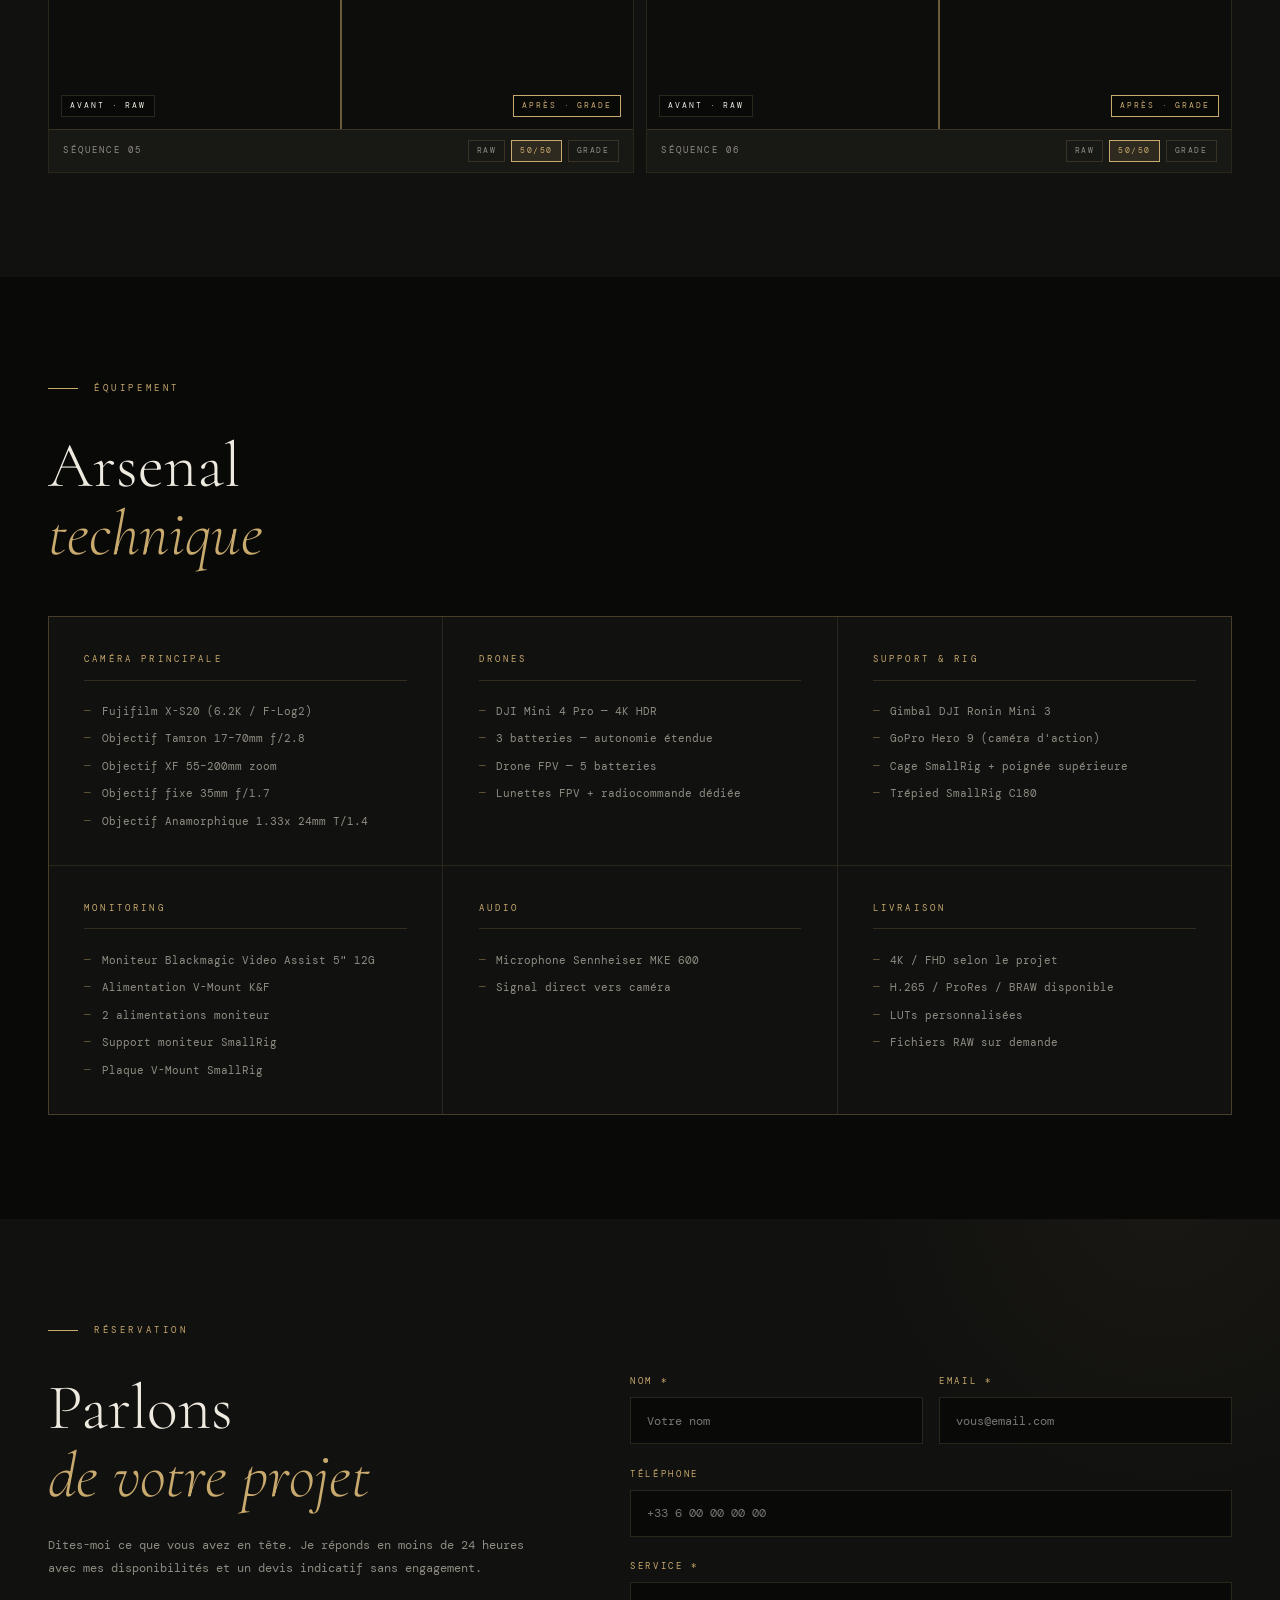
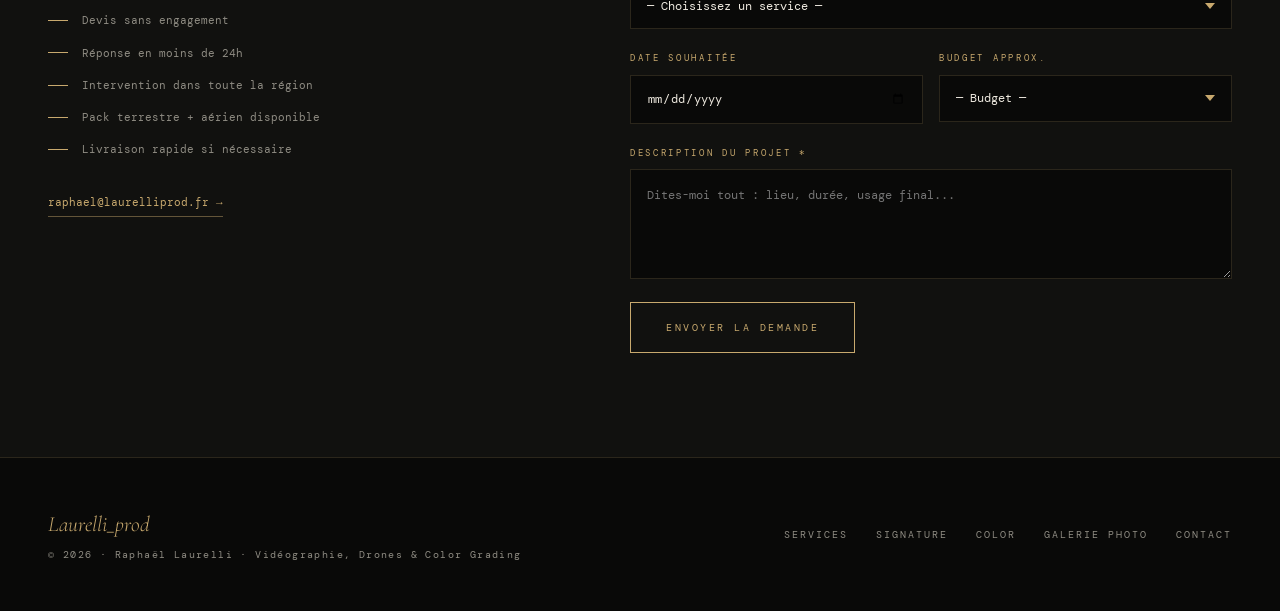
==== commit 585fc091: "Add files via upload" ====
--- a/index.html
+++ b/index.html
@@ -2,26 +2,31 @@
 <html lang="fr">
 <head>
 <meta charset="UTF-8">
-<meta name="viewport" content="width=device-width, initial-scale=1.0">
-<title>Portfolio — Laurelli_prod</title>
+<meta name="viewport" content="width=device-width, initial-scale=1, viewport-fit=cover">
+<title>Laurelli_prod — Vidéographe, Coloriste &amp; Monteur</title>
+<meta name="description" content="Portfolio de Raphaël Laurelli (Laurelli_prod). Cinématographie aérienne FPV &amp; drone, tournage terrestre, montage et étalonnage cinématographique.">
+<meta name="theme-color" content="#090908">
 <link rel="preconnect" href="https://fonts.googleapis.com">
+<link rel="preconnect" href="https://fonts.gstatic.com" crossorigin>
 <link href="https://fonts.googleapis.com/css2?family=Cormorant+Garamond:ital,wght@0,300;0,400;0,600;1,300;1,400&family=DM+Mono:wght@300;400&display=swap" rel="stylesheet">
 <link rel="stylesheet" href="style.css">
 </head>
 <body>
 
-<div class="cursor-glow" id="cursorGlow"></div>
+<div class="film-grain" aria-hidden="true"></div>
+<div id="reticle" aria-hidden="true"></div>
+<div class="scroll-progress" id="scrollProgress" aria-hidden="true"></div>
 
 <!-- NAV -->
-<nav>
-  <div class="nav-logo">Laurelli_prod</div>
+<nav class="site-nav" id="siteNav">
+  <a href="#hero" class="nav-logo">Laurelli_prod</a>
   <ul class="nav-links">
     <li><a href="#about">À propos</a></li>
     <li><a href="#services">Services</a></li>
     <li><a href="#gallery">Signature</a></li>
     <li><a href="#colorgrade">Color</a></li>
     <li><a href="#equipment">Équipement</a></li>
-    <li><a href="galerie.html">Galerie</a></li>
+    <li><a href="galerie.html">Galerie Photo</a></li>
   </ul>
   <div class="nav-right">
     <div class="lang-switcher">
@@ -32,465 +37,612 @@
       <a href="es.html">ES</a>
     </div>
     <a href="#booking" class="nav-cta">Réserver</a>
+    <button class="nav-burger" onclick="openDrawer()" aria-label="Ouvrir le menu">
+      <svg width="16" height="16" viewBox="0 0 24 24" fill="none" stroke="currentColor" stroke-width="1.5"><line x1="3" y1="7" x2="21" y2="7"/><line x1="3" y1="12" x2="21" y2="12"/><line x1="3" y1="17" x2="21" y2="17"/></svg>
+    </button>
   </div>
 </nav>
+
+<!-- MOBILE DRAWER -->
+<div class="mobile-drawer" id="mobileDrawer" aria-hidden="true">
+  <div class="mobile-drawer-top">
+    <span class="nav-logo">Laurelli_prod</span>
+    <button class="mobile-drawer-close" onclick="closeDrawer()" aria-label="Fermer le menu">
+      <svg width="16" height="16" viewBox="0 0 24 24" fill="none" stroke="currentColor" stroke-width="1.5"><line x1="18" y1="6" x2="6" y2="18"/><line x1="6" y1="6" x2="18" y2="18"/></svg>
+    </button>
+  </div>
+  <ul class="mobile-drawer-links">
+    <li><a href="#about">À propos</a></li>
+    <li><a href="#services">Services</a></li>
+    <li><a href="#gallery">Signature</a></li>
+    <li><a href="#colorgrade">Color Grading</a></li>
+    <li><a href="#equipment">Équipement</a></li>
+    <li><a href="galerie.html">Galerie Photo</a></li>
+    <li><a href="#booking">Réserver</a></li>
+  </ul>
+  <div class="mobile-drawer-footer">
+    <div class="lang-switcher">
+      <a href="index.html" class="active">FR</a>
+      <span>·</span>
+      <a href="en.html">EN</a>
+      <span>·</span>
+      <a href="es.html">ES</a>
+    </div>
+    <a href="mailto:raphael@laurelliprod.fr" style="font-size:10px;color:var(--accent);">raphael@laurelliprod.fr</a>
+  </div>
+</div>
 
 <!-- HERO -->
 <section id="hero">
-  <div class="hero-bg"></div>
-  <div class="hero-line"></div>
-  <div class="hero-eyebrow">Vidéographie · Drones · Color Grading</div>
-  <h1 class="hero-title">
-    Vidéographe<br>
-    <em>Coloriste &amp; Monteur</em>
-  </h1>
-  <p class="hero-sub">
-    Cinématographie aérienne et terrestre.<br>
-    Montage et étalonnage professionnels.<br>
-    Chaque frame, une décision.
-  </p>
-  <div class="hero-scroll">Défiler</div>
+  <div class="hero-media" aria-hidden="true">
+    <video class="hero-video" autoplay loop muted playsinline preload="metadata">
+      <source src="Fato.mp4" type="video/mp4">
+    </video>
+    <div class="hero-vignette"></div>
+  </div>
+
+  <div class="vf-frame" aria-hidden="true">
+    <span class="vf-corner tl"></span>
+    <span class="vf-corner tr"></span>
+    <span class="vf-corner bl"></span>
+    <span class="vf-corner br"></span>
+  </div>
+
+  <div class="hero-telemetry" aria-hidden="true">
+    <span class="rec-dot">REC</span>
+    <span>24.00 FPS</span>
+    <span>F-LOG2 · 6.2K</span>
+    <span id="heroTimecode">01:00:00:00</span>
+  </div>
+
+  <div class="hero-content">
+    <div class="hero-line"></div>
+    <div class="hero-eyebrow">Vidéographie · Drones · Color Grading</div>
+    <h1 class="hero-title">
+      Vidéographe<br>
+      <em>Coloriste &amp; Monteur</em>
+    </h1>
+    <div class="hero-bottom">
+      <p class="hero-sub">
+        Cinématographie aérienne et terrestre.<br>
+        Montage et étalonnage professionnels.<br>
+        Chaque frame, une décision.
+      </p>
+      <div class="hero-actions">
+        <a href="#gallery" class="btn-primary">
+          <span>Découvrir les films</span>
+          <svg width="13" height="13" viewBox="0 0 24 24" fill="none" stroke="currentColor" stroke-width="1.6"><line x1="5" y1="12" x2="19" y2="12"/><polyline points="12 5 19 12 12 19"/></svg>
+        </a>
+        <a href="galerie.html" class="btn-ghost">Galerie Photo</a>
+      </div>
+    </div>
+  </div>
+
+  <div class="hero-scroll" aria-hidden="true">Défiler</div>
 </section>
 
 <!-- ABOUT -->
 <section id="about">
-  <div>
-    <div class="section-label">À propos</div>
-    <h2 class="section-title">Vision<br><em style="font-style:italic; color:var(--accent)">Globale</em></h2>
-    <p style="color:var(--muted); font-size:11px; line-height:1.9; margin-bottom:1.5rem;">
-      Je suis Raphaël Laurelli. J'opère à l'intersection entre la direction de la photographie traditionnelle et la cinématographie aérienne. Je maîtrise l'intégralité de l'écosystème visuel d'un projet : de la capture stabilisée au pilotage FPV de précision, jusqu'au montage et à l'étalonnage final.
-    </p>
-    <p style="color:var(--muted); font-size:11px; line-height:1.9;">
-      Cette vision globale me permet de maintenir une cohérence absolue dans l'image. Que je tourne au sol ou dans les airs, je structure chaque plan en pensant au montage et au color grading, garantissant un flux de travail optimal et une esthétique cinématographique à identité propre.
-    </p>
-  </div>
-  <div class="about-stats">
-    <div class="stat">
-      <span class="stat-num">Super35, 6.2K</span>
-      <span class="stat-label">CAPTEUR PRINCIPAL</span>
-    </div>
-    <div class="stat">
-      <span class="stat-num">10-Bit 4:2:2</span>
-      <span class="stat-label">PROFONDEUR DE COULEUR</span>
-    </div>
-    <div class="stat">
-      <span class="stat-num">Dji Mini 4 Pro &amp; FPV</span>
-      <span class="stat-label">PERSPECTIVE AÉRIENNE</span>
-    </div>
-    <div class="stat">
-      <span class="stat-num">FLOG2 &amp; BRAW</span>
-      <span class="stat-label">FLUX DE TRAVAIL</span>
+  <div class="section-inner about-grid">
+    <div class="reveal">
+      <div class="section-label">À propos</div>
+      <h2 class="section-title">Vision<br><em>Globale</em></h2>
+      <p class="about-copy">
+        Je suis Raphaël Laurelli. J'opère à l'intersection entre la direction de la photographie traditionnelle et la cinématographie aérienne. Je maîtrise l'intégralité de l'écosystème visuel d'un projet : de la capture stabilisée au pilotage FPV de précision, jusqu'au montage et à l'étalonnage final.
+      </p>
+      <p class="about-copy">
+        Cette vision globale me permet de maintenir une cohérence absolue dans l'image. Que je tourne au sol ou dans les airs, je structure chaque plan en pensant au montage et au color grading, garantissant un flux de travail optimal et une esthétique cinématographique à identité propre.
+      </p>
+    </div>
+    <div class="about-stats reveal">
+      <div class="stat">
+        <span class="stat-num">Super35 · 6.2K</span>
+        <span class="stat-label">Capteur Principal</span>
+      </div>
+      <div class="stat">
+        <span class="stat-num">10-Bit 4:2:2</span>
+        <span class="stat-label">Profondeur de Couleur</span>
+      </div>
+      <div class="stat">
+        <span class="stat-num">Mini 4 Pro &amp; FPV</span>
+        <span class="stat-label">Perspective Aérienne</span>
+      </div>
+      <div class="stat">
+        <span class="stat-num">F-Log2 &amp; BRAW</span>
+        <span class="stat-label">Flux de Travail</span>
+      </div>
     </div>
   </div>
 </section>
 
 <!-- SERVICES -->
 <section id="services">
-  <div class="section-label">Services</div>
-  <h2 class="section-title">Ce que je peux faire<br>pour votre projet</h2>
-
-  <div class="services-grid">
-    <div class="service-card">
-      <span class="service-icon">I.</span>
-      <div class="service-title">Visite Immersive</div>
-      <p class="service-desc">Parcours fluides combinant des plans aériens en altitude, des prises de vue terrestres stabilisées et la magie du fly-through FPV. Transitions parfaites de l'extérieur vers l'intérieur des espaces. Idéal pour l'immobilier et l'hôtellerie haut de gamme.</p>
-      <div class="service-price">Consulter la disponibilité →</div>
-    </div>
-    <div class="service-card">
-      <span class="service-icon">II.</span>
-      <div class="service-title">Profil Corporate</div>
-      <p class="service-desc">Interviews caméra avec éclairage soigné et captation audio directionnelle isolée pour éliminer les bruits parasites. Accompagnées de plans de coupe fluides illustrant l'environnement de travail. La solution idéale pour renforcer l'image et la confiance des entreprises ou artisans.</p>
-      <div class="service-price">Consulter la disponibilité →</div>
-    </div>
-    <div class="service-card">
-      <span class="service-icon">III.</span>
-      <div class="service-title">Action &amp; Adrénaline</div>
-      <p class="service-desc">Poursuites à haute vitesse et suivi rapproché avec drones FPV et caméras d'action. Nous capturons l'essence du mouvement avec des perspectives extrêmes et un montage vertical ou horizontal à fort impact. Conçu pour l'automobile, les sports extrêmes et les événements dynamiques.</p>
-      <div class="service-price">Consulter la disponibilité →</div>
-    </div>
-    <div class="service-card">
-      <span class="service-icon">IV.</span>
-      <div class="service-title">Cinéma Promotionnel Premium</div>
-      <p class="service-desc">L'expression visuelle ultime pour votre marque. Alliance de cinématographie terrestre et aérienne, capture en haute fidélité avec des formats professionnels et un étalonnage cinématographique. Un récit complet et sur-mesure pour les campagnes publicitaires les plus exigeantes.</p>
-      <div class="service-price">Consulter la disponibilité →</div>
+  <div class="section-inner">
+    <div class="section-label">Services</div>
+    <h2 class="section-title">Ce que je peux faire<br><em>pour votre projet</em></h2>
+
+    <div class="services-grid">
+      <div class="service-card reveal">
+        <div>
+          <span class="service-icon">I.</span>
+          <div class="service-title">Visite Immersive</div>
+          <p class="service-desc">Parcours fluides combinant des plans aériens en altitude, des prises de vue terrestres stabilisées et la magie du fly-through FPV. Transitions parfaites de l'extérieur vers l'intérieur des espaces. Idéal pour l'immobilier et l'hôtellerie haut de gamme.</p>
+        </div>
+        <button type="button" class="service-action" data-service-index="3">
+          <span>Consulter la disponibilité</span>
+          <svg width="14" height="14" viewBox="0 0 24 24" fill="none" stroke="currentColor" stroke-width="1.5"><line x1="5" y1="12" x2="19" y2="12"/><polyline points="12 5 19 12 12 19"/></svg>
+        </button>
+      </div>
+      <div class="service-card reveal">
+        <div>
+          <span class="service-icon">II.</span>
+          <div class="service-title">Profil Corporate</div>
+          <p class="service-desc">Interviews caméra avec éclairage soigné et captation audio directionnelle isolée pour éliminer les bruits parasites. Accompagnées de plans de coupe fluides illustrant l'environnement de travail. La solution idéale pour renforcer l'image et la confiance des entreprises ou artisans.</p>
+        </div>
+        <button type="button" class="service-action" data-service-index="1">
+          <span>Consulter la disponibilité</span>
+          <svg width="14" height="14" viewBox="0 0 24 24" fill="none" stroke="currentColor" stroke-width="1.5"><line x1="5" y1="12" x2="19" y2="12"/><polyline points="12 5 19 12 12 19"/></svg>
+        </button>
+      </div>
+      <div class="service-card reveal">
+        <div>
+          <span class="service-icon">III.</span>
+          <div class="service-title">Action &amp; Adrénaline</div>
+          <p class="service-desc">Poursuites à haute vitesse et suivi rapproché avec drones FPV et caméras d'action. Nous capturons l'essence du mouvement avec des perspectives extrêmes et un montage vertical ou horizontal à fort impact. Conçu pour l'automobile, les sports extrêmes et les événements dynamiques.</p>
+        </div>
+        <button type="button" class="service-action" data-service-index="3">
+          <span>Consulter la disponibilité</span>
+          <svg width="14" height="14" viewBox="0 0 24 24" fill="none" stroke="currentColor" stroke-width="1.5"><line x1="5" y1="12" x2="19" y2="12"/><polyline points="12 5 19 12 12 19"/></svg>
+        </button>
+      </div>
+      <div class="service-card reveal">
+        <div>
+          <span class="service-icon">IV.</span>
+          <div class="service-title">Cinéma Promotionnel Premium</div>
+          <p class="service-desc">L'expression visuelle ultime pour votre marque. Alliance de cinématographie terrestre et aérienne, capture en haute fidélité avec des formats professionnels et un étalonnage cinématographique. Un récit complet et sur-mesure pour les campagnes publicitaires les plus exigeantes.</p>
+        </div>
+        <button type="button" class="service-action" data-service-index="6">
+          <span>Consulter la disponibilité</span>
+          <svg width="14" height="14" viewBox="0 0 24 24" fill="none" stroke="currentColor" stroke-width="1.5"><line x1="5" y1="12" x2="19" y2="12"/><polyline points="12 5 19 12 12 19"/></svg>
+        </button>
+      </div>
     </div>
   </div>
 </section>
 
 <!-- GALLERY -->
 <section id="gallery">
-  <div class="section-label">Galerie</div>
-  <h2 class="section-title">Travaux<br><em style="font-style:italic; color:var(--accent)">remarquables</em></h2>
-  <p style="color:var(--muted); font-size:11px; margin-bottom:0; margin-top:-0.5rem;">Quelques extraits de projets passés</p>
-
-  <div class="gallery-grid">
-    
-    <div class="gallery-item">
-      <div class="gallery-placeholder" style="padding: 0; overflow: hidden;">
-        <video autoplay loop muted playsinline preload="none" style="width: 100%; height: 100%; object-fit: cover; pointer-events: none;">
-          <source src="Fato.mp4" type="video/mp4">
-        </video>
-      </div>
-      <div class="gallery-overlay"><span class="gallery-label">Phare Favaritx</span></div>
-    </div>
-    
-    <div class="gallery-item" style="position:relative;">
-      <div class="gallery-placeholder" style="padding:0; overflow:hidden; position:relative;">
-        <video id="vid1" loop muted autoplay playsinline preload="none"
-          style="width:100%;height:100%;object-fit:cover;">
-          <source src="https://pub-1edba0ea3a7d4b9d93a74c6401587957.r2.dev/Clip_plus_opti.mp4" type="video/mp4">
-        </video>
-        <div style="position:absolute;bottom:0.75rem;right:0.75rem;display:flex;gap:0.5rem;z-index:10;pointer-events:all;">
-          <button onclick="toggleMute('vid1', this)"
-            style="background:rgba(10,10,8,0.75);border:1px solid var(--accent);color:var(--accent);
-                   width:32px;height:32px;cursor:pointer;font-size:13px;display:flex;
-                   align-items:center;justify-content:center;transition:background 0.2s;"
-            title="Son">🔇</button>
-          <button onclick="goFullscreen('vid1')"
-            style="background:rgba(10,10,8,0.75);border:1px solid var(--accent);color:var(--accent);
-                   width:32px;height:32px;cursor:pointer;font-size:13px;display:flex;
-                   align-items:center;justify-content:center;transition:background 0.2s;"
-            title="Plein écran">⛶</button>
-        </div>
-      </div>
-    </div> <div class="gallery-item" style="position:relative;">
-      <div class="gallery-placeholder" style="padding:0; overflow:hidden; position:relative;">
-        <video id="vid2" loop muted autoplay playsinline preload="none"
-          style="width:100%;height:100%;object-fit:cover;">
-          <source src="https://pub-1edba0ea3a7d4b9d93a74c6401587957.r2.dev/AndalousiePageWeb.mp4" type="video/mp4">
-        </video>
-        <div style="position:absolute;bottom:0.75rem;right:0.75rem;display:flex;gap:0.5rem;z-index:10;pointer-events:all;">
-          <button onclick="toggleMute('vid2', this)"
-            style="background:rgba(10,10,8,0.75);border:1px solid var(--accent);color:var(--accent);
-                   width:32px;height:32px;cursor:pointer;font-size:13px;display:flex;
-                   align-items:center;justify-content:center;transition:background 0.2s;"
-            title="Son">🔇</button>
-          <button onclick="goFullscreen('vid2')"
-            style="background:rgba(10,10,8,0.75);border:1px solid var(--accent);color:var(--accent);
-                   width:32px;height:32px;cursor:pointer;font-size:13px;display:flex;
-                   align-items:center;justify-content:center;transition:background 0.2s;"
-            title="Plein écran">⛶</button>
-        </div>
-      </div>
-    </div> </div> </section>
+  <div class="section-inner">
+    <div class="gallery-header">
+      <div>
+        <div class="section-label">Signature</div>
+        <h2 class="section-title">Travaux<br><em>remarquables</em></h2>
+        <p class="section-lead">Quelques extraits sélectionnés de projets passés. Cliquez sur l'agrandissement pour visionner en salle obscure avec le son.</p>
+      </div>
+      <a href="galerie.html" class="btn-ghost">Explorer la Galerie Photo →</a>
+    </div>
+
+    <div class="gallery-grid">
+      <div class="gallery-item reveal">
+        <div class="gallery-media">
+          <video id="vid0" autoplay loop muted playsinline preload="metadata" data-autoplay-visible>
+            <source src="Fato.mp4" type="video/mp4">
+          </video>
+        </div>
+        <div class="gallery-overlay">
+          <div class="gallery-meta">
+            <span class="gallery-index">01 · Aérien &amp; Littoral</span>
+            <span class="gallery-label">Phare Favaritx</span>
+          </div>
+        </div>
+        <div class="video-controls">
+          <button type="button" class="vid-btn" onclick="openCinemaModal('Fato.mp4', 'Phare Favaritx')" title="Visionner en grand" aria-label="Visionner Phare Favaritx">
+            <svg width="14" height="14" viewBox="0 0 24 24" fill="none" stroke="currentColor" stroke-width="1.6"><polygon points="5 3 19 12 5 21 5 3"/></svg>
+          </button>
+          <button type="button" class="vid-btn" onclick="goFullscreen('vid0')" title="Plein écran" aria-label="Plein écran">
+            <svg width="14" height="14" viewBox="0 0 24 24" fill="none" stroke="currentColor" stroke-width="1.6"><polyline points="15 3 21 3 21 9"/><polyline points="9 21 3 21 3 15"/><line x1="21" y1="3" x2="14" y2="10"/><line x1="3" y1="21" x2="10" y2="14"/></svg>
+          </button>
+        </div>
+      </div>
+
+      <div class="gallery-item reveal">
+        <div class="gallery-media">
+          <video id="vid1" loop muted autoplay playsinline preload="metadata" data-autoplay-visible>
+            <source src="https://pub-1edba0ea3a7d4b9d93a74c6401587957.r2.dev/Clip_plus_opti.mp4" type="video/mp4">
+          </video>
+        </div>
+        <div class="gallery-overlay">
+          <div class="gallery-meta">
+            <span class="gallery-index">02 · Clip Musical</span>
+            <span class="gallery-label">Bless Clip</span>
+          </div>
+        </div>
+        <div class="video-controls">
+          <button type="button" class="vid-btn" onclick="toggleMute('vid1', this)" title="Son" aria-label="Activer ou couper le son" aria-pressed="false">
+            <svg width="14" height="14" viewBox="0 0 24 24" fill="none" stroke="currentColor" stroke-width="1.6"><path d="M11 5L6 9H2v6h4l5 4V5z"/><line x1="23" y1="9" x2="17" y2="15"/><line x1="17" y1="9" x2="23" y2="15"/></svg>
+          </button>
+          <button type="button" class="vid-btn" onclick="openCinemaModal('https://pub-1edba0ea3a7d4b9d93a74c6401587957.r2.dev/Clip_plus_opti.mp4', 'Bless Clip')" title="Visionner en grand" aria-label="Visionner Bless Clip">
+            <svg width="14" height="14" viewBox="0 0 24 24" fill="none" stroke="currentColor" stroke-width="1.6"><polygon points="5 3 19 12 5 21 5 3"/></svg>
+          </button>
+          <button type="button" class="vid-btn" onclick="goFullscreen('vid1')" title="Plein écran" aria-label="Plein écran">
+            <svg width="14" height="14" viewBox="0 0 24 24" fill="none" stroke="currentColor" stroke-width="1.6"><polyline points="15 3 21 3 21 9"/><polyline points="9 21 3 21 3 15"/><line x1="21" y1="3" x2="14" y2="10"/><line x1="3" y1="21" x2="10" y2="14"/></svg>
+          </button>
+        </div>
+      </div>
+
+      <div class="gallery-item reveal">
+        <div class="gallery-media">
+          <video id="vid2" loop muted autoplay playsinline preload="metadata" data-autoplay-visible>
+            <source src="https://pub-1edba0ea3a7d4b9d93a74c6401587957.r2.dev/AndalousiePageWeb.mp4" type="video/mp4">
+          </video>
+        </div>
+        <div class="gallery-overlay">
+          <div class="gallery-meta">
+            <span class="gallery-index">03 · Récit Visuel</span>
+            <span class="gallery-label">Andalousie</span>
+          </div>
+        </div>
+        <div class="video-controls">
+          <button type="button" class="vid-btn" onclick="toggleMute('vid2', this)" title="Son" aria-label="Activer ou couper le son" aria-pressed="false">
+            <svg width="14" height="14" viewBox="0 0 24 24" fill="none" stroke="currentColor" stroke-width="1.6"><path d="M11 5L6 9H2v6h4l5 4V5z"/><line x1="23" y1="9" x2="17" y2="15"/><line x1="17" y1="9" x2="23" y2="15"/></svg>
+          </button>
+          <button type="button" class="vid-btn" onclick="openCinemaModal('https://pub-1edba0ea3a7d4b9d93a74c6401587957.r2.dev/AndalousiePageWeb.mp4', 'Andalousie')" title="Visionner en grand" aria-label="Visionner Andalousie">
+            <svg width="14" height="14" viewBox="0 0 24 24" fill="none" stroke="currentColor" stroke-width="1.6"><polygon points="5 3 19 12 5 21 5 3"/></svg>
+          </button>
+          <button type="button" class="vid-btn" onclick="goFullscreen('vid2')" title="Plein écran" aria-label="Plein écran">
+            <svg width="14" height="14" viewBox="0 0 24 24" fill="none" stroke="currentColor" stroke-width="1.6"><polyline points="15 3 21 3 21 9"/><polyline points="9 21 3 21 3 15"/><line x1="21" y1="3" x2="14" y2="10"/><line x1="3" y1="21" x2="10" y2="14"/></svg>
+          </button>
+        </div>
+      </div>
+    </div>
+  </div>
+</section>
 
 <!-- COLOR GRADE -->
 <section id="colorgrade">
-  <div class="section-label">Color Grade</div>
-  <h2 class="section-title">Avant &amp;<br><em style="font-style:italic;color:var(--accent)">Après</em></h2>
-  <p style="color:var(--muted);font-size:11px;line-height:1.9;margin-bottom:0.5rem;max-width:500px;">
-    Faites glisser le curseur pour révéler la différence. L'étalonnage n'est pas seulement esthétique — c'est narratif.
-  </p>
-  <p style="color:rgba(200,169,110,0.5);font-size:10px;letter-spacing:0.1em;margin-bottom:2.5rem;">
-  </p>
-
-  <div class="compare-grid">
-    <!-- Slider 1 -->
-    <div class="compare-slider reveal" id="cs1">
-      <div class="layer layer-before" style="background:#111;">
-        <video autoplay loop muted playsinline preload="none"
-          style="position:absolute;inset:0;width:100%;height:100%;object-fit:cover;pointer-events:none;">
-          <source src="https://pub-1edba0ea3a7d4b9d93a74c6401587957.r2.dev/Grade1.mp4" type="video/mp4">
-        </video>
-      </div>
-      <div class="layer-after" id="cs1-after" style="background:#111;">
-        <div class="layer-after-inner" style="background:#111;">
-          <video autoplay loop muted playsinline preload="none"
-            style="position:absolute;inset:0;width:100%;height:100%;object-fit:cover;pointer-events:none;">
-            <source src="https://pub-1edba0ea3a7d4b9d93a74c6401587957.r2.dev/NonGrade1.mp4" type="video/mp4">
-          </video>
-        </div>
-      </div>
-      <div class="compare-divider" id="cs1-div" style="left:50%;">
-        <div class="compare-handle"><div class="handle-arrows">◀ ▶</div></div>
-      </div>
-      <div class="compare-badge-wrap">
-        <span class="compare-badge">Avant · RAW</span>
-        <span class="compare-badge after">Après · Grade</span>
-      </div>
-    </div>
-
-    <!-- Slider 2 -->
-    <div class="compare-slider reveal" id="cs2">
-      <div class="layer layer-before" style="background:#111;">
-        <video autoplay loop muted playsinline preload="none"
-          style="position:absolute;inset:0;width:100%;height:100%;object-fit:cover;pointer-events:none;">
-          <source src="https://pub-1edba0ea3a7d4b9d93a74c6401587957.r2.dev/Grade2.mp4" type="video/mp4">
-        </video>
-      </div>
-      <div class="layer-after" id="cs2-after" style="background:#111;">
-        <div class="layer-after-inner" style="background:#111;">
-          <video autoplay loop muted playsinline preload="none"
-            style="position:absolute;inset:0;width:100%;height:100%;object-fit:cover;pointer-events:none;">
-            <source src="https://pub-1edba0ea3a7d4b9d93a74c6401587957.r2.dev/NonGrade2.mp4" type="video/mp4">
-          </video>
-        </div>
-      </div>
-      <div class="compare-divider" id="cs2-div" style="left:50%;">
-        <div class="compare-handle"><div class="handle-arrows">◀ ▶</div></div>
-      </div>
-      <div class="compare-badge-wrap">
-        <span class="compare-badge">Avant · RAW</span>
-        <span class="compare-badge after">Après · Grade</span>
-      </div>
-    </div>
-
-    <!-- Slider 3 -->
-       <div class="compare-slider reveal" id="cs3">
-      <div class="layer layer-before" style="background:#111;">
-        <video autoplay loop muted playsinline preload="none"
-          style="position:absolute;inset:0;width:100%;height:100%;object-fit:cover;pointer-events:none;">
-          <source src="https://pub-1edba0ea3a7d4b9d93a74c6401587957.r2.dev/Grade3.mp4" type="video/mp4">
-        </video>
-      </div>
-      <div class="layer-after" id="cs3-after" style="background:#111;">
-        <div class="layer-after-inner" style="background:#111;">
-          <video autoplay loop muted playsinline preload="none"
-            style="position:absolute;inset:0;width:100%;height:100%;object-fit:cover;pointer-events:none;">
-            <source src="https://pub-1edba0ea3a7d4b9d93a74c6401587957.r2.dev/NonGrade3.mp4" type="video/mp4">
-          </video>
-        </div>
-      </div>
-      <div class="compare-divider" id="cs3-div" style="left:50%;">
-        <div class="compare-handle"><div class="handle-arrows">◀ ▶</div></div>
-      </div>
-      <div class="compare-badge-wrap">
-        <span class="compare-badge">Avant · RAW</span>
-        <span class="compare-badge after">Après · Grade</span>
-      </div>
-    </div>
-    
-    <!-- Slider 4 -->
-        <div class="compare-slider reveal" id="cs4">
-      <div class="layer layer-before" style="background:#111;">
-        <video autoplay loop muted playsinline preload="none"
-          style="position:absolute;inset:0;width:100%;height:100%;object-fit:cover;pointer-events:none;">
-          <source src="https://pub-1edba0ea3a7d4b9d93a74c6401587957.r2.dev/Grade4.mp4" type="video/mp4">
-        </video>
-      </div>
-      <div class="layer-after" id="cs4-after" style="background:#111;">
-        <div class="layer-after-inner" style="background:#111;">
-          <video autoplay loop muted playsinline preload="none"
-            style="position:absolute;inset:0;width:100%;height:100%;object-fit:cover;pointer-events:none;">
-            <source src="https://pub-1edba0ea3a7d4b9d93a74c6401587957.r2.dev/NonGrade4.mp4" type="video/mp4">
-          </video>
-        </div>
-      </div>
-      <div class="compare-divider" id="cs4-div" style="left:50%;">
-        <div class="compare-handle"><div class="handle-arrows">◀ ▶</div></div>
-      </div>
-      <div class="compare-badge-wrap">
-        <span class="compare-badge">Avant · RAW</span>
-        <span class="compare-badge after">Après · Grade</span>
-      </div>
-    </div>
-     <!-- Slider 5 -->
-        <div class="compare-slider reveal" id="cs5">
-      <div class="layer layer-before" style="background:#111;">
-        <video autoplay loop muted playsinline preload="none"
-          style="position:absolute;inset:0;width:100%;height:100%;object-fit:cover;pointer-events:none;">
-          <source src="https://pub-1edba0ea3a7d4b9d93a74c6401587957.r2.dev/Grade5.mp4" type="video/mp4">
-        </video>
-      </div>
-      <div class="layer-after" id="cs5-after" style="background:#111;">
-        <div class="layer-after-inner" style="background:#111;">
-          <video autoplay loop muted playsinline preload="none"
-            style="position:absolute;inset:0;width:100%;height:100%;object-fit:cover;pointer-events:none;">
-            <source src="https://pub-1edba0ea3a7d4b9d93a74c6401587957.r2.dev/NonGrade5.mp4" type="video/mp4">
-          </video>
-        </div>
-      </div>
-      <div class="compare-divider" id="cs5-div" style="left:50%;">
-        <div class="compare-handle"><div class="handle-arrows">◀ ▶</div></div>
-      </div>
-      <div class="compare-badge-wrap">
-        <span class="compare-badge">Avant · RAW</span>
-        <span class="compare-badge after">Après · Grade</span>
-      </div>
-    </div>
-     <!-- Slider 6 -->
-        <div class="compare-slider reveal" id="cs6">
-      <div class="layer layer-before" style="background:#111;">
-        <video autoplay loop muted playsinline preload="none"
-          style="position:absolute;inset:0;width:100%;height:100%;object-fit:cover;pointer-events:none;">
-          <source src="https://pub-1edba0ea3a7d4b9d93a74c6401587957.r2.dev/Grade6.mp4" type="video/mp4">
-        </video>
-      </div>
-      <div class="layer-after" id="cs6-after" style="background:#111;">
-        <div class="layer-after-inner" style="background:#111;">
-          <video autoplay loop muted playsinline preload="none"
-            style="position:absolute;inset:0;width:100%;height:100%;object-fit:cover;pointer-events:none;">
-            <source src="https://pub-1edba0ea3a7d4b9d93a74c6401587957.r2.dev/NonGrade6.mp4" type="video/mp4">
-          </video>
-        </div>
-      </div>
-      <div class="compare-divider" id="cs6-div" style="left:50%;">
-        <div class="compare-handle"><div class="handle-arrows">◀ ▶</div></div>
-      </div>
-      <div class="compare-badge-wrap">
-        <span class="compare-badge">Avant · RAW</span>
-        <span class="compare-badge after">Après · Grade</span>
-      </div>
-    </div>
+  <div class="section-inner">
+    <div class="compare-header">
+      <div>
+        <div class="section-label">Color Grade</div>
+        <h2 class="section-title">Avant &amp;<br><em>Après</em></h2>
+        <p class="section-lead">Faites glisser le curseur pour révéler la transformation image par image. L'étalonnage n'est pas seulement esthétique — c'est narratif.</p>
+      </div>
+      <div class="compare-spec-pill">F-Log2 / BRAW → Rec.709 Print</div>
+    </div>
+
+    <div class="compare-grid">
+      <!-- Slider 1 -->
+      <div class="compare-card reveal">
+        <div class="compare-slider" role="slider" tabindex="0" aria-label="Comparaison colorimétrique Scène 01" aria-valuemin="0" aria-valuemax="100" aria-valuenow="50">
+          <div class="layer layer-before">
+            <video loop muted playsinline preload="metadata"><source src="https://pub-1edba0ea3a7d4b9d93a74c6401587957.r2.dev/Grade1.mp4" type="video/mp4"></video>
+          </div>
+          <div class="layer-after">
+            <div class="layer-after-inner">
+              <video loop muted playsinline preload="metadata"><source src="https://pub-1edba0ea3a7d4b9d93a74c6401587957.r2.dev/NonGrade1.mp4" type="video/mp4"></video>
+            </div>
+          </div>
+          <div class="compare-divider" style="left:50%;"><div class="compare-handle"><svg width="14" height="14" viewBox="0 0 24 24" fill="none" stroke="currentColor" stroke-width="1.8"><polyline points="15 18 9 12 15 6"/></svg><svg width="14" height="14" viewBox="0 0 24 24" fill="none" stroke="currentColor" stroke-width="1.8"><polyline points="9 18 15 12 9 6"/></svg></div></div>
+          <div class="compare-badge-wrap"><span class="compare-badge">Avant · RAW</span><span class="compare-badge after">Après · Grade</span></div>
+        </div>
+        <div class="compare-toolbar">
+          <span class="compare-scene-name">Séquence 01</span>
+          <div class="compare-presets">
+            <button type="button" class="preset-btn" data-pct="98">RAW</button>
+            <button type="button" class="preset-btn active" data-pct="50">50/50</button>
+            <button type="button" class="preset-btn" data-pct="2">Grade</button>
+          </div>
+        </div>
+      </div>
+
+      <!-- Slider 2 -->
+      <div class="compare-card reveal">
+        <div class="compare-slider" role="slider" tabindex="0" aria-label="Comparaison colorimétrique Scène 02" aria-valuemin="0" aria-valuemax="100" aria-valuenow="50">
+          <div class="layer layer-before">
+            <video loop muted playsinline preload="metadata"><source src="https://pub-1edba0ea3a7d4b9d93a74c6401587957.r2.dev/Grade2.mp4" type="video/mp4"></video>
+          </div>
+          <div class="layer-after">
+            <div class="layer-after-inner">
+              <video loop muted playsinline preload="metadata"><source src="https://pub-1edba0ea3a7d4b9d93a74c6401587957.r2.dev/NonGrade2.mp4" type="video/mp4"></video>
+            </div>
+          </div>
+          <div class="compare-divider" style="left:50%;"><div class="compare-handle"><svg width="14" height="14" viewBox="0 0 24 24" fill="none" stroke="currentColor" stroke-width="1.8"><polyline points="15 18 9 12 15 6"/></svg><svg width="14" height="14" viewBox="0 0 24 24" fill="none" stroke="currentColor" stroke-width="1.8"><polyline points="9 18 15 12 9 6"/></svg></div></div>
+          <div class="compare-badge-wrap"><span class="compare-badge">Avant · RAW</span><span class="compare-badge after">Après · Grade</span></div>
+        </div>
+        <div class="compare-toolbar">
+          <span class="compare-scene-name">Séquence 02</span>
+          <div class="compare-presets">
+            <button type="button" class="preset-btn" data-pct="98">RAW</button>
+            <button type="button" class="preset-btn active" data-pct="50">50/50</button>
+            <button type="button" class="preset-btn" data-pct="2">Grade</button>
+          </div>
+        </div>
+      </div>
+
+      <!-- Slider 3 -->
+      <div class="compare-card reveal">
+        <div class="compare-slider" role="slider" tabindex="0" aria-label="Comparaison colorimétrique Scène 03" aria-valuemin="0" aria-valuemax="100" aria-valuenow="50">
+          <div class="layer layer-before">
+            <video loop muted playsinline preload="metadata"><source src="https://pub-1edba0ea3a7d4b9d93a74c6401587957.r2.dev/Grade3.mp4" type="video/mp4"></video>
+          </div>
+          <div class="layer-after">
+            <div class="layer-after-inner">
+              <video loop muted playsinline preload="metadata"><source src="https://pub-1edba0ea3a7d4b9d93a74c6401587957.r2.dev/NonGrade3.mp4" type="video/mp4"></video>
+            </div>
+          </div>
+          <div class="compare-divider" style="left:50%;"><div class="compare-handle"><svg width="14" height="14" viewBox="0 0 24 24" fill="none" stroke="currentColor" stroke-width="1.8"><polyline points="15 18 9 12 15 6"/></svg><svg width="14" height="14" viewBox="0 0 24 24" fill="none" stroke="currentColor" stroke-width="1.8"><polyline points="9 18 15 12 9 6"/></svg></div></div>
+          <div class="compare-badge-wrap"><span class="compare-badge">Avant · RAW</span><span class="compare-badge after">Après · Grade</span></div>
+        </div>
+        <div class="compare-toolbar">
+          <span class="compare-scene-name">Séquence 03</span>
+          <div class="compare-presets">
+            <button type="button" class="preset-btn" data-pct="98">RAW</button>
+            <button type="button" class="preset-btn active" data-pct="50">50/50</button>
+            <button type="button" class="preset-btn" data-pct="2">Grade</button>
+          </div>
+        </div>
+      </div>
+
+      <!-- Slider 4 -->
+      <div class="compare-card reveal">
+        <div class="compare-slider" role="slider" tabindex="0" aria-label="Comparaison colorimétrique Scène 04" aria-valuemin="0" aria-valuemax="100" aria-valuenow="50">
+          <div class="layer layer-before">
+            <video loop muted playsinline preload="metadata"><source src="https://pub-1edba0ea3a7d4b9d93a74c6401587957.r2.dev/Grade4.mp4" type="video/mp4"></video>
+          </div>
+          <div class="layer-after">
+            <div class="layer-after-inner">
+              <video loop muted playsinline preload="metadata"><source src="https://pub-1edba0ea3a7d4b9d93a74c6401587957.r2.dev/NonGrade4.mp4" type="video/mp4"></video>
+            </div>
+          </div>
+          <div class="compare-divider" style="left:50%;"><div class="compare-handle"><svg width="14" height="14" viewBox="0 0 24 24" fill="none" stroke="currentColor" stroke-width="1.8"><polyline points="15 18 9 12 15 6"/></svg><svg width="14" height="14" viewBox="0 0 24 24" fill="none" stroke="currentColor" stroke-width="1.8"><polyline points="9 18 15 12 9 6"/></svg></div></div>
+          <div class="compare-badge-wrap"><span class="compare-badge">Avant · RAW</span><span class="compare-badge after">Après · Grade</span></div>
+        </div>
+        <div class="compare-toolbar">
+          <span class="compare-scene-name">Séquence 04</span>
+          <div class="compare-presets">
+            <button type="button" class="preset-btn" data-pct="98">RAW</button>
+            <button type="button" class="preset-btn active" data-pct="50">50/50</button>
+            <button type="button" class="preset-btn" data-pct="2">Grade</button>
+          </div>
+        </div>
+      </div>
+
+      <!-- Slider 5 -->
+      <div class="compare-card reveal">
+        <div class="compare-slider" role="slider" tabindex="0" aria-label="Comparaison colorimétrique Scène 05" aria-valuemin="0" aria-valuemax="100" aria-valuenow="50">
+          <div class="layer layer-before">
+            <video loop muted playsinline preload="metadata"><source src="https://pub-1edba0ea3a7d4b9d93a74c6401587957.r2.dev/Grade5.mp4" type="video/mp4"></video>
+          </div>
+          <div class="layer-after">
+            <div class="layer-after-inner">
+              <video loop muted playsinline preload="metadata"><source src="https://pub-1edba0ea3a7d4b9d93a74c6401587957.r2.dev/NonGrade5.mp4" type="video/mp4"></video>
+            </div>
+          </div>
+          <div class="compare-divider" style="left:50%;"><div class="compare-handle"><svg width="14" height="14" viewBox="0 0 24 24" fill="none" stroke="currentColor" stroke-width="1.8"><polyline points="15 18 9 12 15 6"/></svg><svg width="14" height="14" viewBox="0 0 24 24" fill="none" stroke="currentColor" stroke-width="1.8"><polyline points="9 18 15 12 9 6"/></svg></div></div>
+          <div class="compare-badge-wrap"><span class="compare-badge">Avant · RAW</span><span class="compare-badge after">Après · Grade</span></div>
+        </div>
+        <div class="compare-toolbar">
+          <span class="compare-scene-name">Séquence 05</span>
+          <div class="compare-presets">
+            <button type="button" class="preset-btn" data-pct="98">RAW</button>
+            <button type="button" class="preset-btn active" data-pct="50">50/50</button>
+            <button type="button" class="preset-btn" data-pct="2">Grade</button>
+          </div>
+        </div>
+      </div>
+
+      <!-- Slider 6 -->
+      <div class="compare-card reveal">
+        <div class="compare-slider" role="slider" tabindex="0" aria-label="Comparaison colorimétrique Scène 06" aria-valuemin="0" aria-valuemax="100" aria-valuenow="50">
+          <div class="layer layer-before">
+            <video loop muted playsinline preload="metadata"><source src="https://pub-1edba0ea3a7d4b9d93a74c6401587957.r2.dev/Grade6.mp4" type="video/mp4"></video>
+          </div>
+          <div class="layer-after">
+            <div class="layer-after-inner">
+              <video loop muted playsinline preload="metadata"><source src="https://pub-1edba0ea3a7d4b9d93a74c6401587957.r2.dev/NonGrade6.mp4" type="video/mp4"></video>
+            </div>
+          </div>
+          <div class="compare-divider" style="left:50%;"><div class="compare-handle"><svg width="14" height="14" viewBox="0 0 24 24" fill="none" stroke="currentColor" stroke-width="1.8"><polyline points="15 18 9 12 15 6"/></svg><svg width="14" height="14" viewBox="0 0 24 24" fill="none" stroke="currentColor" stroke-width="1.8"><polyline points="9 18 15 12 9 6"/></svg></div></div>
+          <div class="compare-badge-wrap"><span class="compare-badge">Avant · RAW</span><span class="compare-badge after">Après · Grade</span></div>
+        </div>
+        <div class="compare-toolbar">
+          <span class="compare-scene-name">Séquence 06</span>
+          <div class="compare-presets">
+            <button type="button" class="preset-btn" data-pct="98">RAW</button>
+            <button type="button" class="preset-btn active" data-pct="50">50/50</button>
+            <button type="button" class="preset-btn" data-pct="2">Grade</button>
+          </div>
+        </div>
+      </div>
+    </div>
+  </div>
 </section>
 
 <!-- EQUIPMENT -->
 <section id="equipment">
-  <div class="section-label">Équipement</div>
-  <h2 class="section-title">Arsenal<br><em style="font-style:italic; color:var(--accent)">technique</em></h2>
-
-  <div class="equipment-grid">
-    <div class="equip-category">
-      <div class="equip-cat-title">Caméra Principale</div>
-      <ul class="equip-list">
-        <li>Fujifilm X-S20 (4K / F-Log2)</li>
-        <li>Objectif Tamron 17–70mm f/2.8</li>
-        <li>Objectif XF 55–200mm zoom</li>
-        <li>Objectif fixe 35mm f/1.7</li>
-        <li>Objectif Anamorphique 1.33 24mm T/1.4</li>
-      </ul>
-    </div>
-    <div class="equip-category">
-      <div class="equip-cat-title">Drones</div>
-      <ul class="equip-list">
-        <li>DJI Mini 4 Pro — 4K HDR</li>
-        <li>3 batteries — autonomie étendue</li>
-        <li>Drone FPV — 5 batteries</li>
-        <li>Lunettes FPV + radiocommande dédiée</li>
-      </ul>
-    </div>
-    <div class="equip-category">
-      <div class="equip-cat-title">Support &amp; Rig</div>
-      <ul class="equip-list">
-        <li>Gimbal DJI Ronin Mini 3</li>
-        <li>GoPro Hero 9 (caméra d'action)</li>
-        <li>Cage SmallRig + poignée supérieure</li>
-        <li>Trépied SmallRig C180</li>
-      </ul>
-    </div>
-    <div class="equip-category">
-      <div class="equip-cat-title">Support</div>
-      <ul class="equip-list">
-        <li>Moniteur Blackmagic Video Assist 5" 12G</li>
-        <li>Alimentation V-Mount K&amp;F</li>
-        <li>2 Alimentations moniteur</li>
-        <li>Support moniteur SmallRig</li>
-        <li>Plaque V-Mount SmallRig</li>
-      </ul>
-    </div>
-    <div class="equip-category">
-      <div class="equip-cat-title">Audio</div>
-      <ul class="equip-list">
-        <li>Microphone Sennheiser MKE 600</li>
-        <li>Signal direct vers caméra</li>
-      </ul>
-    </div>
-    <div class="equip-category">
-      <div class="equip-cat-title">Livraison</div>
-      <ul class="equip-list">
-        <li>4K / FHD selon le projet</li>
-        <li>H.265 / ProRes disponible</li>
-        <li>LUTs personnalisées</li>
-        <li>Fichiers RAW sur demande</li>
-      </ul>
+  <div class="section-inner">
+    <div class="section-label">Équipement</div>
+    <h2 class="section-title">Arsenal<br><em>technique</em></h2>
+
+    <div class="equipment-grid">
+      <div class="equip-category reveal">
+        <div class="equip-cat-title">Caméra Principale</div>
+        <ul class="equip-list">
+          <li>Fujifilm X-S20 (6.2K / F-Log2)</li>
+          <li>Objectif Tamron 17–70mm f/2.8</li>
+          <li>Objectif XF 55–200mm zoom</li>
+          <li>Objectif fixe 35mm f/1.7</li>
+          <li>Objectif Anamorphique 1.33x 24mm T/1.4</li>
+        </ul>
+      </div>
+      <div class="equip-category reveal">
+        <div class="equip-cat-title">Drones</div>
+        <ul class="equip-list">
+          <li>DJI Mini 4 Pro — 4K HDR</li>
+          <li>3 batteries — autonomie étendue</li>
+          <li>Drone FPV — 5 batteries</li>
+          <li>Lunettes FPV + radiocommande dédiée</li>
+        </ul>
+      </div>
+      <div class="equip-category reveal">
+        <div class="equip-cat-title">Support &amp; Rig</div>
+        <ul class="equip-list">
+          <li>Gimbal DJI Ronin Mini 3</li>
+          <li>GoPro Hero 9 (caméra d'action)</li>
+          <li>Cage SmallRig + poignée supérieure</li>
+          <li>Trépied SmallRig C180</li>
+        </ul>
+      </div>
+      <div class="equip-category reveal">
+        <div class="equip-cat-title">Monitoring</div>
+        <ul class="equip-list">
+          <li>Moniteur Blackmagic Video Assist 5" 12G</li>
+          <li>Alimentation V-Mount K&amp;F</li>
+          <li>2 alimentations moniteur</li>
+          <li>Support moniteur SmallRig</li>
+          <li>Plaque V-Mount SmallRig</li>
+        </ul>
+      </div>
+      <div class="equip-category reveal">
+        <div class="equip-cat-title">Audio</div>
+        <ul class="equip-list">
+          <li>Microphone Sennheiser MKE 600</li>
+          <li>Signal direct vers caméra</li>
+        </ul>
+      </div>
+      <div class="equip-category reveal">
+        <div class="equip-cat-title">Livraison</div>
+        <ul class="equip-list">
+          <li>4K / FHD selon le projet</li>
+          <li>H.265 / ProRes / BRAW disponible</li>
+          <li>LUTs personnalisées</li>
+          <li>Fichiers RAW sur demande</li>
+        </ul>
+      </div>
     </div>
   </div>
 </section>
 
 <!-- BOOKING -->
 <section id="booking">
-  <div class="section-label">Réservation</div>
-  <div class="booking-layout">
-    <div class="booking-info reveal">
-      <h2 class="section-title" style="font-size:2.5rem;">Parlons<br><em style="font-style:italic;color:var(--accent)">de votre projet</em></h2>
-      <p>Dites-moi ce que vous avez en tête. Je réponds en moins de 24 heures avec les disponibilités et un devis indicatif sans engagement.</p>
-      <ul>
-        <li>Devis sans engagement</li>
-        <li>Réponse en moins de 24h</li>
-        <li>Intervention dans toute la région</li>
-        <li>Pack terrestre + aérien disponible</li>
-        <li>Livraison rapide si nécessaire</li>
-      </ul>
-    </div>
-    <div class="reveal">
-      <form class="booking-form" id="bookingForm">
-        <div class="form-row">
+  <div class="section-inner">
+    <div class="section-label">Réservation</div>
+    <div class="booking-layout">
+      <div class="booking-info reveal">
+        <h2 class="section-title">Parlons<br><em>de votre projet</em></h2>
+        <p>Dites-moi ce que vous avez en tête. Je réponds en moins de 24 heures avec mes disponibilités et un devis indicatif sans engagement.</p>
+        <ul>
+          <li>Devis sans engagement</li>
+          <li>Réponse en moins de 24h</li>
+          <li>Intervention dans toute la région</li>
+          <li>Pack terrestre + aérien disponible</li>
+          <li>Livraison rapide si nécessaire</li>
+        </ul>
+        <a href="mailto:raphael@laurelliprod.fr" class="booking-direct">raphael@laurelliprod.fr →</a>
+      </div>
+      <div class="reveal">
+        <form class="booking-form" id="bookingForm">
+          <div class="form-row">
+            <div class="form-group">
+              <label for="f-name">Nom *</label>
+              <input type="text" id="f-name" name="nom" placeholder="Votre nom" required>
+            </div>
+            <div class="form-group">
+              <label for="f-email">Email *</label>
+              <input type="email" id="f-email" name="email" placeholder="vous@email.com" required>
+            </div>
+          </div>
           <div class="form-group">
-            <label for="f-name">Nom *</label>
-            <input type="text" id="f-name" name="nom" placeholder="Votre nom" required>
+            <label for="f-phone">Téléphone</label>
+            <input type="tel" id="f-phone" name="telephone" placeholder="+33 6 00 00 00 00">
           </div>
           <div class="form-group">
-            <label for="f-email">Email *</label>
-            <input type="email" id="f-email" name="email" placeholder="vous@email.com" required>
-          </div>
-        </div>
-        <div class="form-group">
-          <label for="f-phone">Téléphone</label>
-          <input type="tel" id="f-phone" name="telephone" placeholder="+33 6 00 00 00 00">
-        </div>
-        <div class="form-group">
-          <label for="f-service">Service *</label>
-          <select id="f-service" name="service" required>
-            <option value="">— Choisissez un service —</option>
-            <option>Vidéographie Terrestre</option>
-            <option>Cinématographie Aérienne (Mini 4 Pro)</option>
-            <option>FPV Dynamique</option>
-            <option>Montage &amp; Post-production</option>
-            <option>Color Grading</option>
-            <option>Pack Production Complète</option>
-          </select>
-        </div>
-        <div class="form-row">
+            <label for="f-service">Service *</label>
+            <select id="f-service" name="service" required>
+              <option value="">— Choisissez un service —</option>
+              <option>Vidéographie Terrestre</option>
+              <option>Cinématographie Aérienne (Mini 4 Pro)</option>
+              <option>FPV Dynamique</option>
+              <option>Montage &amp; Post-production</option>
+              <option>Color Grading</option>
+              <option>Pack Production Complète</option>
+            </select>
+          </div>
+          <div class="form-row">
+            <div class="form-group">
+              <label for="f-date">Date souhaitée</label>
+              <input type="date" id="f-date" name="date">
+            </div>
+            <div class="form-group">
+              <label for="f-budget">Budget approx.</label>
+              <select id="f-budget" name="budget">
+                <option value="">— Budget —</option>
+                <option>Moins de 500 €</option>
+                <option>500 – 1 000 €</option>
+                <option>1 000 – 2 500 €</option>
+                <option>2 500 – 5 000 €</option>
+                <option>Plus de 5 000 €</option>
+              </select>
+            </div>
+          </div>
           <div class="form-group">
-            <label for="f-date">Date souhaitée</label>
-            <input type="date" id="f-date" name="date">
-          </div>
-          <div class="form-group">
-            <label for="f-budget">Budget approx.</label>
-            <select id="f-budget" name="budget">
-              <option value="">— Budget —</option>
-              <option>Moins de 500 €</option>
-              <option>500 – 1 000 €</option>
-              <option>1 000 – 2 500 €</option>
-              <option>2 500 – 5 000 €</option>
-              <option>Plus de 5 000 €</option>
-            </select>
-          </div>
-        </div>
-        <div class="form-group">
-          <label for="f-msg">Description du projet *</label>
-          <textarea id="f-msg" name="description" placeholder="Dites-moi tout : lieu, durée, usage final..." required></textarea>
-        </div>
-        <input type="text" name="_gotcha" style="display:none">
-        <input type="hidden" name="_subject" value="Nouvelle demande de réservation — Laurelli_prod">
-        <button type="submit" class="btn-submit" id="submitBtn"
-          data-sending="Envoi en cours..."
-          data-send="Envoyer la demande"><span>Envoyer la demande</span></button>
-        <div class="form-status" id="formStatus"></div>
-      </form>
+            <label for="f-msg">Description du projet *</label>
+            <textarea id="f-msg" name="description" placeholder="Dites-moi tout : lieu, durée, usage final..." required></textarea>
+          </div>
+          <input type="text" name="_gotcha" style="display:none">
+          <input type="hidden" name="_subject" value="Nouvelle demande de réservation — Laurelli_prod">
+          <button type="submit" class="btn-submit" id="submitBtn"
+            data-sending="Envoi en cours..."
+            data-send="Envoyer la demande"><span>Envoyer la demande</span></button>
+          <div class="form-status" id="formStatus"></div>
+        </form>
+      </div>
     </div>
   </div>
 </section>
 
 <!-- FOOTER -->
-<footer>
-  <div class="foot-logo">Frame &amp; Flight</div>
-  <p>© 2025 · Vidéographie professionnelle</p>
-  <nav>
-    <a href="#services">Services</a>
-    <a href="#gallery">Galerie</a>
-    <a href="#booking">Contact</a>
-  </nav>
+<footer class="site-footer">
+  <div class="footer-inner">
+    <div class="foot-brand">
+      <div class="foot-logo">Laurelli_prod</div>
+      <p class="foot-meta">© 2026 · Raphaël Laurelli · Vidéographie, Drones &amp; Color Grading</p>
+    </div>
+    <div class="footer-links">
+      <a href="#services">Services</a>
+      <a href="#gallery">Signature</a>
+      <a href="#colorgrade">Color</a>
+      <a href="galerie.html">Galerie Photo</a>
+      <a href="#booking">Contact</a>
+    </div>
+  </div>
 </footer>
 
+<!-- CINEMA LIGHTBOX MODAL -->
+<div class="modal-overlay" id="cinemaModal" role="dialog" aria-modal="true" aria-labelledby="cinemaModalTitle">
+  <div class="cinema-modal-box">
+    <div class="cinema-modal-bar">
+      <span class="cinema-modal-title" id="cinemaModalTitle">Projection</span>
+      <button type="button" class="cinema-modal-close" onclick="closeCinemaModal()" aria-label="Fermer la projection">
+        <svg width="16" height="16" viewBox="0 0 24 24" fill="none" stroke="currentColor" stroke-width="1.6"><line x1="18" y1="6" x2="6" y2="18"/><line x1="6" y1="6" x2="18" y2="18"/></svg>
+      </button>
+    </div>
+    <video id="cinemaModalVideo" class="cinema-modal-video" controls playsinline></video>
+  </div>
+</div>
+
 <!-- MODAL SUCCESS -->
-<div class="modal-overlay" id="modal">
+<div class="modal-overlay" id="modal" role="dialog" aria-modal="true">
   <div class="modal">
-    <button class="modal-close" onclick="closeModal()">✕</button>
-    <span class="modal-icon">✓</span>
+    <button type="button" class="modal-close" onclick="closeModal()" aria-label="Fermer">
+      <svg width="15" height="15" viewBox="0 0 24 24" fill="none" stroke="currentColor" stroke-width="1.6"><line x1="18" y1="6" x2="6" y2="18"/><line x1="6" y1="6" x2="18" y2="18"/></svg>
+    </button>
+    <span class="modal-icon">
+      <svg width="18" height="18" viewBox="0 0 24 24" fill="none" stroke="currentColor" stroke-width="1.8"><polyline points="20 6 9 17 4 12"/></svg>
+    </span>
     <h3>Demande envoyée</h3>
     <p>Merci pour votre message. J'ai bien reçu votre demande et vous répondrai avec mes disponibilités et un devis indicatif en moins de 24 heures.</p>
-    <button class="btn-submit" onclick="closeModal()"><span>Fermer</span></button>
+    <button type="button" class="btn-submit" onclick="closeModal()"><span>Fermer</span></button>
   </div>
 </div>
 
--- a/style.css
+++ b/style.css
@@ -1,23 +1,39 @@
 /* ============================================================
-   LAURELLI_PROD — Shared Stylesheet
-   Utilisé par : index.html (FR) · en.html · es.html
+   LAURELLI_PROD — Cinema & Color Grading Portfolio Stylesheet
+   Shared by: index.html (FR) · en.html (EN) · es.html (ES)
    ============================================================ */
 
 :root {
-  --bg: #0a0a08;
-  --surface: #111110;
-  --surface2: #1a1a18;
+  --bg: #090908;
+  --surface: #11110f;
+  --surface2: #181815;
+  --surface3: #20201c;
   --accent: #c8a96e;
-  --accent2: #e8d5b0;
-  --text: #f0ece4;
-  --muted: #8a8880;
-  --border: rgba(200,169,110,0.2);
-  --font-display: 'Cormorant Garamond', serif;
-  --font-mono: 'DM Mono', monospace;
-}
-
-* { margin: 0; padding: 0; box-sizing: border-box; }
-html { scroll-behavior: smooth; }
+  --accent-soft: rgba(200, 169, 110, 0.12);
+  --accent2: #ead8b8;
+  --text: #efeae0;
+  --muted: #8f8c83;
+  --border: rgba(200, 169, 110, 0.18);
+  --border-strong: rgba(200, 169, 110, 0.45);
+  --font-display: 'Cormorant Garamond', Georgia, serif;
+  --font-mono: 'DM Mono', ui-monospace, monospace;
+  --ease: cubic-bezier(0.76, 0, 0.24, 1);
+  --ease-out: cubic-bezier(0.22, 1, 0.36, 1);
+}
+
+*,
+*::before,
+*::after {
+  margin: 0;
+  padding: 0;
+  box-sizing: border-box;
+  -webkit-tap-highlight-color: transparent;
+}
+
+html {
+  scroll-behavior: smooth;
+  background: var(--bg);
+}
 
 body {
   background: var(--bg);
@@ -25,26 +41,219 @@
   font-family: var(--font-mono);
   font-size: 13px;
   line-height: 1.7;
-  cursor: crosshair;
-}
-
-a { color: inherit; text-decoration: none; }
-
-/* ── LANGUAGE SWITCHER ── */
+  overflow-x: hidden;
+  -webkit-font-smoothing: antialiased;
+  -moz-osx-font-smoothing: grayscale;
+}
+
+a {
+  color: inherit;
+  text-decoration: none;
+}
+
+button {
+  font: inherit;
+  color: inherit;
+  background: none;
+  border: 0;
+  cursor: pointer;
+}
+
+:focus-visible {
+  outline: 1px solid var(--accent);
+  outline-offset: 3px;
+}
+
+/* ── FILM GRAIN OVERLAY ── */
+.film-grain {
+  position: fixed;
+  inset: 0;
+  z-index: 400;
+  pointer-events: none;
+  opacity: 0.055;
+  mix-blend-mode: overlay;
+  background-image: url("data:image/svg+xml,%3Csvg xmlns='http://www.w3.org/2000/svg' width='160' height='160'%3E%3Cfilter id='n'%3E%3CfeTurbulence type='fractalNoise' baseFrequency='.85' numOctaves='2' stitchTiles='stitch'/%3E%3C/filter%3E%3Crect width='100%25' height='100%25' filter='url(%23n)'/%3E%3C/svg%3E");
+}
+
+/* ── OPTICAL RETICLE (DESKTOP FINE POINTER) ── */
+@media (hover: hover) and (pointer: fine) {
+  body {
+    cursor: crosshair;
+  }
+
+  #reticle {
+    position: fixed;
+    top: 0;
+    left: 0;
+    width: 34px;
+    height: 34px;
+    margin-left: -17px;
+    margin-top: -17px;
+    border: 1px solid rgba(200, 169, 110, 0.55);
+    border-radius: 50%;
+    pointer-events: none;
+    z-index: 450;
+    opacity: 0;
+    transition:
+      width 0.3s var(--ease-out),
+      height 0.3s var(--ease-out),
+      margin 0.3s var(--ease-out),
+      border-color 0.25s ease,
+      background-color 0.25s ease,
+      opacity 0.25s ease;
+    will-change: transform;
+  }
+
+  #reticle::before {
+    content: '';
+    position: absolute;
+    top: 50%;
+    left: 50%;
+    width: 3px;
+    height: 3px;
+    margin: -1.5px 0 0 -1.5px;
+    border-radius: 50%;
+    background: var(--accent);
+  }
+
+  #reticle.visible {
+    opacity: 1;
+  }
+
+  #reticle.hover {
+    width: 52px;
+    height: 52px;
+    margin-left: -26px;
+    margin-top: -26px;
+    border-color: var(--accent);
+    background-color: rgba(200, 169, 110, 0.06);
+  }
+
+  #reticle.down {
+    width: 24px;
+    height: 24px;
+    margin-left: -12px;
+    margin-top: -12px;
+    border-color: var(--accent2);
+  }
+}
+
+@media (hover: none), (pointer: coarse) {
+  #reticle {
+    display: none !important;
+  }
+}
+
+/* ── SCROLL PROGRESS HAIRLINE ── */
+.scroll-progress {
+  position: fixed;
+  top: 0;
+  left: 0;
+  height: 1px;
+  width: 0%;
+  background: linear-gradient(90deg, transparent, var(--accent), var(--accent2));
+  z-index: 250;
+  pointer-events: none;
+}
+
+/* ── NAVIGATION ── */
+.site-nav {
+  position: fixed;
+  top: 0;
+  left: 0;
+  right: 0;
+  z-index: 200;
+  display: flex;
+  justify-content: space-between;
+  align-items: center;
+  padding: 1.5rem 3rem;
+  background: linear-gradient(to bottom, rgba(9, 9, 8, 0.92), transparent);
+  transition: background-color 0.35s ease, padding 0.35s ease, border-color 0.35s ease;
+  border-bottom: 1px solid transparent;
+}
+
+.site-nav.scrolled {
+  padding: 1rem 3rem;
+  background: rgba(9, 9, 8, 0.9);
+  backdrop-filter: blur(10px);
+  -webkit-backdrop-filter: blur(10px);
+  border-bottom-color: var(--border);
+}
+
+.nav-logo {
+  font-family: var(--font-display);
+  font-size: 1.45rem;
+  font-weight: 300;
+  letter-spacing: 0.14em;
+  color: var(--accent);
+  font-style: italic;
+  transition: color 0.3s ease;
+}
+
+.nav-logo:hover {
+  color: var(--accent2);
+}
+
+.nav-links {
+  display: flex;
+  gap: 2.2rem;
+  list-style: none;
+}
+
+.nav-links a {
+  position: relative;
+  font-size: 10px;
+  letter-spacing: 0.24em;
+  text-transform: uppercase;
+  color: var(--muted);
+  transition: color 0.3s ease;
+  padding: 0.25rem 0;
+}
+
+.nav-links a::after {
+  content: '';
+  position: absolute;
+  left: 0;
+  bottom: 0;
+  width: 100%;
+  height: 1px;
+  background: var(--accent);
+  transform: scaleX(0);
+  transform-origin: right;
+  transition: transform 0.35s var(--ease-out);
+}
+
+.nav-links a:hover,
+.nav-links a.active {
+  color: var(--accent);
+}
+
+.nav-links a:hover::after,
+.nav-links a.active::after {
+  transform: scaleX(1);
+  transform-origin: left;
+}
+
+.nav-right {
+  display: flex;
+  align-items: center;
+  gap: 1.25rem;
+}
+
 .lang-switcher {
   display: flex;
   align-items: center;
-  gap: 0.6rem;
+  gap: 0.5rem;
 }
 
 .lang-switcher a {
   font-size: 9px;
-  letter-spacing: 0.25em;
+  letter-spacing: 0.22em;
   text-transform: uppercase;
   color: var(--muted);
   padding: 3px 6px;
   border: 1px solid transparent;
-  transition: all 0.25s;
+  transition: all 0.25s ease;
 }
 
 .lang-switcher a:hover {
@@ -61,59 +270,14 @@
   font-size: 9px;
 }
 
-/* ── NAV ── */
-nav {
-  position: fixed;
-  top: 0; left: 0; right: 0;
-  z-index: 100;
-  display: flex;
-  justify-content: space-between;
-  align-items: center;
-  padding: 1.5rem 3rem;
-  background: linear-gradient(to bottom, rgba(10,10,8,0.95), transparent);
-  backdrop-filter: blur(2px);
-}
-
-.nav-logo {
-  font-family: var(--font-display);
-  font-size: 1.4rem;
-  font-weight: 300;
-  letter-spacing: 0.15em;
-  color: var(--accent);
-  font-style: italic;
-}
-
-.nav-links {
-  display: flex;
-  gap: 2.5rem;
-  list-style: none;
-}
-
-.nav-links a {
-  font-size: 10px;
-  letter-spacing: 0.25em;
-  text-transform: uppercase;
-  color: var(--muted);
-  transition: color 0.3s;
-}
-
-.nav-links a:hover { color: var(--accent); }
-
-.nav-right {
-  display: flex;
-  align-items: center;
-  gap: 1.5rem;
-}
-
 .nav-cta {
   font-size: 10px;
-  letter-spacing: 0.2em;
+  letter-spacing: 0.22em;
   text-transform: uppercase;
   border: 1px solid var(--accent);
   color: var(--accent);
-  padding: 0.5rem 1.4rem;
-  transition: all 0.3s;
-  cursor: pointer;
+  padding: 0.55rem 1.35rem;
+  transition: background-color 0.3s ease, color 0.3s ease;
 }
 
 .nav-cta:hover {
@@ -121,56 +285,213 @@
   color: var(--bg);
 }
 
-/* ── HERO ── */
+.nav-burger {
+  display: none;
+  width: 36px;
+  height: 36px;
+  align-items: center;
+  justify-content: center;
+  border: 1px solid var(--border);
+  color: var(--accent);
+}
+
+/* ── MOBILE DRAWER ── */
+.mobile-drawer {
+  position: fixed;
+  inset: 0;
+  z-index: 260;
+  background: rgba(9, 9, 8, 0.97);
+  backdrop-filter: blur(14px);
+  display: flex;
+  flex-direction: column;
+  justify-content: space-between;
+  padding: 2rem 1.75rem 3rem;
+  opacity: 0;
+  pointer-events: none;
+  transition: opacity 0.35s var(--ease-out);
+}
+
+.mobile-drawer.open {
+  opacity: 1;
+  pointer-events: auto;
+}
+
+.mobile-drawer-top {
+  display: flex;
+  justify-content: space-between;
+  align-items: center;
+}
+
+.mobile-drawer-close {
+  width: 38px;
+  height: 38px;
+  border: 1px solid var(--border);
+  color: var(--accent);
+  display: flex;
+  align-items: center;
+  justify-content: center;
+}
+
+.mobile-drawer-links {
+  list-style: none;
+  display: flex;
+  flex-direction: column;
+  gap: 1.25rem;
+}
+
+.mobile-drawer-links a {
+  font-family: var(--font-display);
+  font-size: 2.2rem;
+  font-weight: 300;
+  color: var(--text);
+  display: block;
+  transition: color 0.25s ease, transform 0.25s ease;
+}
+
+.mobile-drawer-links a:hover {
+  color: var(--accent);
+  transform: translateX(6px);
+}
+
+.mobile-drawer-footer {
+  display: flex;
+  justify-content: space-between;
+  align-items: center;
+  border-top: 1px solid var(--border);
+  padding-top: 1.25rem;
+}
+
+/* ── HERO (SCREENING ROOM) ── */
 #hero {
-  height: 100vh;
+  min-height: 100svh;
   display: flex;
   flex-direction: column;
-  justify-content: center;
-  align-items: flex-start;
-  padding: 0 3rem;
+  justify-content: flex-end;
+  padding: 7.5rem 3rem 4.5rem;
   position: relative;
   overflow: hidden;
-}
-
-.hero-bg {
+  background: var(--bg);
+}
+
+.hero-media {
+  position: absolute;
+  inset: 0;
+  z-index: 0;
+  overflow: hidden;
+}
+
+.hero-video {
+  width: 100%;
+  height: 100%;
+  object-fit: cover;
+  opacity: 0.42;
+  filter: saturate(0.85) contrast(1.06);
+  transform: scale(1.04);
+  transition: transform 0.2s linear;
+}
+
+.hero-vignette {
   position: absolute;
   inset: 0;
   background:
-    radial-gradient(ellipse at 70% 50%, rgba(200,169,110,0.04) 0%, transparent 60%),
-    radial-gradient(ellipse at 20% 80%, rgba(200,169,110,0.03) 0%, transparent 50%);
+    radial-gradient(ellipse at 68% 38%, rgba(200, 169, 110, 0.08) 0%, transparent 55%),
+    linear-gradient(to right, rgba(9, 9, 8, 0.92) 0%, rgba(9, 9, 8, 0.56) 55%, rgba(9, 9, 8, 0.78) 100%),
+    linear-gradient(to top, var(--bg) 0%, rgba(9, 9, 8, 0.25) 45%, rgba(9, 9, 8, 0.72) 100%);
+}
+
+/* Optical Viewfinder Corner Marks */
+.vf-frame {
+  position: absolute;
+  inset: 5.5rem 2.5rem 2.5rem;
+  pointer-events: none;
+  z-index: 2;
+}
+
+.vf-corner {
+  position: absolute;
+  width: 16px;
+  height: 16px;
+  border-color: rgba(200, 169, 110, 0.32);
+  border-style: solid;
+}
+
+.vf-corner.tl { top: 0; left: 0; border-width: 1px 0 0 1px; }
+.vf-corner.tr { top: 0; right: 0; border-width: 1px 1px 0 0; }
+.vf-corner.bl { bottom: 0; left: 0; border-width: 0 0 1px 1px; }
+.vf-corner.br { bottom: 0; right: 0; border-width: 0 1px 1px 0; }
+
+.hero-telemetry {
+  position: absolute;
+  top: 6.2rem;
+  right: 3.5rem;
+  z-index: 3;
+  display: flex;
+  align-items: center;
+  gap: 1.25rem;
+  font-size: 9px;
+  letter-spacing: 0.26em;
+  text-transform: uppercase;
+  color: rgba(239, 234, 224, 0.52);
+}
+
+.rec-dot {
+  display: inline-flex;
+  align-items: center;
+  gap: 0.45rem;
+  color: var(--accent);
+}
+
+.rec-dot::before {
+  content: '';
+  width: 5px;
+  height: 5px;
+  border-radius: 50%;
+  background: #c85a4a;
+  box-shadow: 0 0 8px rgba(200, 90, 74, 0.75);
+  animation: recPulse 2.2s ease-in-out infinite;
+}
+
+@keyframes recPulse {
+  0%, 100% { opacity: 1; }
+  50% { opacity: 0.25; }
+}
+
+.hero-content {
+  position: relative;
+  z-index: 4;
+  max-width: 900px;
 }
 
 .hero-line {
   width: 1px;
-  height: 80px;
+  height: 64px;
   background: var(--accent);
-  margin-bottom: 2rem;
-  animation: growLine 1.5s ease forwards;
+  margin-bottom: 1.75rem;
+  animation: growLine 1.1s var(--ease-out) both;
 }
 
 @keyframes growLine {
   from { height: 0; opacity: 0; }
-  to { height: 80px; opacity: 1; }
+  to { height: 64px; opacity: 1; }
 }
 
 .hero-eyebrow {
   font-size: 10px;
-  letter-spacing: 0.4em;
-  text-transform: uppercase;
-  color: var(--accent);
-  margin-bottom: 1.5rem;
-  animation: fadeUp 1s ease 0.3s both;
+  letter-spacing: 0.38em;
+  text-transform: uppercase;
+  color: var(--accent);
+  margin-bottom: 1.25rem;
+  animation: fadeUp 0.9s var(--ease-out) 0.15s both;
 }
 
 .hero-title {
   font-family: var(--font-display);
-  font-size: clamp(3.5rem, 8vw, 7rem);
+  font-size: clamp(3.4rem, 8.2vw, 7.2rem);
   font-weight: 300;
-  line-height: 0.95;
+  line-height: 0.92;
   letter-spacing: -0.02em;
   margin-bottom: 2rem;
-  animation: fadeUp 1s ease 0.5s both;
+  animation: fadeUp 0.95s var(--ease-out) 0.3s both;
 }
 
 .hero-title em {
@@ -179,37 +500,93 @@
   display: block;
 }
 
+.hero-bottom {
+  display: flex;
+  flex-wrap: wrap;
+  align-items: flex-end;
+  justify-content: space-between;
+  gap: 2rem;
+  animation: fadeUp 0.95s var(--ease-out) 0.45s both;
+}
+
 .hero-sub {
-  color: var(--muted);
+  color: rgba(239, 234, 224, 0.74);
   font-size: 11px;
-  letter-spacing: 0.15em;
-  max-width: 340px;
+  letter-spacing: 0.14em;
+  max-width: 380px;
   line-height: 1.9;
-  animation: fadeUp 1s ease 0.7s both;
-  border-left: 1px solid var(--border);
+  border-left: 1px solid var(--border-strong);
   padding-left: 1.5rem;
 }
 
+.hero-actions {
+  display: flex;
+  flex-wrap: wrap;
+  gap: 0.85rem;
+}
+
+.btn-primary {
+  display: inline-flex;
+  align-items: center;
+  gap: 0.75rem;
+  padding: 0.9rem 1.75rem;
+  background: var(--accent);
+  color: var(--bg);
+  font-size: 10px;
+  letter-spacing: 0.24em;
+  text-transform: uppercase;
+  border: 1px solid var(--accent);
+  transition: background-color 0.3s ease, color 0.3s ease, transform 0.25s ease;
+}
+
+.btn-primary:hover {
+  background: var(--accent2);
+  border-color: var(--accent2);
+  transform: translateY(-1px);
+}
+
+.btn-ghost {
+  display: inline-flex;
+  align-items: center;
+  gap: 0.75rem;
+  padding: 0.9rem 1.6rem;
+  border: 1px solid var(--border-strong);
+  color: var(--text);
+  background: rgba(9, 9, 8, 0.45);
+  backdrop-filter: blur(6px);
+  font-size: 10px;
+  letter-spacing: 0.24em;
+  text-transform: uppercase;
+  transition: border-color 0.3s ease, color 0.3s ease, background-color 0.3s ease;
+}
+
+.btn-ghost:hover {
+  border-color: var(--accent);
+  color: var(--accent);
+  background: rgba(200, 169, 110, 0.08);
+}
+
 .hero-scroll {
   position: absolute;
-  bottom: 2.5rem;
-  right: 3rem;
+  bottom: 3.2rem;
+  right: 3.5rem;
+  z-index: 4;
   font-size: 9px;
   letter-spacing: 0.3em;
   text-transform: uppercase;
   color: var(--muted);
   display: flex;
   align-items: center;
-  gap: 1rem;
-  animation: fadeUp 1s ease 1s both;
+  gap: 0.9rem;
+  animation: fadeUp 1s var(--ease-out) 0.75s both;
 }
 
 .hero-scroll::after {
   content: '';
   display: block;
-  width: 40px;
+  width: 36px;
   height: 1px;
-  background: var(--muted);
+  background: var(--accent);
 }
 
 @keyframes fadeUp {
@@ -217,15 +594,22 @@
   to { opacity: 1; transform: translateY(0); }
 }
 
-/* ── SECTIONS ── */
-section { padding: 6rem 3rem; }
+/* ── SECTIONS BASE ── */
+section {
+  padding: 6.5rem 3rem;
+}
+
+.section-inner {
+  max-width: 1320px;
+  margin: 0 auto;
+}
 
 .section-label {
   font-size: 9px;
   letter-spacing: 0.4em;
   text-transform: uppercase;
   color: var(--accent);
-  margin-bottom: 3rem;
+  margin-bottom: 2.25rem;
   display: flex;
   align-items: center;
   gap: 1rem;
@@ -241,18 +625,41 @@
 
 .section-title {
   font-family: var(--font-display);
-  font-size: clamp(2.2rem, 5vw, 3.8rem);
+  font-size: clamp(2.3rem, 5vw, 4rem);
   font-weight: 300;
-  line-height: 1.1;
+  line-height: 1.06;
   margin-bottom: 1.5rem;
 }
 
+.section-title em {
+  font-style: italic;
+  color: var(--accent);
+}
+
+.section-lead {
+  color: var(--muted);
+  font-size: 12px;
+  line-height: 1.9;
+  max-width: 540px;
+}
+
 /* ── ABOUT ── */
-#about {
+#about .about-grid {
   display: grid;
-  grid-template-columns: 1fr 1fr;
-  gap: 4rem;
-  align-items: center;
+  grid-template-columns: 1.05fr 0.95fr;
+  gap: 4.5rem;
+  align-items: center;
+}
+
+.about-copy {
+  color: var(--muted);
+  font-size: 12px;
+  line-height: 1.95;
+  margin-bottom: 1.35rem;
+}
+
+.about-copy:last-of-type {
+  margin-bottom: 0;
 }
 
 .about-stats {
@@ -265,33 +672,40 @@
 
 .stat {
   background: var(--surface);
-  padding: 2rem;
+  padding: 2.2rem 1.85rem;
+  transition: background-color 0.3s ease;
+}
+
+.stat:hover {
+  background: var(--surface2);
 }
 
 .stat-num {
   font-family: var(--font-display);
-  font-size: 3.5rem;
+  font-size: clamp(1.65rem, 2.5vw, 2.25rem);
   font-weight: 300;
   color: var(--accent);
-  line-height: 1;
+  line-height: 1.15;
   display: block;
 }
 
 .stat-label {
   font-size: 9px;
-  letter-spacing: 0.3em;
+  letter-spacing: 0.28em;
   text-transform: uppercase;
   color: var(--muted);
-  margin-top: 0.5rem;
+  margin-top: 0.65rem;
   display: block;
 }
 
 /* ── SERVICES ── */
-#services { background: var(--surface); }
+#services {
+  background: var(--surface);
+}
 
 .services-grid {
   display: grid;
-  grid-template-columns: repeat(auto-fit, minmax(240px, 1fr));
+  grid-template-columns: repeat(4, 1fr);
   gap: 1px;
   background: var(--border);
   border: 1px solid var(--border);
@@ -300,15 +714,19 @@
 
 .service-card {
   background: var(--bg);
-  padding: 2.5rem;
-  transition: background 0.3s;
-  cursor: default;
-}
-
-.service-card:hover { background: var(--surface2); }
+  padding: 2.5rem 2.1rem;
+  display: flex;
+  flex-direction: column;
+  justify-content: space-between;
+  transition: background-color 0.35s ease;
+}
+
+.service-card:hover {
+  background: var(--surface2);
+}
 
 .service-icon {
-  font-size: 1.4rem;
+  font-size: 1.45rem;
   margin-bottom: 1.5rem;
   display: block;
   font-family: var(--font-display);
@@ -318,42 +736,77 @@
 
 .service-title {
   font-family: var(--font-display);
-  font-size: 1.4rem;
+  font-size: 1.55rem;
   font-weight: 400;
   margin-bottom: 1rem;
   color: var(--accent2);
+  line-height: 1.2;
 }
 
 .service-desc {
   color: var(--muted);
   font-size: 11px;
-  line-height: 1.8;
-  margin-bottom: 1.5rem;
-}
-
-.service-price {
+  line-height: 1.85;
+  margin-bottom: 2rem;
+}
+
+.service-action {
+  display: inline-flex;
+  align-items: center;
+  justify-content: space-between;
+  width: 100%;
   font-size: 9px;
-  letter-spacing: 0.3em;
+  letter-spacing: 0.28em;
   text-transform: uppercase;
   color: var(--accent);
   border-top: 1px solid var(--border);
-  padding-top: 1rem;
-}
-
-/* ── GALLERY ── */
-#gallery .gallery-grid {
+  padding-top: 1.1rem;
+  transition: color 0.3s ease;
+}
+
+.service-action svg {
+  transition: transform 0.3s var(--ease-out);
+}
+
+.service-card:hover .service-action {
+  color: var(--accent2);
+}
+
+.service-card:hover .service-action svg {
+  transform: translateX(4px);
+}
+
+/* ── GALLERY (SIGNATURE REELS) ── */
+.gallery-header {
+  display: flex;
+  justify-content: space-between;
+  align-items: flex-end;
+  flex-wrap: wrap;
+  gap: 1.5rem;
+}
+
+.gallery-grid {
   display: grid;
   grid-template-columns: repeat(3, 1fr);
-  gap: 3px;
+  gap: 6px;
   margin-top: 3rem;
 }
 
+.gallery-grid:hover .gallery-item:not(:hover) {
+  opacity: 0.72;
+}
+
 .gallery-item {
-  aspect-ratio: 16/9;
+  aspect-ratio: 16 / 9;
   background: var(--surface2);
   position: relative;
   overflow: hidden;
-  cursor: pointer;
+  border: 1px solid var(--border);
+  transition: opacity 0.4s ease, border-color 0.4s ease;
+}
+
+.gallery-item:hover {
+  border-color: var(--border-strong);
 }
 
 .gallery-item:first-child {
@@ -361,91 +814,153 @@
   grid-row: span 2;
 }
 
-.gallery-placeholder {
+.gallery-media {
   width: 100%;
   height: 100%;
-  display: flex;
-  flex-direction: column;
-  align-items: center;
-  justify-content: center;
-  gap: 0.75rem;
-  background: var(--surface2);
-  transition: transform 0.5s ease;
-}
-
-.gallery-item:hover .gallery-placeholder { transform: scale(1.03); }
-
-.gallery-placeholder video {
+  position: relative;
+  overflow: hidden;
+  transition: transform 0.7s var(--ease-out);
+}
+
+.gallery-item:hover .gallery-media {
+  transform: scale(1.03);
+}
+
+.gallery-media video {
   width: 100%;
   height: 100%;
   object-fit: cover;
+  display: block;
+}
+
+.gallery-overlay {
   position: absolute;
   inset: 0;
-}
-
-.gallery-overlay {
-  position: absolute;
-  inset: 0;
-  background: linear-gradient(to top, rgba(10,10,8,0.8) 0%, transparent 50%);
-  display: flex;
+  background: linear-gradient(to top, rgba(9, 9, 8, 0.88) 0%, rgba(9, 9, 8, 0.15) 45%, transparent 100%);
+  display: flex;
+  flex-direction: column;
+  justify-content: flex-end;
+  padding: 1.4rem;
+  pointer-events: none;
+  transition: opacity 0.35s ease;
+}
+
+.gallery-meta {
+  display: flex;
+  flex-direction: column;
+  gap: 0.25rem;
+  padding-right: 6.5rem;
+}
+
+.gallery-index {
+  font-size: 8px;
+  letter-spacing: 0.3em;
+  text-transform: uppercase;
+  color: rgba(239, 234, 224, 0.55);
+}
+
+.gallery-label {
+  font-family: var(--font-display);
+  font-size: 1.45rem;
+  font-weight: 300;
+  font-style: italic;
+  color: var(--accent2);
+  line-height: 1.15;
+}
+
+.video-controls {
+  position: absolute;
+  bottom: 1rem;
+  right: 1rem;
+  display: flex;
+  gap: 0.45rem;
+  z-index: 10;
+}
+
+.vid-btn {
+  background: rgba(9, 9, 8, 0.82);
+  backdrop-filter: blur(6px);
+  border: 1px solid var(--border-strong);
+  color: var(--accent);
+  width: 34px;
+  height: 34px;
+  display: flex;
+  align-items: center;
+  justify-content: center;
+  transition: background-color 0.25s ease, color 0.25s ease, border-color 0.25s ease;
+}
+
+.vid-btn:hover {
+  background: var(--accent);
+  color: var(--bg);
+  border-color: var(--accent);
+}
+
+/* ── COLOR GRADE LAB ── */
+#colorgrade {
+  background: var(--surface);
+}
+
+.compare-header {
+  display: flex;
+  justify-content: space-between;
   align-items: flex-end;
-  padding: 1.5rem;
-  opacity: 0;
-  transition: opacity 0.3s;
-}
-
-.gallery-item:hover .gallery-overlay { opacity: 1; }
-
-.gallery-label {
+  flex-wrap: wrap;
+  gap: 1.5rem;
+}
+
+.compare-spec-pill {
   font-size: 9px;
-  letter-spacing: 0.25em;
-  text-transform: uppercase;
-  color: var(--accent);
-}
-
-.gallery-empty {
-  color: var(--muted);
-  font-size: 10px;
-  letter-spacing: 0.2em;
-  text-transform: uppercase;
-  text-align: center;
-}
-
-.gallery-empty-icon {
-  font-family: var(--font-display);
-  font-size: 2.5rem;
-  color: var(--border);
-  display: block;
-  margin-bottom: 0.5rem;
-  font-style: italic;
-}
-
-/* ── COLOR GRADE ── */
-#colorgrade { background: var(--surface); }
+  letter-spacing: 0.28em;
+  text-transform: uppercase;
+  color: var(--accent);
+  border: 1px solid var(--border);
+  padding: 0.5rem 1rem;
+  background: var(--bg);
+}
 
 .compare-grid {
   display: grid;
   grid-template-columns: 1fr 1fr;
-  gap: 3px;
+  gap: 12px;
   margin-top: 3rem;
+}
+
+.compare-card {
+  display: flex;
+  flex-direction: column;
+  background: var(--bg);
+  border: 1px solid var(--border);
+  transition: border-color 0.3s ease;
+}
+
+.compare-card:hover {
+  border-color: var(--border-strong);
 }
 
 .compare-slider {
   position: relative;
-  aspect-ratio: 16/9;
+  aspect-ratio: 16 / 9;
   overflow: hidden;
   cursor: col-resize;
   user-select: none;
-  background: var(--surface2);
+  background: #0d0d0b;
   container-type: inline-size;
+  touch-action: pan-y;
 }
 
 .compare-slider .layer {
   position: absolute;
   inset: 0;
-  display: flex;
-  align-items: center;
-  justify-content: center;
+}
+
+.compare-slider video {
+  position: absolute;
+  inset: 0;
+  width: 100%;
+  height: 100%;
+  object-fit: cover;
+  pointer-events: none;
 }
 
 .layer-after {
@@ -459,15 +974,13 @@
   position: absolute;
   inset: 0;
   width: 100cqw;
-  display: flex;
-  align-items: center;
-  justify-content: center;
 }
 
 .compare-divider {
   position: absolute;
-  top: 0; bottom: 0;
-  width: 2px;
+  top: 0;
+  bottom: 0;
+  width: 1px;
   background: var(--accent);
   z-index: 10;
   cursor: col-resize;
@@ -476,29 +989,32 @@
 
 .compare-handle {
   position: absolute;
-  top: 50%; left: 50%;
+  top: 50%;
+  left: 50%;
   transform: translate(-50%, -50%);
-  width: 36px; height: 36px;
+  width: 38px;
+  height: 38px;
   border-radius: 50%;
+  background: var(--bg);
+  border: 1px solid var(--accent);
+  display: flex;
+  align-items: center;
+  justify-content: center;
+  color: var(--accent);
+  box-shadow: 0 0 0 4px rgba(9, 9, 8, 0.45);
+  transition: transform 0.2s ease, background-color 0.2s ease, color 0.2s ease;
+}
+
+.compare-slider:hover .compare-handle {
   background: var(--accent);
-  display: flex;
-  align-items: center;
-  justify-content: center;
-  box-shadow: 0 0 0 4px rgba(200,169,110,0.2);
-}
-
-.handle-arrows {
   color: var(--bg);
-  font-size: 10px;
-  font-family: var(--font-mono);
-  letter-spacing: -1px;
-  white-space: nowrap;
 }
 
 .compare-badge-wrap {
   position: absolute;
   bottom: 0.75rem;
-  left: 0; right: 0;
+  left: 0;
+  right: 0;
   display: flex;
   justify-content: space-between;
   padding: 0 0.75rem;
@@ -508,28 +1024,65 @@
 
 .compare-badge {
   font-size: 8px;
-  letter-spacing: 0.25em;
+  letter-spacing: 0.24em;
   text-transform: uppercase;
   padding: 3px 8px;
-  background: rgba(10,10,8,0.85);
+  background: rgba(9, 9, 8, 0.85);
   border: 1px solid var(--border);
-}
-
-.compare-badge.after { border-color: var(--accent); color: var(--accent); }
-
-.frame-icon {
-  font-family: var(--font-display);
-  font-size: 1.8rem;
-  font-style: italic;
-  color: var(--surface);
-}
-
-/* ── EQUIPMENT ── */
-#equipment { background: var(--bg); }
+  color: var(--text);
+}
+
+.compare-badge.after {
+  border-color: var(--accent);
+  color: var(--accent);
+}
+
+.compare-toolbar {
+  display: flex;
+  justify-content: space-between;
+  align-items: center;
+  padding: 0.65rem 0.9rem;
+  border-top: 1px solid var(--border);
+  background: var(--surface2);
+}
+
+.compare-scene-name {
+  font-size: 9px;
+  letter-spacing: 0.24em;
+  text-transform: uppercase;
+  color: var(--muted);
+}
+
+.compare-presets {
+  display: flex;
+  gap: 0.35rem;
+}
+
+.preset-btn {
+  font-size: 8px;
+  letter-spacing: 0.2em;
+  text-transform: uppercase;
+  padding: 3px 8px;
+  border: 1px solid var(--border);
+  color: var(--muted);
+  transition: all 0.2s ease;
+}
+
+.preset-btn:hover,
+.preset-btn.active {
+  border-color: var(--accent);
+  color: var(--accent);
+  background: var(--accent-soft);
+}
+
+/* ── EQUIPMENT (PREP SHEET) ── */
+#equipment {
+  background: var(--bg);
+}
 
 .equipment-grid {
   display: grid;
-  grid-template-columns: repeat(auto-fit, minmax(200px, 1fr));
+  grid-template-columns: repeat(3, 1fr);
   gap: 1px;
   background: var(--border);
   border: 1px solid var(--border);
@@ -538,7 +1091,12 @@
 
 .equip-category {
   background: var(--surface);
-  padding: 2rem;
+  padding: 2.2rem;
+  transition: background-color 0.3s ease;
+}
+
+.equip-category:hover {
+  background: var(--surface2);
 }
 
 .equip-cat-title {
@@ -546,7 +1104,7 @@
   letter-spacing: 0.35em;
   text-transform: uppercase;
   color: var(--accent);
-  margin-bottom: 1.5rem;
+  margin-bottom: 1.4rem;
   padding-bottom: 0.75rem;
   border-bottom: 1px solid var(--border);
 }
@@ -555,7 +1113,7 @@
   list-style: none;
   display: flex;
   flex-direction: column;
-  gap: 0.6rem;
+  gap: 0.65rem;
 }
 
 .equip-list li {
@@ -563,15 +1121,14 @@
   color: var(--muted);
   display: flex;
   align-items: flex-start;
-  gap: 0.6rem;
-  line-height: 1.5;
+  gap: 0.65rem;
+  line-height: 1.55;
 }
 
 .equip-list li::before {
   content: '—';
-  color: var(--border);
+  color: var(--border-strong);
   flex-shrink: 0;
-  margin-top: 0.1rem;
 }
 
 /* ── BOOKING ── */
@@ -584,12 +1141,12 @@
 #booking::before {
   content: '';
   position: absolute;
-  top: -50%;
-  right: -20%;
-  width: 600px;
-  height: 600px;
+  top: -40%;
+  right: -15%;
+  width: 620px;
+  height: 620px;
   border-radius: 50%;
-  background: radial-gradient(circle, rgba(200,169,110,0.04) 0%, transparent 70%);
+  background: radial-gradient(circle, rgba(200, 169, 110, 0.045) 0%, transparent 70%);
   pointer-events: none;
 }
 
@@ -602,7 +1159,7 @@
 
 .booking-info p {
   color: var(--muted);
-  font-size: 11px;
+  font-size: 12px;
   line-height: 1.9;
   margin-bottom: 2rem;
 }
@@ -611,7 +1168,8 @@
   list-style: none;
   display: flex;
   flex-direction: column;
-  gap: 0.75rem;
+  gap: 0.85rem;
+  margin-bottom: 2rem;
 }
 
 .booking-info li {
@@ -619,7 +1177,7 @@
   color: var(--muted);
   display: flex;
   align-items: center;
-  gap: 0.75rem;
+  gap: 0.85rem;
 }
 
 .booking-info li::before {
@@ -630,10 +1188,26 @@
   flex-shrink: 0;
 }
 
+.booking-direct {
+  display: inline-flex;
+  align-items: center;
+  gap: 0.6rem;
+  font-size: 11px;
+  color: var(--accent);
+  border-bottom: 1px solid var(--border-strong);
+  padding-bottom: 0.25rem;
+  transition: color 0.25s ease, border-color 0.25s ease;
+}
+
+.booking-direct:hover {
+  color: var(--accent2);
+  border-color: var(--accent2);
+}
+
 .booking-form {
   display: flex;
   flex-direction: column;
-  gap: 1.5rem;
+  gap: 1.4rem;
 }
 
 .form-group {
@@ -655,11 +1229,11 @@
   background: var(--bg);
   border: 1px solid var(--border);
   color: var(--text);
-  padding: 0.85rem 1rem;
+  padding: 0.9rem 1rem;
   font-family: var(--font-mono);
   font-size: 12px;
   outline: none;
-  transition: border-color 0.3s;
+  transition: border-color 0.3s ease, background-color 0.3s ease;
   appearance: none;
   -webkit-appearance: none;
 }
@@ -680,12 +1254,13 @@
 .form-group select:focus,
 .form-group textarea:focus {
   border-color: var(--accent);
+  background: #0d0d0b;
 }
 
 .form-group textarea {
   resize: vertical;
-  min-height: 100px;
-  line-height: 1.7;
+  min-height: 110px;
+  line-height: 1.75;
 }
 
 .form-row {
@@ -698,89 +1273,124 @@
   background: transparent;
   border: 1px solid var(--accent);
   color: var(--accent);
-  padding: 1rem 2rem;
+  padding: 1rem 2.2rem;
   font-family: var(--font-mono);
   font-size: 10px;
   letter-spacing: 0.25em;
   text-transform: uppercase;
-  cursor: pointer;
-  transition: all 0.3s;
+  transition: background-color 0.3s ease, color 0.3s ease;
   align-self: flex-start;
 }
 
-.btn-submit:hover {
+.btn-submit:hover:not(:disabled) {
   background: var(--accent);
   color: var(--bg);
 }
 
+.btn-submit:disabled {
+  opacity: 0.55;
+  cursor: wait;
+}
+
+.form-status {
+  display: none;
+  align-items: center;
+  gap: 0.75rem;
+  padding: 0.85rem 1rem;
+  font-size: 11px;
+  letter-spacing: 0.04em;
+}
+
+.form-status.error {
+  border: 1px solid rgba(200, 80, 80, 0.45);
+  color: #e29191;
+}
+
 /* ── FOOTER ── */
-footer {
+.site-footer {
   padding: 3rem;
   border-top: 1px solid var(--border);
+  background: var(--bg);
+}
+
+.footer-inner {
+  max-width: 1320px;
+  margin: 0 auto;
   display: flex;
   justify-content: space-between;
   align-items: center;
-}
-
-footer .foot-logo {
+  gap: 2rem;
+  flex-wrap: wrap;
+}
+
+.foot-brand {
+  display: flex;
+  flex-direction: column;
+  gap: 0.25rem;
+}
+
+.foot-logo {
   font-family: var(--font-display);
-  font-size: 1.2rem;
+  font-size: 1.35rem;
   font-weight: 300;
   font-style: italic;
   color: var(--accent);
 }
 
-footer p {
+.foot-meta {
   font-size: 10px;
   color: var(--muted);
-  letter-spacing: 0.15em;
-}
-
-footer nav {
-  position: static;
-  padding: 0;
-  background: transparent;
-  backdrop-filter: none;
-  gap: 2rem;
-}
-
-footer nav a {
+  letter-spacing: 0.14em;
+}
+
+.footer-links {
+  display: flex;
+  flex-wrap: wrap;
+  gap: 1.75rem;
+}
+
+.footer-links a {
   font-size: 10px;
   letter-spacing: 0.2em;
   text-transform: uppercase;
   color: var(--muted);
-  transition: color 0.3s;
-}
-
-footer nav a:hover { color: var(--accent); }
-
-/* ── MODAL ── */
+  transition: color 0.25s ease;
+}
+
+.footer-links a:hover {
+  color: var(--accent);
+}
+
+/* ── MODALS (SUCCESS & CINEMA LIGHTBOX) ── */
 .modal-overlay {
   display: none;
   position: fixed;
   inset: 0;
-  background: rgba(10,10,8,0.92);
-  z-index: 200;
+  background: rgba(9, 9, 8, 0.92);
+  z-index: 300;
   align-items: center;
   justify-content: center;
-  backdrop-filter: blur(4px);
-}
-
-.modal-overlay.open { display: flex; }
+  padding: 1.5rem;
+  backdrop-filter: blur(8px);
+}
+
+.modal-overlay.open {
+  display: flex;
+}
 
 .modal {
   background: var(--surface);
-  border: 1px solid var(--border);
+  border: 1px solid var(--border-strong);
   max-width: 480px;
-  width: 90%;
+  width: 100%;
   padding: 3rem;
   position: relative;
-  animation: fadeUp 0.3s ease;
+  animation: fadeUp 0.3s var(--ease-out);
 }
 
 .modal h3 {
   font-family: var(--font-display);
-  font-size: 1.8rem;
+  font-size: 1.9rem;
   font-weight: 300;
   color: var(--accent2);
   margin-bottom: 0.75rem;
@@ -788,67 +1398,95 @@
 
 .modal p {
   color: var(--muted);
-  font-size: 11px;
-  line-height: 1.8;
+  font-size: 12px;
+  line-height: 1.85;
   margin-bottom: 2rem;
 }
 
 .modal-close {
   position: absolute;
-  top: 1.5rem;
-  right: 1.5rem;
-  background: none;
-  border: none;
+  top: 1.25rem;
+  right: 1.25rem;
+  width: 34px;
+  height: 34px;
+  border: 1px solid var(--border);
   color: var(--muted);
-  font-size: 1.2rem;
-  cursor: pointer;
-  font-family: var(--font-mono);
-  transition: color 0.3s;
-}
-
-.modal-close:hover { color: var(--accent); }
-
-.success-msg {
-  display: none;
-  align-items: center;
-  gap: 1rem;
-  padding: 1rem 1.25rem;
+  display: flex;
+  align-items: center;
+  justify-content: center;
+  transition: color 0.25s ease, border-color 0.25s ease;
+}
+
+.modal-close:hover {
+  color: var(--accent);
+  border-color: var(--accent);
+}
+
+.modal-icon {
+  display: inline-flex;
+  align-items: center;
+  justify-content: center;
+  width: 40px;
+  height: 40px;
   border: 1px solid var(--accent);
-  font-size: 11px;
-  color: var(--accent);
-  letter-spacing: 0.1em;
-  margin-top: 1rem;
-}
-
-.success-msg.show { display: flex; }
-
-.form-status {
-  display: none;
-  align-items: center;
-  gap: 0.75rem;
-  padding: 0.85rem 1rem;
-  font-size: 11px;
-  letter-spacing: 0.05em;
-  margin-top: 0.5rem;
-}
-
-.form-status.error {
-  border: 1px solid rgba(200,80,80,0.4);
-  color: #e08080;
-}
-
-.modal-icon {
+  color: var(--accent);
+  margin-bottom: 1.25rem;
+}
+
+/* Cinema Lightbox Modal */
+.cinema-modal-box {
+  position: relative;
+  width: min(1080px, 95vw);
+  background: var(--bg);
+  border: 1px solid var(--border-strong);
+  padding: 1rem;
+  animation: fadeUp 0.3s var(--ease-out);
+}
+
+.cinema-modal-bar {
+  display: flex;
+  justify-content: space-between;
+  align-items: center;
+  padding-bottom: 0.75rem;
+  margin-bottom: 0.75rem;
+  border-bottom: 1px solid var(--border);
+}
+
+.cinema-modal-title {
+  font-family: var(--font-display);
+  font-size: 1.4rem;
+  font-style: italic;
+  color: var(--accent2);
+}
+
+.cinema-modal-close {
+  width: 34px;
+  height: 34px;
+  border: 1px solid var(--border);
+  color: var(--accent);
+  display: flex;
+  align-items: center;
+  justify-content: center;
+  transition: background-color 0.2s ease, color 0.2s ease;
+}
+
+.cinema-modal-close:hover {
+  background: var(--accent);
+  color: var(--bg);
+}
+
+.cinema-modal-video {
+  width: 100%;
+  max-height: 75vh;
   display: block;
-  font-size: 2rem;
-  color: var(--accent);
-  margin-bottom: 1rem;
+  background: #000;
 }
 
 /* ── REVEAL ANIMATION ── */
 .reveal {
   opacity: 0;
-  transform: translateY(24px);
-  transition: opacity 0.7s ease, transform 0.7s ease;
+  transform: translateY(22px);
+  transition: opacity 0.75s var(--ease-out), transform 0.75s var(--ease-out);
 }
 
 .reveal.visible {
@@ -856,44 +1494,92 @@
   transform: translateY(0);
 }
 
-/* ── CURSOR GLOW ── */
-.cursor-glow {
-  position: fixed;
-  width: 300px;
-  height: 300px;
-  background: radial-gradient(circle, rgba(200,169,110,0.06) 0%, transparent 70%);
-  border-radius: 50%;
-  pointer-events: none;
-  transform: translate(-50%, -50%);
-  z-index: 0;
-  transition: opacity 0.3s;
-}
-
-/* ── NOTE REPLACE ── */
-.note-replace {
-  position: absolute;
-  bottom: 0.5rem;
-  left: 50%;
-  transform: translateX(-50%);
-  font-size: 8px;
-  letter-spacing: 0.2em;
-  text-transform: uppercase;
-  color: var(--muted);
-  pointer-events: none;
-  z-index: 5;
+@media (prefers-reduced-motion: reduce) {
+  html { scroll-behavior: auto; }
+  .reveal,
+  .hero-line,
+  .hero-eyebrow,
+  .hero-title,
+  .hero-bottom,
+  .hero-scroll,
+  .rec-dot::before {
+    animation: none !important;
+    transition: none !important;
+    opacity: 1 !important;
+    transform: none !important;
+  }
 }
 
 /* ── RESPONSIVE ── */
+@media (max-width: 1100px) {
+  .services-grid {
+    grid-template-columns: repeat(2, 1fr);
+  }
+  .equipment-grid {
+    grid-template-columns: repeat(2, 1fr);
+  }
+}
+
 @media (max-width: 900px) {
-  nav { padding: 1.25rem 1.5rem; }
-  .nav-links { display: none; }
-  section { padding: 4rem 1.5rem; }
-  #about { grid-template-columns: 1fr; }
-  .gallery-grid { grid-template-columns: 1fr 1fr !important; }
-  .gallery-item:first-child { grid-column: span 2; grid-row: span 1; }
-  .compare-grid { grid-template-columns: 1fr; }
-  .booking-layout { grid-template-columns: 1fr; gap: 3rem; }
-  .form-row { grid-template-columns: 1fr; }
-  footer { flex-direction: column; gap: 1.5rem; text-align: center; }
-  .lang-switcher { gap: 0.4rem; }
-}
+  .site-nav {
+    padding: 1.15rem 1.5rem;
+  }
+  .site-nav.scrolled {
+    padding: 0.9rem 1.5rem;
+  }
+  .nav-links,
+  .site-nav .nav-cta,
+  .site-nav .lang-switcher {
+    display: none;
+  }
+  .nav-burger {
+    display: flex;
+  }
+  #hero {
+    padding: 6.5rem 1.5rem 3.5rem;
+  }
+  .vf-frame {
+    inset: 4.5rem 1rem 1rem;
+  }
+  .hero-telemetry {
+    top: 5.2rem;
+    right: 1.5rem;
+    gap: 0.75rem;
+    font-size: 8px;
+  }
+  .hero-scroll {
+    display: none;
+  }
+  section {
+    padding: 4.5rem 1.5rem;
+  }
+  #about .about-grid,
+  .services-grid,
+  .equipment-grid,
+  .compare-grid,
+  .booking-layout {
+    grid-template-columns: 1fr;
+    gap: 2.5rem;
+  }
+  .services-grid,
+  .equipment-grid {
+    gap: 1px;
+  }
+  .gallery-grid {
+    grid-template-columns: 1fr;
+  }
+  .gallery-item:first-child {
+    grid-column: span 1;
+    grid-row: span 1;
+  }
+  .form-row {
+    grid-template-columns: 1fr;
+  }
+  .site-footer {
+    padding: 2.5rem 1.5rem;
+  }
+  .footer-inner {
+    flex-direction: column;
+    align-items: flex-start;
+  }
+}
